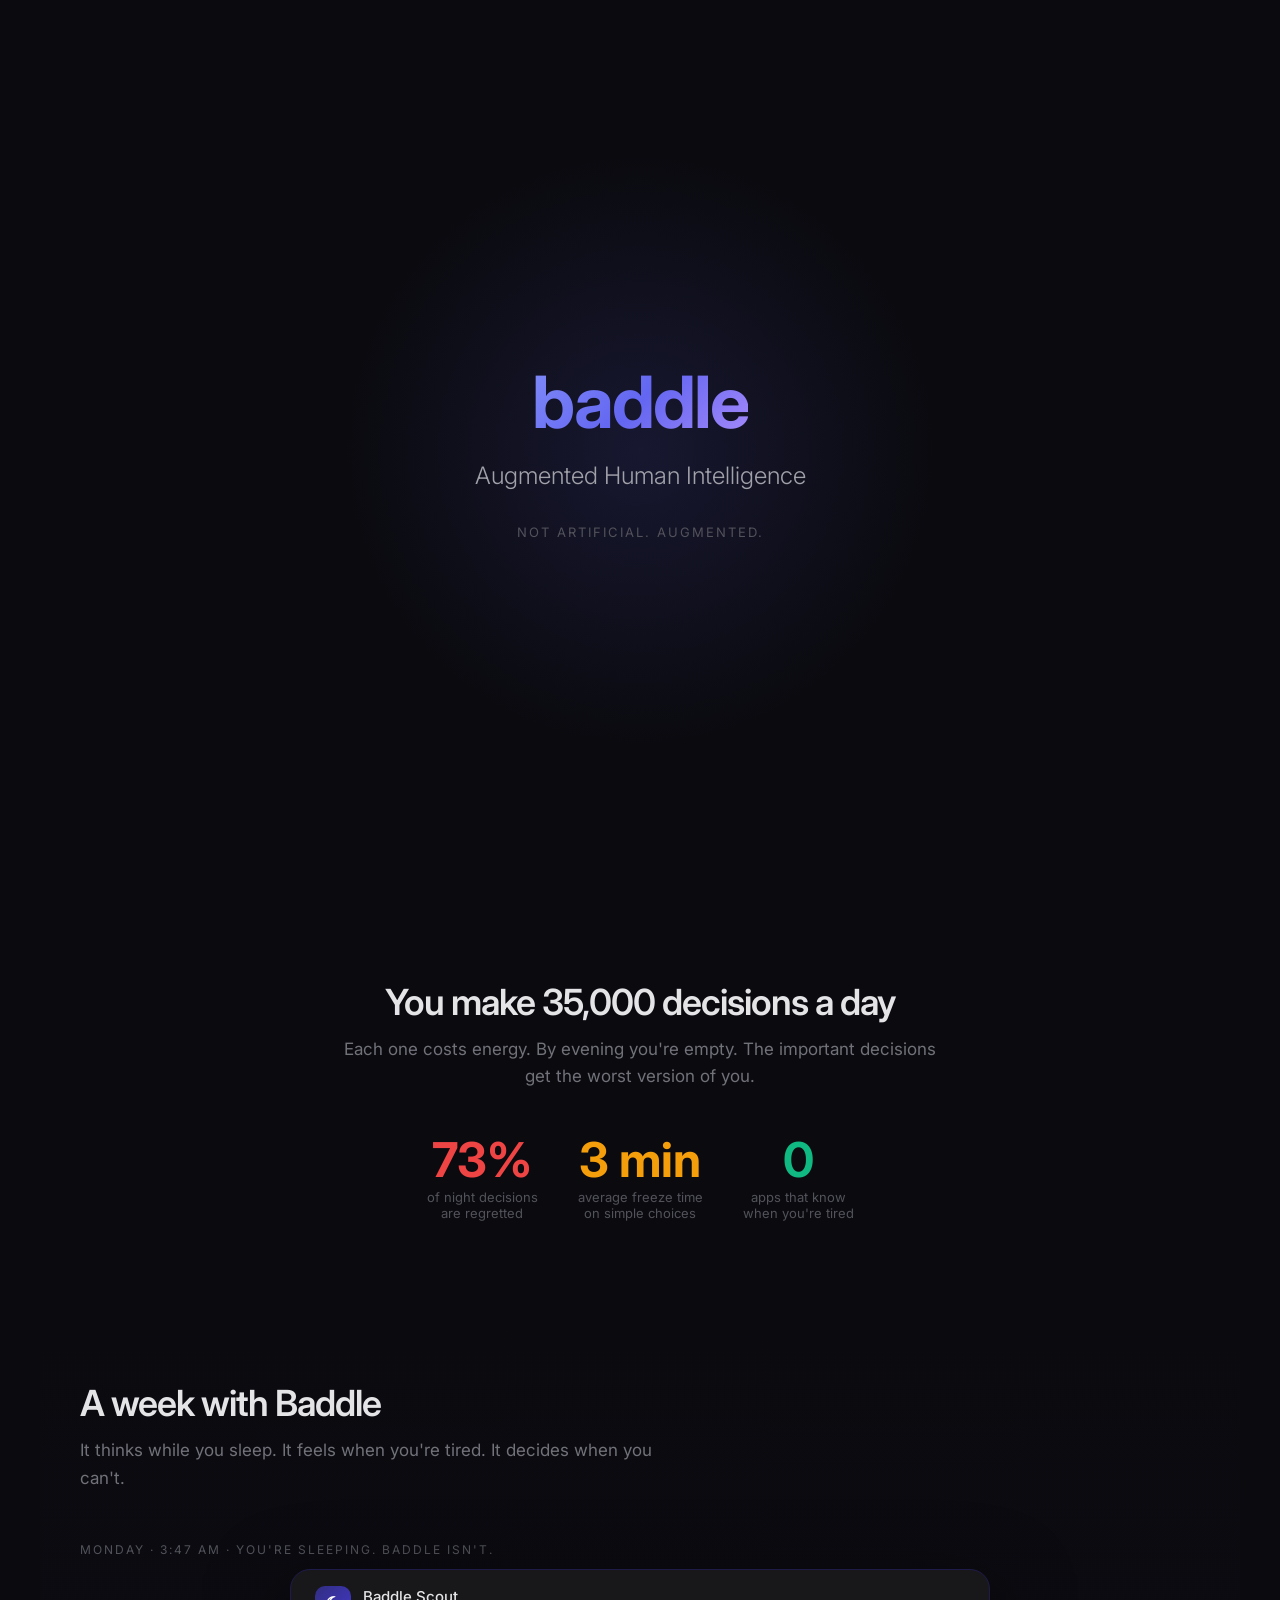
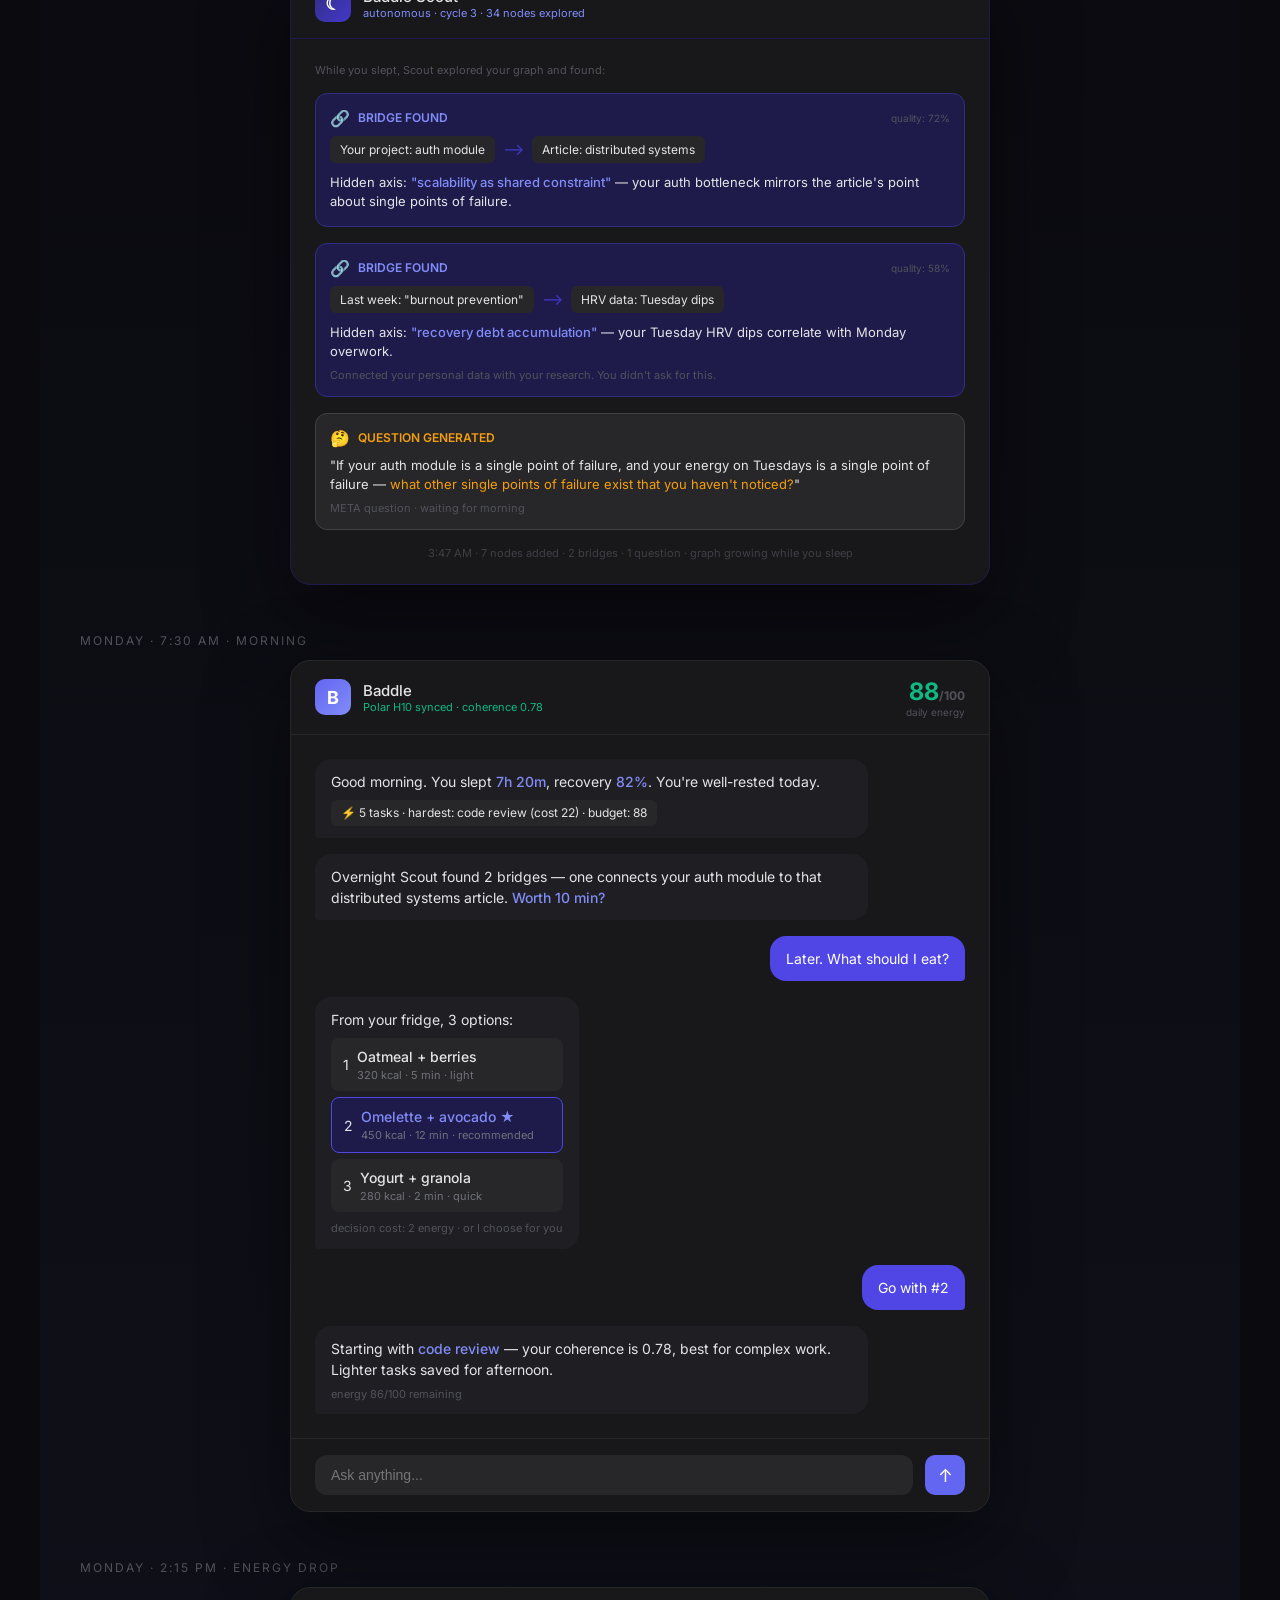
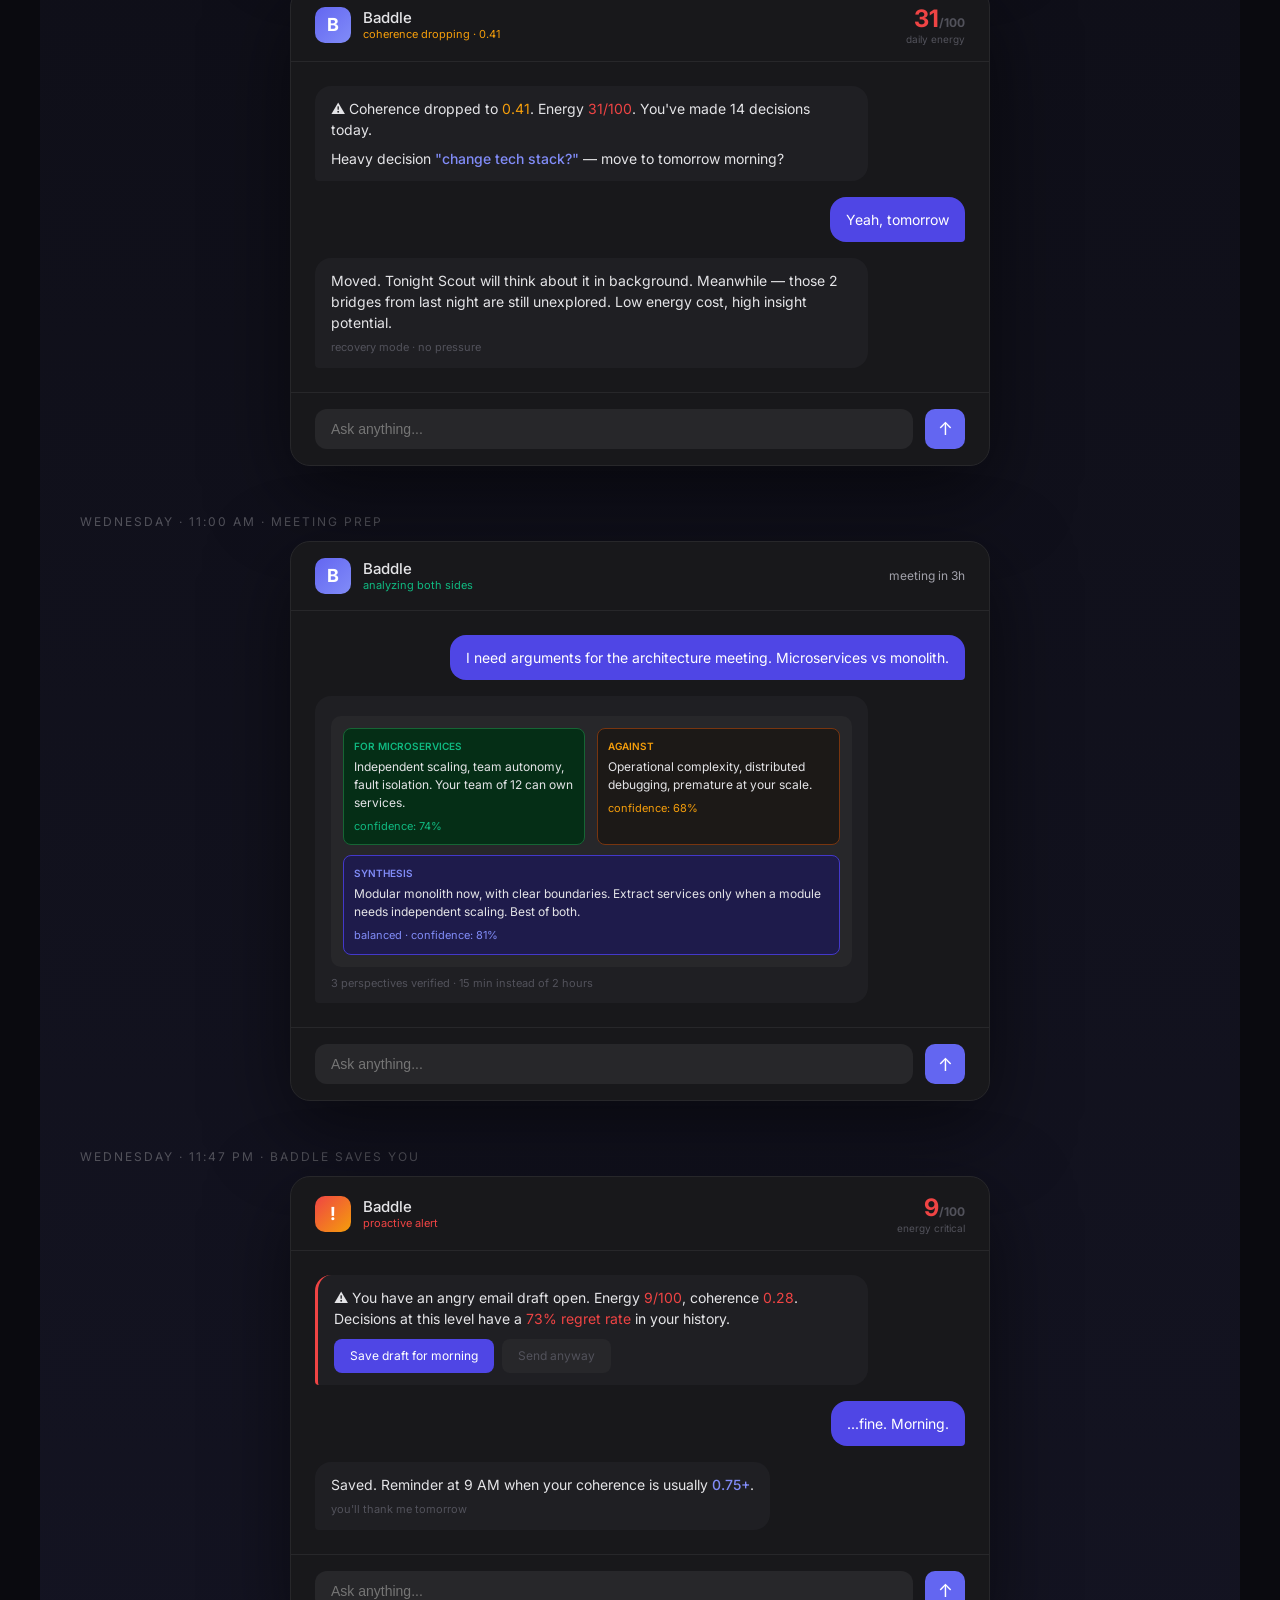
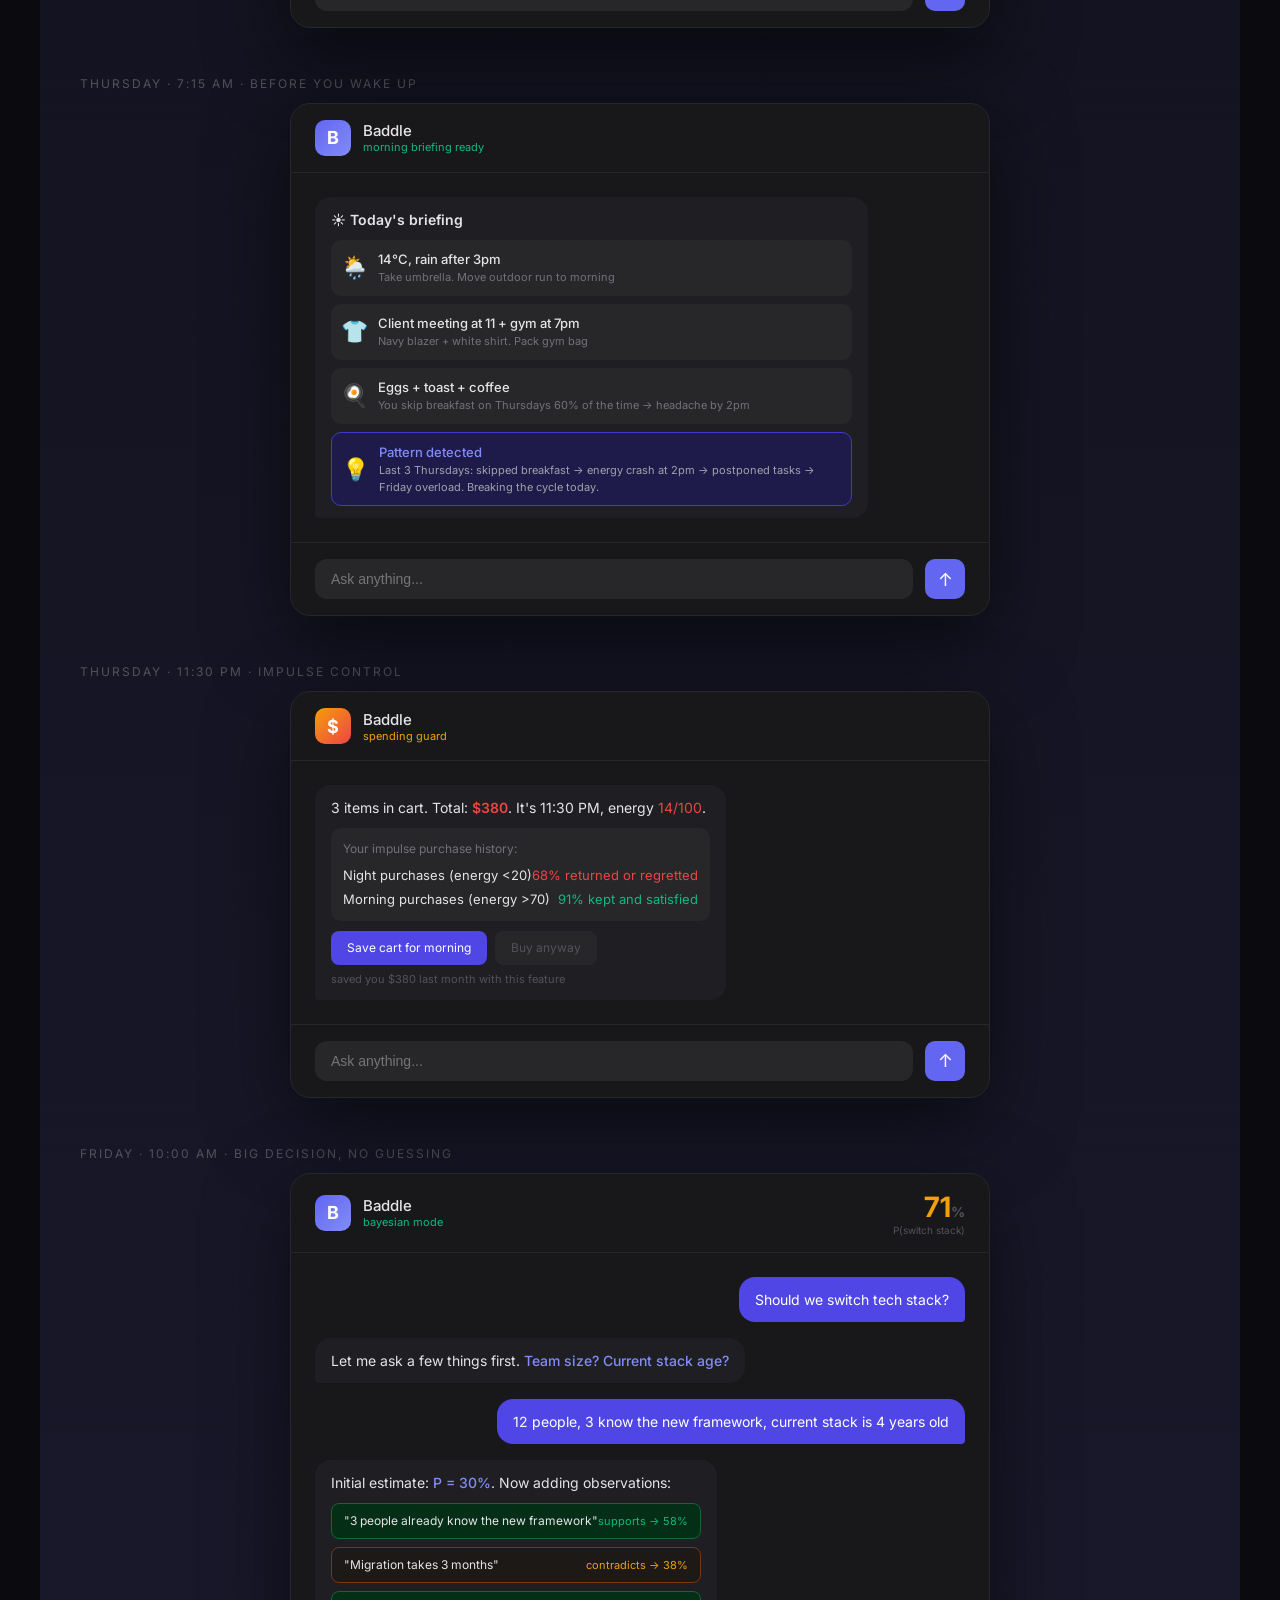
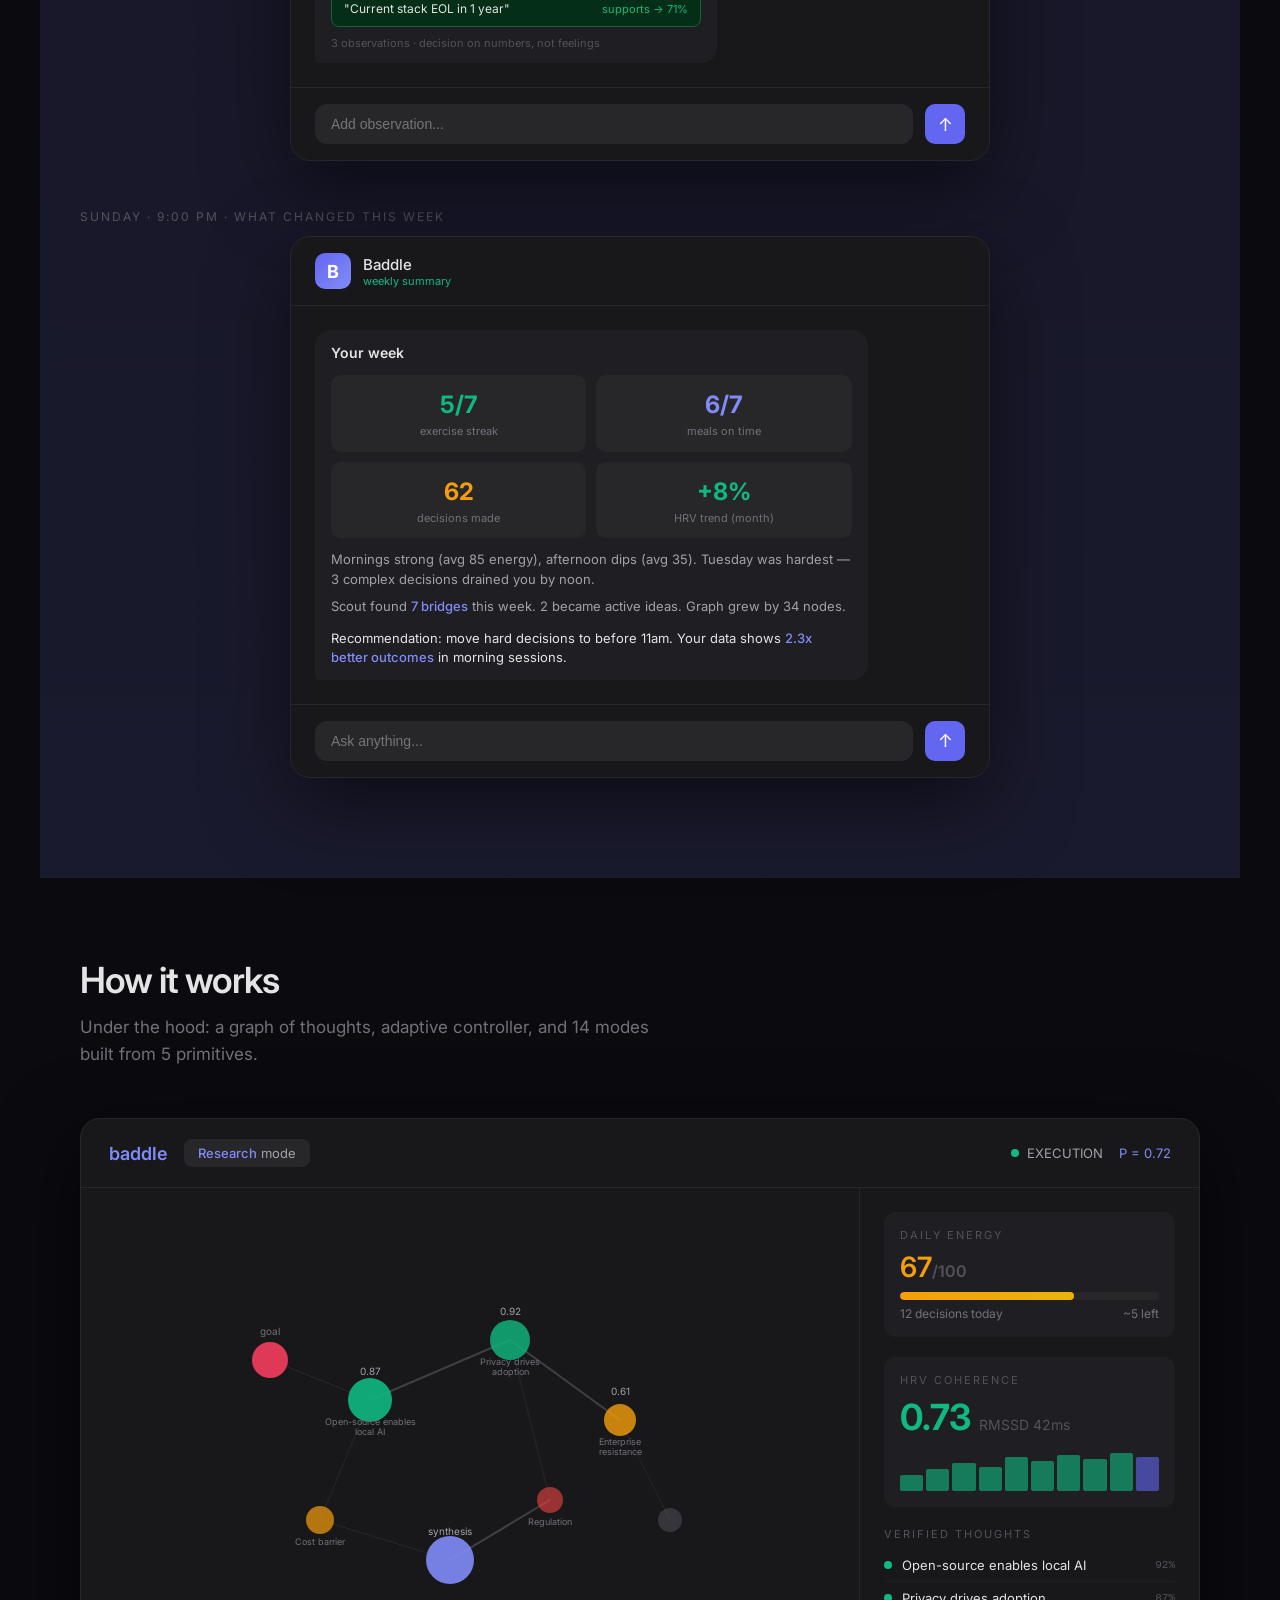
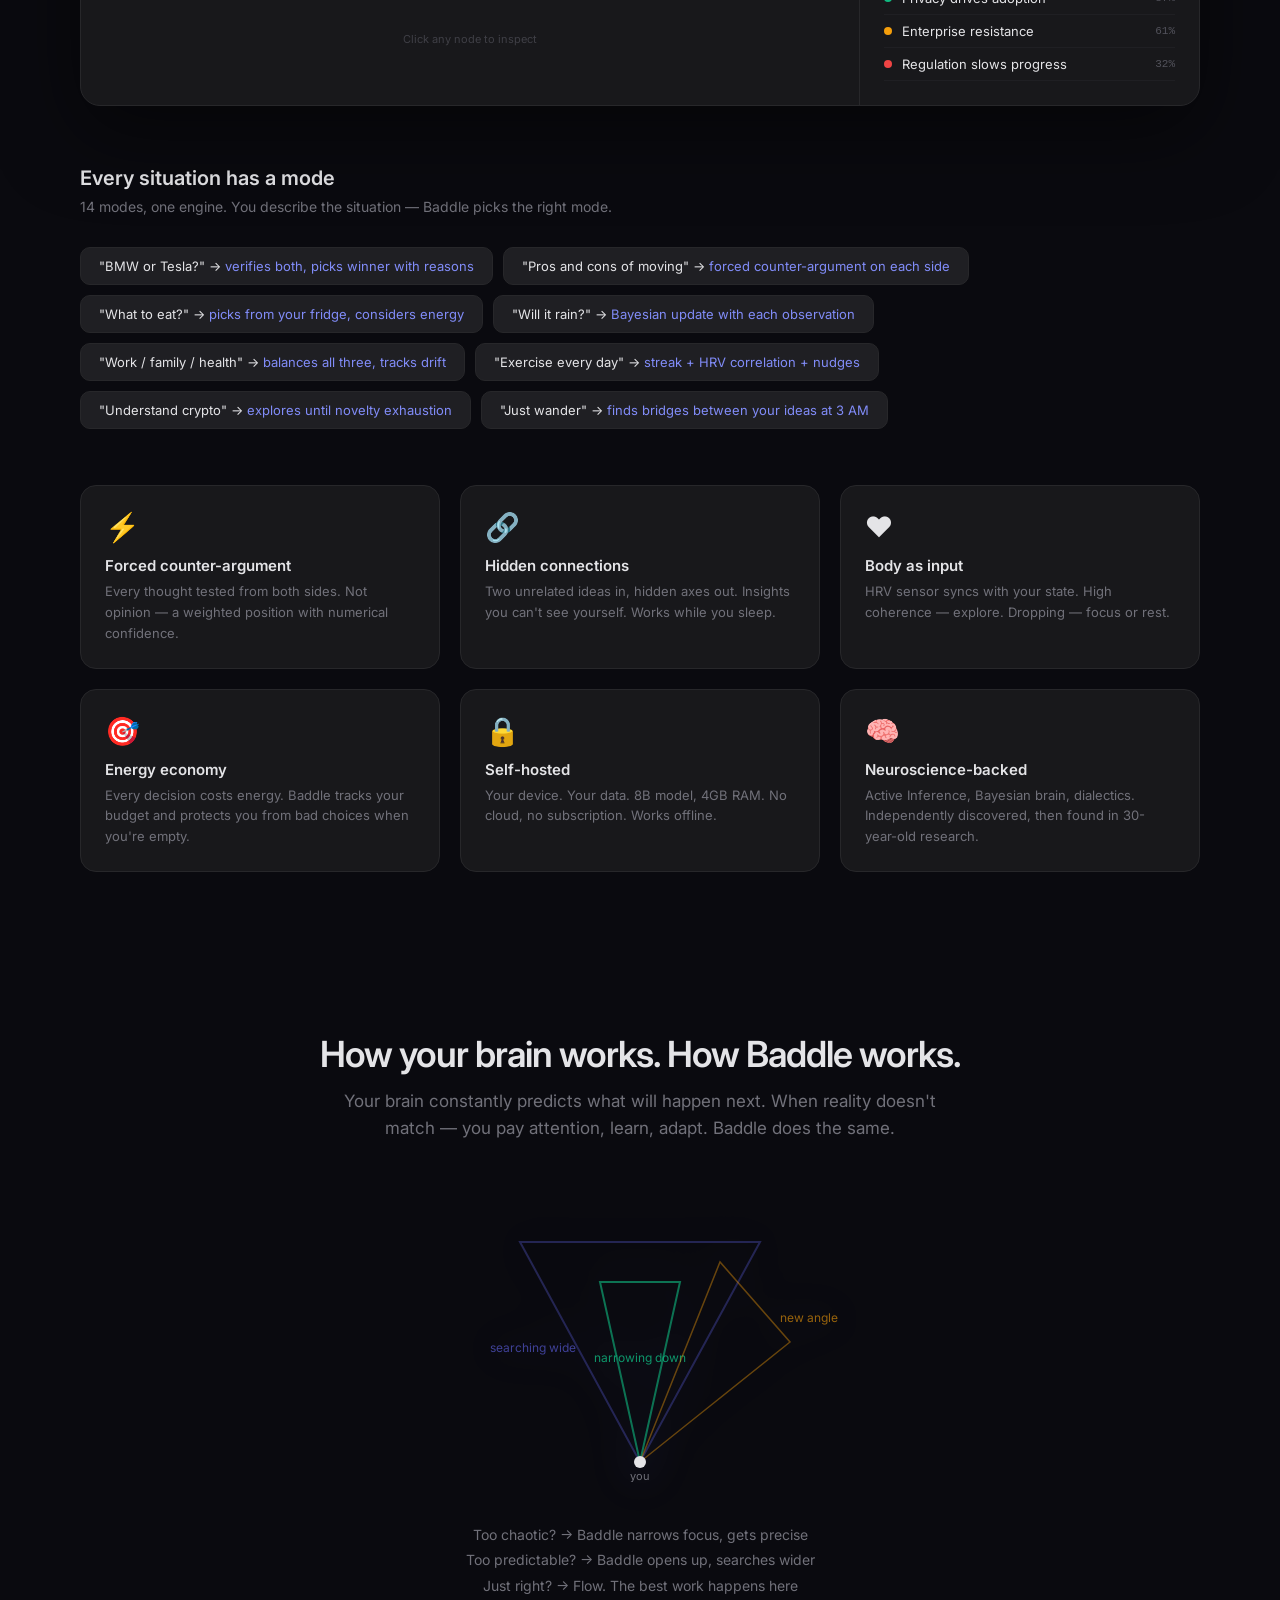
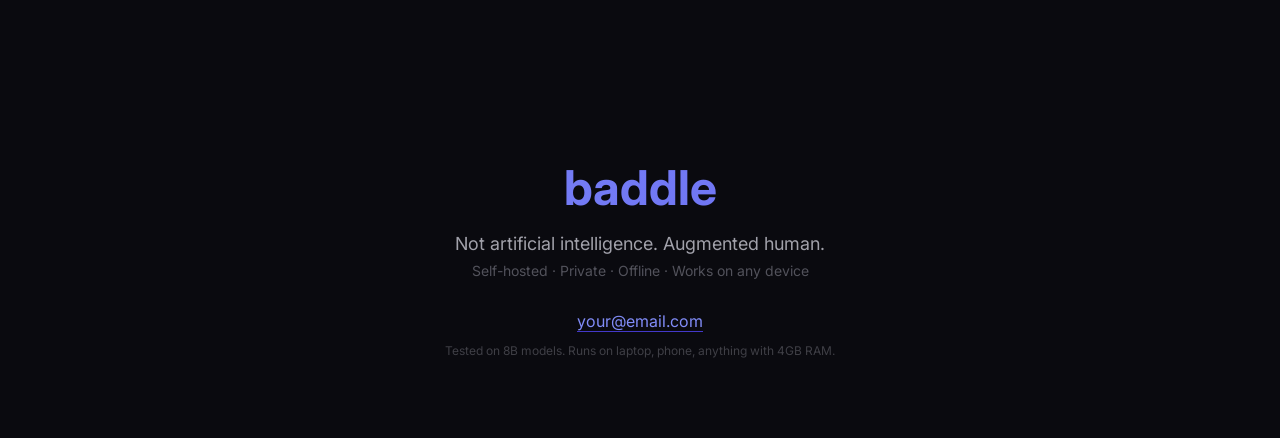
==== docs/mockup.html @ 3de7d4fe "mockup" ====
<!DOCTYPE html>
<html lang="en">
<head>
<meta charset="UTF-8">
<meta name="viewport" content="width=device-width, initial-scale=1.0">
<title>Baddle — Your Second Brain</title>
<style>
  @import url('https://fonts.googleapis.com/css2?family=Inter:wght@300;400;500;600;700&display=swap');
  * { margin: 0; padding: 0; box-sizing: border-box; }
  body { font-family: 'Inter', -apple-system, sans-serif; background: #0a0a0f; color: #e4e4e7; overflow-x: hidden; }

  .hero { min-height: 100vh; display: flex; flex-direction: column; align-items: center; justify-content: center; text-align: center; position: relative; overflow: hidden; }
  .hero::before { content: ''; position: absolute; width: 600px; height: 600px; background: radial-gradient(circle, rgba(99,102,241,0.15) 0%, transparent 70%); top: 50%; left: 50%; transform: translate(-50%, -50%); animation: pulse 4s ease-in-out infinite; }
  @keyframes pulse { 0%, 100% { transform: translate(-50%, -50%) scale(1); opacity: 0.5; } 50% { transform: translate(-50%, -50%) scale(1.2); opacity: 0.8; } }
  .hero h1 { font-size: 72px; font-weight: 700; letter-spacing: -2px; background: linear-gradient(135deg, #818cf8, #6366f1, #a78bfa); -webkit-background-clip: text; -webkit-text-fill-color: transparent; position: relative; z-index: 1; }
  .hero .subtitle { font-size: 24px; font-weight: 300; color: #a1a1aa; margin-top: 16px; position: relative; z-index: 1; }
  .hero .tagline { font-size: 13px; color: #52525b; margin-top: 32px; letter-spacing: 2px; position: relative; z-index: 1; max-width: 500px; line-height: 1.6; }

  .section { padding: 80px 40px; max-width: 1200px; margin: 0 auto; }
  .section-title { font-size: 36px; font-weight: 600; margin-bottom: 12px; letter-spacing: -1px; }
  .section-sub { font-size: 17px; color: #71717a; margin-bottom: 50px; max-width: 600px; line-height: 1.6; }
  .assistant-section { background: linear-gradient(180deg, #0a0a0f 0%, #1a1a2e 100%); }

  .chat-mockup { background: #18181b; border-radius: 20px; border: 1px solid #27272a; overflow: hidden; max-width: 700px; margin: 0 auto; box-shadow: 0 25px 80px rgba(0,0,0,0.5); }
  .chat-header { padding: 16px 24px; border-bottom: 1px solid #27272a; display: flex; align-items: center; gap: 12px; }
  .chat-avatar { width: 36px; height: 36px; border-radius: 10px; background: linear-gradient(135deg, #6366f1, #818cf8); display: flex; align-items: center; justify-content: center; font-size: 18px; font-weight: 700; color: white; }
  .chat-name { font-weight: 500; font-size: 15px; }
  .chat-status-text { font-size: 11px; color: #10b981; }
  .chat-messages { padding: 24px; display: flex; flex-direction: column; gap: 16px; }
  .msg { max-width: 85%; padding: 12px 16px; border-radius: 16px; font-size: 14px; line-height: 1.5; }
  .msg-ai { background: #1f1f23; align-self: flex-start; border-bottom-left-radius: 4px; }
  .msg-user { background: #4f46e5; color: white; align-self: flex-end; border-bottom-right-radius: 4px; }
  .msg-meta { font-size: 11px; color: #52525b; margin-top: 6px; }
  .msg-highlight { color: #818cf8; font-weight: 500; }
  .msg-energy { display: inline-flex; align-items: center; gap: 6px; background: #27272a; padding: 4px 10px; border-radius: 6px; font-size: 12px; margin-top: 8px; }
  .chat-input-area { padding: 16px 24px; border-top: 1px solid #27272a; display: flex; gap: 12px; align-items: center; }
  .chat-input { flex: 1; background: #27272a; border: none; border-radius: 12px; padding: 12px 16px; color: #e4e4e7; font-size: 14px; outline: none; }
  .chat-send { background: #6366f1; border: none; border-radius: 10px; width: 40px; height: 40px; display: flex; align-items: center; justify-content: center; cursor: pointer; color: white; font-size: 18px; }

  .day-label { color: #52525b; font-size: 12px; letter-spacing: 2px; text-transform: uppercase; margin-bottom: 12px; }
  .card-option { display: flex; align-items: center; gap: 8px; padding: 8px 12px; background: #27272a; border-radius: 8px; }
  .card-option.recommended { background: #1e1b4b; border: 1px solid #4f46e5; }
  .pole-card { flex: 1; padding: 10px; border-radius: 8px; }
  .action-btn { padding: 8px 16px; border-radius: 8px; font-size: 12px; cursor: pointer; border: none; }

  .modes-strip { display: flex; gap: 10px; overflow-x: auto; padding: 16px 0; scrollbar-width: none; flex-wrap: wrap; }
  .modes-strip::-webkit-scrollbar { display: none; }
  .mode-chip { padding: 10px 18px; border-radius: 10px; background: #1f1f23; border: 1px solid #27272a; font-size: 13px; white-space: nowrap; cursor: default; transition: all 0.3s; }
  .mode-chip:hover { border-color: #3f3f46; }

  .features { display: grid; grid-template-columns: repeat(3, 1fr); gap: 20px; margin-top: 40px; }
  .feature-card { background: #18181b; border: 1px solid #27272a; border-radius: 16px; padding: 24px; transition: all 0.3s; }
  .feature-card:hover { border-color: #3f3f46; transform: translateY(-4px); }
  .feature-icon { font-size: 28px; margin-bottom: 12px; }
  .feature-title { font-size: 15px; font-weight: 600; margin-bottom: 6px; }
  .feature-desc { font-size: 13px; color: #71717a; line-height: 1.6; }

  .dashboard { background: #18181b; border-radius: 20px; border: 1px solid #27272a; overflow: hidden; box-shadow: 0 25px 80px rgba(0,0,0,0.5); }
  .dash-header { padding: 20px 28px; border-bottom: 1px solid #27272a; display: flex; align-items: center; gap: 16px; }
  .dash-header .logo { font-size: 18px; font-weight: 600; color: #818cf8; }
  .dash-header .mode { background: #27272a; padding: 6px 14px; border-radius: 8px; font-size: 13px; color: #a1a1aa; }
  .dash-header .mode em { color: #818cf8; font-style: normal; font-weight: 500; }
  .dash-header .spacer { flex: 1; }
  .dash-header .status { display: flex; align-items: center; gap: 8px; font-size: 13px; color: #a1a1aa; }
  .dash-header .dot { width: 8px; height: 8px; border-radius: 50%; background: #10b981; animation: blink 2s infinite; }
  @keyframes blink { 0%, 100% { opacity: 1; } 50% { opacity: 0.3; } }
  .dash-body { display: grid; grid-template-columns: 1fr 340px; min-height: 500px; }
  .graph-area { padding: 32px; }
  .graph-area svg { width: 100%; height: 400px; }
  .node { cursor: pointer; transition: all 0.3s; }
  .node:hover { filter: brightness(1.3); }
  .edge { stroke: #27272a; stroke-width: 1; }
  .edge-strong { stroke: #3f3f46; stroke-width: 2; }
  .sidebar { border-left: 1px solid #27272a; padding: 24px; display: flex; flex-direction: column; gap: 20px; }
  .sidebar-title { font-size: 11px; text-transform: uppercase; letter-spacing: 2px; color: #52525b; margin-bottom: 8px; }
  .energy-card, .hrv-card { background: #1f1f23; border-radius: 12px; padding: 16px; }
  .energy-bar-bg { height: 8px; background: #27272a; border-radius: 4px; overflow: hidden; margin-top: 8px; }
  .energy-bar { height: 100%; border-radius: 4px; }
  .energy-label { display: flex; justify-content: space-between; font-size: 12px; color: #71717a; margin-top: 6px; }
  .hrv-value { font-size: 36px; font-weight: 700; color: #10b981; }
  .hrv-unit { font-size: 14px; color: #52525b; font-weight: 400; }
  .hrv-chart { display: flex; align-items: flex-end; gap: 3px; height: 40px; margin-top: 12px; }
  .hrv-bar { flex: 1; background: #10b981; border-radius: 2px; opacity: 0.6; min-width: 4px; }
  .thought-item { display: flex; align-items: center; gap: 10px; padding: 8px 0; border-bottom: 1px solid #1f1f23; font-size: 13px; }
  .thought-dot { width: 8px; height: 8px; border-radius: 50%; flex-shrink: 0; }
  .thought-conf { font-size: 11px; color: #52525b; margin-left: auto; font-family: monospace; }

  .cone-container { display: flex; justify-content: center; margin: 40px 0; }
  .cone-svg { filter: drop-shadow(0 0 20px rgba(99,102,241,0.3)); }
  .footer { text-align: center; padding: 80px 40px; }
  .footer .big { font-size: 48px; font-weight: 700; background: linear-gradient(135deg, #818cf8, #6366f1); -webkit-background-clip: text; -webkit-text-fill-color: transparent; margin-bottom: 16px; }
</style>
</head>
<body>

<!-- ═══ 1. HERO ═══ -->
<div class="hero">
  <h1>baddle</h1>
  <div class="subtitle">Augmented Human Intelligence</div>
  <div class="tagline">NOT ARTIFICIAL. AUGMENTED.</div>
</div>

<!-- ═══ 2. PROBLEM ═══ -->
<div class="section" style="text-align:center">
  <div class="section-title">You make 35,000 decisions a day</div>
  <div class="section-sub" style="margin:12px auto 40px">Each one costs energy. By evening you're empty. The important decisions get the worst version of you.</div>
  <div style="display:flex;justify-content:center;gap:40px;flex-wrap:wrap">
    <div style="text-align:center">
      <div style="font-size:48px;font-weight:700;color:#ef4444">73%</div>
      <div style="font-size:13px;color:#52525b">of night decisions<br>are regretted</div>
    </div>
    <div style="text-align:center">
      <div style="font-size:48px;font-weight:700;color:#f59e0b">3 min</div>
      <div style="font-size:13px;color:#52525b">average freeze time<br>on simple choices</div>
    </div>
    <div style="text-align:center">
      <div style="font-size:48px;font-weight:700;color:#10b981">0</div>
      <div style="font-size:13px;color:#52525b">apps that know<br>when you're tired</div>
    </div>
  </div>
</div>

<!-- ═══ 3. THE WEEK — story first ═══ -->
<div class="section assistant-section">
  <div class="section-title">A week with Baddle</div>
  <div class="section-sub">It thinks while you sleep. It feels when you're tired. It decides when you can't.</div>

  <!-- ─── NIGHT: Scout ─── -->
  <div class="day-label">Monday &middot; 3:47 AM &middot; You're sleeping. Baddle isn't.</div>
  <div class="chat-mockup" style="margin-bottom:48px;border-color:#1e1b4b">
    <div class="chat-header" style="border-color:#1e1b4b">
      <div class="chat-avatar" style="background:linear-gradient(135deg, #312e81, #4338ca)">&#9790;</div>
      <div>
        <div class="chat-name">Baddle Scout</div>
        <div class="chat-status-text" style="color:#818cf8">autonomous &middot; cycle 3 &middot; 34 nodes explored</div>
      </div>
    </div>
    <div style="padding:24px;display:flex;flex-direction:column;gap:16px">
      <div style="color:#52525b;font-size:11px">While you slept, Scout explored your graph and found:</div>
      <div style="padding:14px;background:#1e1b4b;border:1px solid #312e81;border-radius:12px">
        <div style="display:flex;align-items:center;gap:8px;margin-bottom:8px">
          <span style="font-size:16px">&#128279;</span>
          <span style="font-size:12px;color:#818cf8;font-weight:600">BRIDGE FOUND</span>
          <span style="font-size:10px;color:#52525b;margin-left:auto">quality: 72%</span>
        </div>
        <div style="display:flex;gap:8px;align-items:center;margin-bottom:10px;flex-wrap:wrap">
          <div style="padding:6px 10px;background:#27272a;border-radius:6px;font-size:12px">Your project: auth module</div>
          <span style="color:#4338ca">&#10230;</span>
          <div style="padding:6px 10px;background:#27272a;border-radius:6px;font-size:12px">Article: distributed systems</div>
        </div>
        <div style="font-size:13px;color:#e4e4e7;line-height:1.5">Hidden axis: <span style="color:#818cf8;font-weight:500">"scalability as shared constraint"</span> — your auth bottleneck mirrors the article's point about single points of failure.</div>
      </div>
      <div style="padding:14px;background:#1e1b4b;border:1px solid #312e81;border-radius:12px">
        <div style="display:flex;align-items:center;gap:8px;margin-bottom:8px">
          <span style="font-size:16px">&#128279;</span>
          <span style="font-size:12px;color:#818cf8;font-weight:600">BRIDGE FOUND</span>
          <span style="font-size:10px;color:#52525b;margin-left:auto">quality: 58%</span>
        </div>
        <div style="display:flex;gap:8px;align-items:center;margin-bottom:10px;flex-wrap:wrap">
          <div style="padding:6px 10px;background:#27272a;border-radius:6px;font-size:12px">Last week: "burnout prevention"</div>
          <span style="color:#4338ca">&#10230;</span>
          <div style="padding:6px 10px;background:#27272a;border-radius:6px;font-size:12px">HRV data: Tuesday dips</div>
        </div>
        <div style="font-size:13px;color:#e4e4e7;line-height:1.5">Hidden axis: <span style="color:#818cf8;font-weight:500">"recovery debt accumulation"</span> — your Tuesday HRV dips correlate with Monday overwork.</div>
        <div style="font-size:11px;color:#52525b;margin-top:6px">Connected your personal data with your research. You didn't ask for this.</div>
      </div>
      <div style="padding:14px;background:#27272a;border:1px solid #3f3f46;border-radius:12px">
        <div style="display:flex;align-items:center;gap:8px;margin-bottom:8px">
          <span style="font-size:16px">&#129300;</span>
          <span style="font-size:12px;color:#f59e0b;font-weight:600">QUESTION GENERATED</span>
        </div>
        <div style="font-size:13px;color:#e4e4e7;line-height:1.5">"If your auth module is a single point of failure, and your energy on Tuesdays is a single point of failure — <span style="color:#f59e0b">what other single points of failure exist that you haven't noticed?</span>"</div>
        <div style="font-size:11px;color:#52525b;margin-top:6px">META question &middot; waiting for morning</div>
      </div>
      <div style="color:#3f3f46;font-size:11px;text-align:center">3:47 AM &middot; 7 nodes added &middot; 2 bridges &middot; 1 question &middot; graph growing while you sleep</div>
    </div>
  </div>

  <!-- ─── MONDAY MORNING ─── -->
  <div class="day-label">Monday &middot; 7:30 AM &middot; Morning</div>
  <div class="chat-mockup" style="margin-bottom:48px">
    <div class="chat-header">
      <div class="chat-avatar">B</div>
      <div>
        <div class="chat-name">Baddle</div>
        <div class="chat-status-text">Polar H10 synced &middot; coherence 0.78</div>
      </div>
      <span style="flex:1"></span>
      <div style="text-align:right">
        <div style="font-size:24px;font-weight:700;color:#10b981">88<span style="font-size:12px;color:#52525b">/100</span></div>
        <div style="font-size:10px;color:#52525b">daily energy</div>
      </div>
    </div>
    <div class="chat-messages">
      <div class="msg msg-ai">
        Good morning. You slept <span class="msg-highlight">7h 20m</span>, recovery <span class="msg-highlight">82%</span>. You're well-rested today.
        <div class="msg-energy">&#9889; 5 tasks &middot; hardest: code review (cost 22) &middot; budget: 88</div>
      </div>
      <div class="msg msg-ai">
        Overnight Scout found 2 bridges — one connects your auth module to that distributed systems article. <span class="msg-highlight">Worth 10 min?</span>
      </div>
      <div class="msg msg-user">Later. What should I eat?</div>
      <div class="msg msg-ai">
        From your fridge, 3 options:
        <div style="margin:8px 0;display:flex;flex-direction:column;gap:6px">
          <div class="card-option"><span>1</span><div style="flex:1"><div style="font-weight:500">Oatmeal + berries</div><div style="font-size:11px;color:#71717a">320 kcal &middot; 5 min &middot; light</div></div></div>
          <div class="card-option recommended"><span>2</span><div style="flex:1"><div style="font-weight:500;color:#818cf8">Omelette + avocado &#9733;</div><div style="font-size:11px;color:#71717a">450 kcal &middot; 12 min &middot; recommended</div></div></div>
          <div class="card-option"><span>3</span><div style="flex:1"><div style="font-weight:500">Yogurt + granola</div><div style="font-size:11px;color:#71717a">280 kcal &middot; 2 min &middot; quick</div></div></div>
        </div>
        <div class="msg-meta">decision cost: 2 energy &middot; or I choose for you</div>
      </div>
      <div class="msg msg-user">Go with #2</div>
      <div class="msg msg-ai">
        Starting with <span class="msg-highlight">code review</span> — your coherence is 0.78, best for complex work. Lighter tasks saved for afternoon.
        <div class="msg-meta">energy 86/100 remaining</div>
      </div>
    </div>
    <div class="chat-input-area"><input class="chat-input" placeholder="Ask anything..." disabled><div class="chat-send">&#8593;</div></div>
  </div>

  <!-- ─── MONDAY AFTERNOON ─── -->
  <div class="day-label">Monday &middot; 2:15 PM &middot; Energy drop</div>
  <div class="chat-mockup" style="margin-bottom:48px">
    <div class="chat-header">
      <div class="chat-avatar">B</div>
      <div>
        <div class="chat-name">Baddle</div>
        <div class="chat-status-text" style="color:#f59e0b">coherence dropping &middot; 0.41</div>
      </div>
      <span style="flex:1"></span>
      <div style="text-align:right">
        <div style="font-size:24px;font-weight:700;color:#ef4444">31<span style="font-size:12px;color:#52525b">/100</span></div>
        <div style="font-size:10px;color:#52525b">daily energy</div>
      </div>
    </div>
    <div class="chat-messages">
      <div class="msg msg-ai">
        &#9888; Coherence dropped to <span style="color:#f59e0b">0.41</span>. Energy <span style="color:#ef4444">31/100</span>. You've made 14 decisions today.
        <div style="margin-top:8px">Heavy decision <span class="msg-highlight">"change tech stack?"</span> — move to tomorrow morning?</div>
      </div>
      <div class="msg msg-user">Yeah, tomorrow</div>
      <div class="msg msg-ai">
        Moved. Tonight Scout will think about it in background. Meanwhile — those 2 bridges from last night are still unexplored. Low energy cost, high insight potential.
        <div class="msg-meta">recovery mode &middot; no pressure</div>
      </div>
    </div>
    <div class="chat-input-area"><input class="chat-input" placeholder="Ask anything..." disabled><div class="chat-send">&#8593;</div></div>
  </div>

  <!-- ─── WEDNESDAY: Debate ─── -->
  <div class="day-label">Wednesday &middot; 11:00 AM &middot; Meeting prep</div>
  <div class="chat-mockup" style="margin-bottom:48px">
    <div class="chat-header">
      <div class="chat-avatar">B</div>
      <div>
        <div class="chat-name">Baddle</div>
        <div class="chat-status-text">analyzing both sides</div>
      </div>
      <span style="flex:1"></span>
      <div style="font-size:12px;color:#a1a1aa">meeting in 3h</div>
    </div>
    <div class="chat-messages">
      <div class="msg msg-user">I need arguments for the architecture meeting. Microservices vs monolith.</div>
      <div class="msg msg-ai">
        <div style="margin:8px 0;padding:12px;background:#27272a;border-radius:10px">
          <div style="display:flex;gap:12px;margin-bottom:10px;flex-wrap:wrap">
            <div class="pole-card" style="background:#052e16;border:1px solid #166534">
              <div style="font-size:10px;color:#10b981;font-weight:600;margin-bottom:4px">FOR MICROSERVICES</div>
              <div style="font-size:12px">Independent scaling, team autonomy, fault isolation. Your team of 12 can own services.</div>
              <div style="font-size:11px;color:#10b981;margin-top:6px">confidence: 74%</div>
            </div>
            <div class="pole-card" style="background:#1c1917;border:1px solid #78350f">
              <div style="font-size:10px;color:#f59e0b;font-weight:600;margin-bottom:4px">AGAINST</div>
              <div style="font-size:12px">Operational complexity, distributed debugging, premature at your scale.</div>
              <div style="font-size:11px;color:#f59e0b;margin-top:6px">confidence: 68%</div>
            </div>
          </div>
          <div style="padding:10px;background:#1e1b4b;border-radius:8px;border:1px solid #4338ca">
            <div style="font-size:10px;color:#818cf8;font-weight:600;margin-bottom:4px">SYNTHESIS</div>
            <div style="font-size:12px">Modular monolith now, with clear boundaries. Extract services only when a module needs independent scaling. Best of both.</div>
            <div style="font-size:11px;color:#818cf8;margin-top:6px">balanced &middot; confidence: 81%</div>
          </div>
        </div>
        <div class="msg-meta">3 perspectives verified &middot; 15 min instead of 2 hours</div>
      </div>
    </div>
    <div class="chat-input-area"><input class="chat-input" placeholder="Ask anything..." disabled><div class="chat-send">&#8593;</div></div>
  </div>

  <!-- ─── WEDNESDAY NIGHT: Email ─── -->
  <div class="day-label">Wednesday &middot; 11:47 PM &middot; Baddle saves you</div>
  <div class="chat-mockup" style="margin-bottom:48px">
    <div class="chat-header">
      <div class="chat-avatar" style="background:linear-gradient(135deg, #ef4444, #f59e0b)">!</div>
      <div>
        <div class="chat-name">Baddle</div>
        <div class="chat-status-text" style="color:#ef4444">proactive alert</div>
      </div>
      <span style="flex:1"></span>
      <div style="text-align:right">
        <div style="font-size:24px;font-weight:700;color:#ef4444">9<span style="font-size:12px;color:#52525b">/100</span></div>
        <div style="font-size:10px;color:#52525b">energy critical</div>
      </div>
    </div>
    <div class="chat-messages">
      <div class="msg msg-ai" style="border-left:3px solid #ef4444">
        &#9888; You have an angry email draft open. Energy <span style="color:#ef4444">9/100</span>, coherence <span style="color:#ef4444">0.28</span>. Decisions at this level have a <span style="color:#ef4444">73% regret rate</span> in your history.
        <div style="margin-top:10px;display:flex;gap:8px">
          <div class="action-btn" style="background:#4f46e5;color:white;cursor:pointer">Save draft for morning</div>
          <div class="action-btn" style="background:#27272a;color:#52525b;cursor:pointer">Send anyway</div>
        </div>
      </div>
      <div class="msg msg-user">...fine. Morning.</div>
      <div class="msg msg-ai">
        Saved. Reminder at 9 AM when your coherence is usually <span class="msg-highlight">0.75+</span>.
        <div class="msg-meta">you'll thank me tomorrow</div>
      </div>
    </div>
    <div class="chat-input-area"><input class="chat-input" placeholder="Ask anything..." disabled><div class="chat-send">&#8593;</div></div>
  </div>

  <!-- ─── THURSDAY MORNING: Briefing ─── -->
  <div class="day-label">Thursday &middot; 7:15 AM &middot; Before you wake up</div>
  <div class="chat-mockup" style="margin-bottom:48px">
    <div class="chat-header">
      <div class="chat-avatar">B</div>
      <div>
        <div class="chat-name">Baddle</div>
        <div class="chat-status-text">morning briefing ready</div>
      </div>
    </div>
    <div class="chat-messages">
      <div class="msg msg-ai">
        <div style="font-weight:600;margin-bottom:10px">&#9728;&#65039; Today's briefing</div>
        <div style="display:flex;flex-direction:column;gap:8px">
          <div style="display:flex;gap:10px;align-items:center;padding:10px;background:#27272a;border-radius:10px">
            <span style="font-size:22px">&#127782;&#65039;</span>
            <div><div style="font-size:13px;font-weight:500">14°C, rain after 3pm</div><div style="font-size:11px;color:#71717a">Take umbrella. Move outdoor run to morning</div></div>
          </div>
          <div style="display:flex;gap:10px;align-items:center;padding:10px;background:#27272a;border-radius:10px">
            <span style="font-size:22px">&#128085;</span>
            <div><div style="font-size:13px;font-weight:500">Client meeting at 11 + gym at 7pm</div><div style="font-size:11px;color:#71717a">Navy blazer + white shirt. Pack gym bag</div></div>
          </div>
          <div style="display:flex;gap:10px;align-items:center;padding:10px;background:#27272a;border-radius:10px">
            <span style="font-size:22px">&#127859;</span>
            <div><div style="font-size:13px;font-weight:500">Eggs + toast + coffee</div><div style="font-size:11px;color:#71717a">You skip breakfast on Thursdays 60% of the time &#8594; headache by 2pm</div></div>
          </div>
          <div style="display:flex;gap:10px;align-items:center;padding:10px;background:#1e1b4b;border:1px solid #4338ca;border-radius:10px">
            <span style="font-size:22px">&#128161;</span>
            <div><div style="font-size:13px;font-weight:500;color:#818cf8">Pattern detected</div><div style="font-size:11px;color:#a1a1aa">Last 3 Thursdays: skipped breakfast &#8594; energy crash at 2pm &#8594; postponed tasks &#8594; Friday overload. Breaking the cycle today.</div></div>
          </div>
        </div>
      </div>
    </div>
    <div class="chat-input-area"><input class="chat-input" placeholder="Ask anything..." disabled><div class="chat-send">&#8593;</div></div>
  </div>

  <!-- ─── THURSDAY NIGHT: Shopping ─── -->
  <div class="day-label">Thursday &middot; 11:30 PM &middot; Impulse control</div>
  <div class="chat-mockup" style="margin-bottom:48px">
    <div class="chat-header">
      <div class="chat-avatar" style="background:linear-gradient(135deg, #f59e0b, #ef4444)">$</div>
      <div>
        <div class="chat-name">Baddle</div>
        <div class="chat-status-text" style="color:#f59e0b">spending guard</div>
      </div>
    </div>
    <div class="chat-messages">
      <div class="msg msg-ai">
        3 items in cart. Total: <span style="color:#ef4444;font-weight:600">$380</span>. It's 11:30 PM, energy <span style="color:#ef4444">14/100</span>.
        <div style="margin:10px 0;padding:12px;background:#27272a;border-radius:10px">
          <div style="font-size:12px;color:#71717a;margin-bottom:8px">Your impulse purchase history:</div>
          <div style="display:flex;justify-content:space-between;font-size:13px"><span>Night purchases (energy &lt;20)</span><span style="color:#ef4444">68% returned or regretted</span></div>
          <div style="display:flex;justify-content:space-between;font-size:13px;margin-top:4px"><span>Morning purchases (energy &gt;70)</span><span style="color:#10b981">91% kept and satisfied</span></div>
        </div>
        <div style="display:flex;gap:8px">
          <div class="action-btn" style="background:#4f46e5;color:white;cursor:pointer">Save cart for morning</div>
          <div class="action-btn" style="background:#27272a;color:#52525b;cursor:pointer">Buy anyway</div>
        </div>
        <div class="msg-meta">saved you $380 last month with this feature</div>
      </div>
    </div>
    <div class="chat-input-area"><input class="chat-input" placeholder="Ask anything..." disabled><div class="chat-send">&#8593;</div></div>
  </div>

  <!-- ─── FRIDAY: Bayesian ─── -->
  <div class="day-label">Friday &middot; 10:00 AM &middot; Big decision, no guessing</div>
  <div class="chat-mockup" style="margin-bottom:48px">
    <div class="chat-header">
      <div class="chat-avatar">B</div>
      <div>
        <div class="chat-name">Baddle</div>
        <div class="chat-status-text">bayesian mode</div>
      </div>
      <span style="flex:1"></span>
      <div style="text-align:right">
        <div style="font-size:28px;font-weight:700;color:#f59e0b">71<span style="font-size:14px;color:#52525b">%</span></div>
        <div style="font-size:10px;color:#52525b">P(switch stack)</div>
      </div>
    </div>
    <div class="chat-messages">
      <div class="msg msg-user">Should we switch tech stack?</div>
      <div class="msg msg-ai">
        Let me ask a few things first. <span class="msg-highlight">Team size? Current stack age?</span>
      </div>
      <div class="msg msg-user">12 people, 3 know the new framework, current stack is 4 years old</div>
      <div class="msg msg-ai">
        Initial estimate: <span class="msg-highlight">P = 30%</span>. Now adding observations:
        <div style="display:flex;flex-direction:column;gap:8px;margin-top:10px">
          <div style="display:flex;justify-content:space-between;align-items:center;padding:8px 12px;background:#052e16;border-radius:8px;border:1px solid #166534">
            <span style="font-size:12px">"3 people already know the new framework"</span>
            <span style="font-size:11px;color:#10b981">supports &rarr; 58%</span>
          </div>
          <div style="display:flex;justify-content:space-between;align-items:center;padding:8px 12px;background:#1c1917;border-radius:8px;border:1px solid #78350f">
            <span style="font-size:12px">"Migration takes 3 months"</span>
            <span style="font-size:11px;color:#f59e0b">contradicts &rarr; 38%</span>
          </div>
          <div style="display:flex;justify-content:space-between;align-items:center;padding:8px 12px;background:#052e16;border-radius:8px;border:1px solid #166534">
            <span style="font-size:12px">"Current stack EOL in 1 year"</span>
            <span style="font-size:11px;color:#10b981">supports &rarr; 71%</span>
          </div>
        </div>
        <div class="msg-meta" style="margin-top:8px">3 observations &middot; decision on numbers, not feelings</div>
      </div>
    </div>
    <div class="chat-input-area"><input class="chat-input" placeholder="Add observation..." disabled><div class="chat-send">&#8593;</div></div>
  </div>

  <!-- ─── SUNDAY: Review ─── -->
  <div class="day-label">Sunday &middot; 9:00 PM &middot; What changed this week</div>
  <div class="chat-mockup" style="margin-bottom:20px">
    <div class="chat-header">
      <div class="chat-avatar">B</div>
      <div>
        <div class="chat-name">Baddle</div>
        <div class="chat-status-text">weekly summary</div>
      </div>
    </div>
    <div class="chat-messages">
      <div class="msg msg-ai">
        <div style="font-weight:600;margin-bottom:12px">Your week</div>
        <div style="display:grid;grid-template-columns:1fr 1fr;gap:10px;margin-bottom:12px">
          <div style="background:#27272a;padding:12px;border-radius:10px;text-align:center">
            <div style="font-size:24px;font-weight:700;color:#10b981">5/7</div>
            <div style="font-size:11px;color:#71717a">exercise streak</div>
          </div>
          <div style="background:#27272a;padding:12px;border-radius:10px;text-align:center">
            <div style="font-size:24px;font-weight:700;color:#818cf8">6/7</div>
            <div style="font-size:11px;color:#71717a">meals on time</div>
          </div>
          <div style="background:#27272a;padding:12px;border-radius:10px;text-align:center">
            <div style="font-size:24px;font-weight:700;color:#f59e0b">62</div>
            <div style="font-size:11px;color:#71717a">decisions made</div>
          </div>
          <div style="background:#27272a;padding:12px;border-radius:10px;text-align:center">
            <div style="font-size:24px;font-weight:700;color:#10b981">+8%</div>
            <div style="font-size:11px;color:#71717a">HRV trend (month)</div>
          </div>
        </div>
        <div style="font-size:13px;color:#a1a1aa">Mornings strong (avg 85 energy), afternoon dips (avg 35). Tuesday was hardest — 3 complex decisions drained you by noon.</div>
        <div style="font-size:13px;color:#a1a1aa;margin-top:8px">Scout found <span class="msg-highlight">7 bridges</span> this week. 2 became active ideas. Graph grew by 34 nodes.</div>
        <div style="font-size:13px;margin-top:12px">Recommendation: move hard decisions to before 11am. Your data shows <span class="msg-highlight">2.3x better outcomes</span> in morning sessions.</div>
      </div>
    </div>
    <div class="chat-input-area"><input class="chat-input" placeholder="Ask anything..." disabled><div class="chat-send">&#8593;</div></div>
  </div>
</div>

<!-- ═══ 4. HOW IT WORKS ═══ -->
<div class="section">
  <div class="section-title">How it works</div>
  <div class="section-sub">Under the hood: a graph of thoughts, adaptive controller, and 14 modes built from 5 primitives.</div>

  <!-- Dashboard -->
  <div class="dashboard" style="margin-bottom:60px">
    <div class="dash-header">
      <span class="logo">baddle</span>
      <span class="mode"><em>Research</em> mode</span>
      <span class="spacer"></span>
      <span class="status"><span class="dot"></span> EXECUTION</span>
      <span class="status" style="color:#818cf8">P = 0.72</span>
    </div>
    <div class="dash-body">
      <div class="graph-area">
        <svg viewBox="0 0 600 400" id="demo-graph">
          <line x1="200" y1="180" x2="340" y2="120" class="edge-strong"/>
          <line x1="200" y1="180" x2="150" y2="300" class="edge"/>
          <line x1="340" y1="120" x2="450" y2="200" class="edge-strong"/>
          <line x1="340" y1="120" x2="380" y2="280" class="edge"/>
          <line x1="150" y1="300" x2="280" y2="340" class="edge"/>
          <line x1="380" y1="280" x2="280" y2="340" class="edge-strong"/>
          <line x1="450" y1="200" x2="500" y2="300" class="edge"/>
          <line x1="100" y1="140" x2="200" y2="180" class="edge"/>
          <!-- Pump bridge line (hidden, shown on click) -->
          <line x1="150" y1="300" x2="450" y2="200" stroke="#f59e0b" stroke-width="2" stroke-dasharray="6,4" opacity="0" id="pump-line"/>

          <circle cx="100" cy="140" r="18" fill="#f43f5e" opacity="0.9" class="node" data-node="goal"/>
          <text x="100" y="115" text-anchor="middle" fill="#71717a" font-size="10">goal</text>

          <circle cx="200" cy="180" r="22" fill="#10b981" opacity="0.9" class="node" data-node="verified1"/>
          <text x="200" y="155" text-anchor="middle" fill="#a1a1aa" font-size="10">0.87</text>
          <text x="200" y="205" text-anchor="middle" fill="#71717a" font-size="9">Open-source enables</text>
          <text x="200" y="215" text-anchor="middle" fill="#71717a" font-size="9">local AI</text>

          <circle cx="340" cy="120" r="20" fill="#10b981" opacity="0.8" class="node" data-node="verified2"/>
          <text x="340" y="95" text-anchor="middle" fill="#a1a1aa" font-size="10">0.92</text>
          <text x="340" y="145" text-anchor="middle" fill="#71717a" font-size="9">Privacy drives</text>
          <text x="340" y="155" text-anchor="middle" fill="#71717a" font-size="9">adoption</text>

          <circle cx="450" cy="200" r="16" fill="#f59e0b" opacity="0.8" class="node" data-node="unverified"/>
          <text x="450" y="175" text-anchor="middle" fill="#a1a1aa" font-size="10">0.61</text>
          <text x="450" y="225" text-anchor="middle" fill="#71717a" font-size="9">Enterprise</text>
          <text x="450" y="235" text-anchor="middle" fill="#71717a" font-size="9">resistance</text>

          <circle cx="150" cy="300" r="14" fill="#f59e0b" opacity="0.7" class="node" data-node="weak"/>
          <text x="150" y="325" text-anchor="middle" fill="#71717a" font-size="9">Cost barrier</text>

          <circle cx="280" cy="340" r="24" fill="#818cf8" opacity="0.9" class="node" data-node="synthesis"/>
          <text x="280" y="315" text-anchor="middle" fill="#a1a1aa" font-size="10">synthesis</text>

          <circle cx="380" cy="280" r="13" fill="#ef4444" opacity="0.6" class="node" data-node="rejected"/>
          <text x="380" y="305" text-anchor="middle" fill="#71717a" font-size="9">Regulation</text>

          <circle cx="500" cy="300" r="12" fill="#52525b" opacity="0.5" class="node" data-node="bare"/>
        </svg>
        <!-- Interactive panel under graph -->
        <div id="graph-info" style="display:none;margin-top:12px;padding:14px;background:#1f1f23;border-radius:12px;font-size:12px;transition:all 0.3s"></div>
        <div style="color:#3f3f46;font-size:11px;margin-top:8px;text-align:center">Click any node to inspect</div>
      </div>
      <div class="sidebar">
        <div class="energy-card">
          <div class="sidebar-title">Daily Energy</div>
          <div style="font-size:28px;font-weight:600;color:#f59e0b">67<span style="font-size:16px;color:#52525b">/100</span></div>
          <div class="energy-bar-bg"><div class="energy-bar" style="width:67%;background:linear-gradient(90deg,#f59e0b,#eab308)"></div></div>
          <div class="energy-label"><span>12 decisions today</span><span>~5 left</span></div>
        </div>
        <div class="hrv-card">
          <div class="sidebar-title">HRV Coherence</div>
          <div class="hrv-value">0.73 <span class="hrv-unit">RMSSD 42ms</span></div>
          <div class="hrv-chart">
            <div class="hrv-bar" style="height:40%"></div><div class="hrv-bar" style="height:55%"></div>
            <div class="hrv-bar" style="height:70%"></div><div class="hrv-bar" style="height:60%"></div>
            <div class="hrv-bar" style="height:85%"></div><div class="hrv-bar" style="height:75%"></div>
            <div class="hrv-bar" style="height:90%"></div><div class="hrv-bar" style="height:80%"></div>
            <div class="hrv-bar" style="height:95%"></div><div class="hrv-bar" style="height:85%;background:#6366f1"></div>
          </div>
        </div>
        <div>
          <div class="sidebar-title">Verified thoughts</div>
          <div class="thought-item"><span class="thought-dot" style="background:#10b981"></span><span>Open-source enables local AI</span><span class="thought-conf">92%</span></div>
          <div class="thought-item"><span class="thought-dot" style="background:#10b981"></span><span>Privacy drives adoption</span><span class="thought-conf">87%</span></div>
          <div class="thought-item"><span class="thought-dot" style="background:#f59e0b"></span><span>Enterprise resistance</span><span class="thought-conf">61%</span></div>
          <div class="thought-item"><span class="thought-dot" style="background:#ef4444"></span><span>Regulation slows progress</span><span class="thought-conf">32%</span></div>
        </div>
      </div>
    </div>
  </div>

  <!-- Modes -->
  <div style="margin-bottom:40px">
    <div style="font-size:20px;font-weight:600;margin-bottom:8px">Every situation has a mode</div>
    <div style="font-size:14px;color:#71717a;margin-bottom:16px">14 modes, one engine. You describe the situation — Baddle picks the right mode.</div>
    <div class="modes-strip">
      <div class="mode-chip">"BMW or Tesla?" &rarr; <span style="color:#818cf8">verifies both, picks winner with reasons</span></div>
      <div class="mode-chip">"Pros and cons of moving" &rarr; <span style="color:#818cf8">forced counter-argument on each side</span></div>
      <div class="mode-chip">"What to eat?" &rarr; <span style="color:#818cf8">picks from your fridge, considers energy</span></div>
      <div class="mode-chip">"Will it rain?" &rarr; <span style="color:#818cf8">Bayesian update with each observation</span></div>
      <div class="mode-chip">"Work / family / health" &rarr; <span style="color:#818cf8">balances all three, tracks drift</span></div>
      <div class="mode-chip">"Exercise every day" &rarr; <span style="color:#818cf8">streak + HRV correlation + nudges</span></div>
      <div class="mode-chip">"Understand crypto" &rarr; <span style="color:#818cf8">explores until novelty exhaustion</span></div>
      <div class="mode-chip">"Just wander" &rarr; <span style="color:#818cf8">finds bridges between your ideas at 3 AM</span></div>
    </div>
  </div>

  <!-- Features -->
  <div class="features">
    <div class="feature-card">
      <div class="feature-icon">&#9889;</div>
      <div class="feature-title">Forced counter-argument</div>
      <div class="feature-desc">Every thought tested from both sides. Not opinion — a weighted position with numerical confidence.</div>
    </div>
    <div class="feature-card">
      <div class="feature-icon">&#128279;</div>
      <div class="feature-title">Hidden connections</div>
      <div class="feature-desc">Two unrelated ideas in, hidden axes out. Insights you can't see yourself. Works while you sleep.</div>
    </div>
    <div class="feature-card">
      <div class="feature-icon">&#10084;&#65039;</div>
      <div class="feature-title">Body as input</div>
      <div class="feature-desc">HRV sensor syncs with your state. High coherence — explore. Dropping — focus or rest.</div>
    </div>
    <div class="feature-card">
      <div class="feature-icon">&#127919;</div>
      <div class="feature-title">Energy economy</div>
      <div class="feature-desc">Every decision costs energy. Baddle tracks your budget and protects you from bad choices when you're empty.</div>
    </div>
    <div class="feature-card">
      <div class="feature-icon">&#128274;</div>
      <div class="feature-title">Self-hosted</div>
      <div class="feature-desc">Your device. Your data. 8B model, 4GB RAM. No cloud, no subscription. Works offline.</div>
    </div>
    <div class="feature-card">
      <div class="feature-icon">&#129504;</div>
      <div class="feature-title">Neuroscience-backed</div>
      <div class="feature-desc">Active Inference, Bayesian brain, dialectics. Independently discovered, then found in 30-year-old research.</div>
    </div>
  </div>
</div>

<!-- ═══ 5. CONE ═══ -->
<div class="section" style="text-align:center">
  <div class="section-title">How your brain works. How Baddle works.</div>
  <div class="section-sub" style="margin:12px auto 40px">Your brain constantly predicts what will happen next. When reality doesn't match — you pay attention, learn, adapt. Baddle does the same.</div>
  <div class="cone-container">
    <svg class="cone-svg" width="400" height="300" viewBox="0 0 400 300">
      <path d="M 200 280 L 80 60 L 320 60 Z" fill="none" stroke="#6366f1" stroke-width="2" opacity="0.3"/>
      <text x="50" y="170" fill="#6366f1" font-size="12" opacity="0.6">searching wide</text>
      <path d="M 200 280 L 160 100 L 240 100 Z" fill="none" stroke="#10b981" stroke-width="2" opacity="0.6"/>
      <text x="200" y="180" text-anchor="middle" fill="#10b981" font-size="12" opacity="0.8">narrowing down</text>
      <path d="M 200 280 L 280 80 L 350 160 Z" fill="none" stroke="#f59e0b" stroke-width="1.5" opacity="0.4"/>
      <text x="340" y="140" fill="#f59e0b" font-size="12" opacity="0.6">new angle</text>
      <circle cx="200" cy="280" r="6" fill="#e4e4e7"/>
      <text x="200" y="298" text-anchor="middle" fill="#71717a" font-size="11">you</text>
    </svg>
  </div>
  <div style="color:#71717a;font-size:14px;max-width:500px;margin:0 auto;line-height:1.8">
    Too chaotic? &rarr; Baddle narrows focus, gets precise<br>
    Too predictable? &rarr; Baddle opens up, searches wider<br>
    Just right? &rarr; Flow. The best work happens here
  </div>
</div>

<!-- ═══ 6. FOOTER ═══ -->
<div class="footer">
  <div class="big">baddle</div>
  <div style="color:#a1a1aa;font-size:18px;margin-bottom:8px">Not artificial intelligence. Augmented human.</div>
  <div style="color:#52525b;font-size:14px;margin-bottom:32px">Self-hosted &middot; Private &middot; Offline &middot; Works on any device</div>
  <div style="max-width:400px;margin:0 auto">
    <div style="margin-top:20px">
      <a href="mailto:your@email.com" style="color:#818cf8;font-size:16px;text-decoration:none;border-bottom:1px solid #4338ca">your@email.com</a>
    </div>
    <div style="color:#3f3f46;font-size:12px;margin-top:12px">Tested on 8B models. Runs on laptop, phone, anything with 4GB RAM.</div>
  </div>
</div>

<script>
// Graph node interactivity
const nodeData = {
  goal: { title: '&#127919; Goal', text: 'Why open-source LLMs will displace proprietary models', type: 'This is the starting point. Everything in the graph exists to answer this question.' },
  verified1: { title: '&#9889; Smart DC Result', text: 'Open-source enables local AI', type: '<div style="display:flex;gap:8px;margin:10px 0;flex-wrap:wrap"><div style="flex:1;min-width:180px;padding:8px;background:#052e16;border:1px solid #166534;border-radius:8px"><div style="font-size:10px;color:#10b981;font-weight:600">FOR</div><div style="font-size:11px;margin-top:4px">Llama, Mistral, Qwen prove that open weights match proprietary quality at 10x lower cost</div></div><div style="flex:1;min-width:180px;padding:8px;background:#1c1917;border:1px solid #78350f;border-radius:8px"><div style="font-size:10px;color:#f59e0b;font-weight:600">AGAINST</div><div style="font-size:11px;margin-top:4px">Training from scratch still requires $100M+. Open-source free-rides on proprietary research</div></div></div><div style="padding:8px;background:#1e1b4b;border:1px solid #4338ca;border-radius:8px"><div style="font-size:10px;color:#818cf8;font-weight:600">SYNTHESIS</div><div style="font-size:11px;margin-top:4px">Open-source wins deployment, proprietary wins frontier research. Both needed. Confidence: <span style="color:#10b981">87%</span></div></div>' },
  verified2: { title: '&#10003; Verified', text: 'Privacy drives adoption', type: 'Verified via Smart DC with <span style="color:#10b981">92% confidence</span>. Thesis stronger than antithesis (lean: +0.08). Enterprise data stays on-premise.' },
  unverified: { title: '&#9203; Needs verification', text: 'Enterprise resistance to change', type: 'Confidence <span style="color:#f59e0b">61%</span> — not yet verified. Waiting for Smart DC. Has 2 evidence nodes (supports + contradicts).' },
  weak: { title: '&#128279; Pump candidate', text: 'Cost barrier for small teams', type: 'Low similarity to other nodes — good candidate for <span style="color:#f59e0b">Pump</span>. Click "Enterprise resistance" to find hidden axis between them.' },
  synthesis: { title: '&#128301; Synthesis', text: 'Open-source wins deployment, proprietary wins frontier', type: 'Collapsed from 4 verified nodes. This is what the graph <em>concluded</em> — not what was asked, but what emerged from the process.' },
  rejected: { title: '&#10005; Low confidence', text: 'Regulation will slow progress', type: 'Smart DC result: antithesis was stronger. Confidence <span style="color:#ef4444">32%</span>. Graph keeps it but doesn\'t build on it.' },
  bare: { title: '&#9898; Bare', text: 'New node, no evidence yet', type: 'Just generated. Needs Elaborate (add evidence) before it can be verified by Smart DC.' },
};
document.querySelectorAll('#demo-graph .node').forEach(node => {
  node.addEventListener('click', function() {
    const key = this.dataset.node;
    const d = nodeData[key];
    if (!d) return;
    const info = document.getElementById('graph-info');
    info.style.display = '';
    info.innerHTML = '<div style="font-weight:600;margin-bottom:6px">' + d.title + ': <span style="color:#e4e4e7">' + d.text + '</span></div>' + '<div style="color:#a1a1aa">' + d.type + '</div>';
    // Highlight clicked node
    document.querySelectorAll('#demo-graph .node').forEach(n => n.setAttribute('stroke', 'none'));
    this.setAttribute('stroke', '#818cf8');
    this.setAttribute('stroke-width', '3');
    // Show pump line for weak+unverified
    const pumpLine = document.getElementById('pump-line');
    if (key === 'weak' || key === 'unverified') {
      pumpLine.setAttribute('opacity', '0.6');
    } else {
      pumpLine.setAttribute('opacity', '0');
    }
  });
});

document.querySelectorAll('.mode-chip').forEach(chip => {
  chip.addEventListener('click', () => {
    document.querySelectorAll('.mode-chip').forEach(c => c.classList.remove('active'));
    chip.classList.add('active');
  });
});
document.querySelectorAll('.action-btn[style*="cursor:pointer"]').forEach(btn => {
  btn.addEventListener('click', function() {
    this.parentElement.querySelectorAll('.action-btn').forEach(s => {
      if (s !== this) { s.style.opacity = '0.3'; s.style.pointerEvents = 'none'; }
    });
    this.style.transform = 'scale(0.95)';
    const response = document.createElement('div');
    response.className = 'msg msg-ai';
    response.style.cssText = 'opacity:0;transition:opacity 0.5s';
    response.innerHTML = '<span style="color:#10b981">&#10003;</span> Done.';
    const messages = this.closest('.chat-messages');
    if (messages) { messages.appendChild(response); setTimeout(() => response.style.opacity = '1', 100); }
  });
});
const observer = new IntersectionObserver(entries => {
  entries.forEach(entry => { if (entry.isIntersecting) { entry.target.style.opacity = '1'; entry.target.style.transform = 'translateY(0)'; } });
}, { threshold: 0.1 });
document.querySelectorAll('.chat-mockup, .dashboard, .feature-card').forEach((el, i) => {
  el.style.opacity = '0'; el.style.transform = 'translateY(30px)';
  el.style.transition = 'opacity 0.6s ease ' + (i * 0.05) + 's, transform 0.6s ease ' + (i * 0.05) + 's';
  observer.observe(el);
});
</script>
</body>
</html>
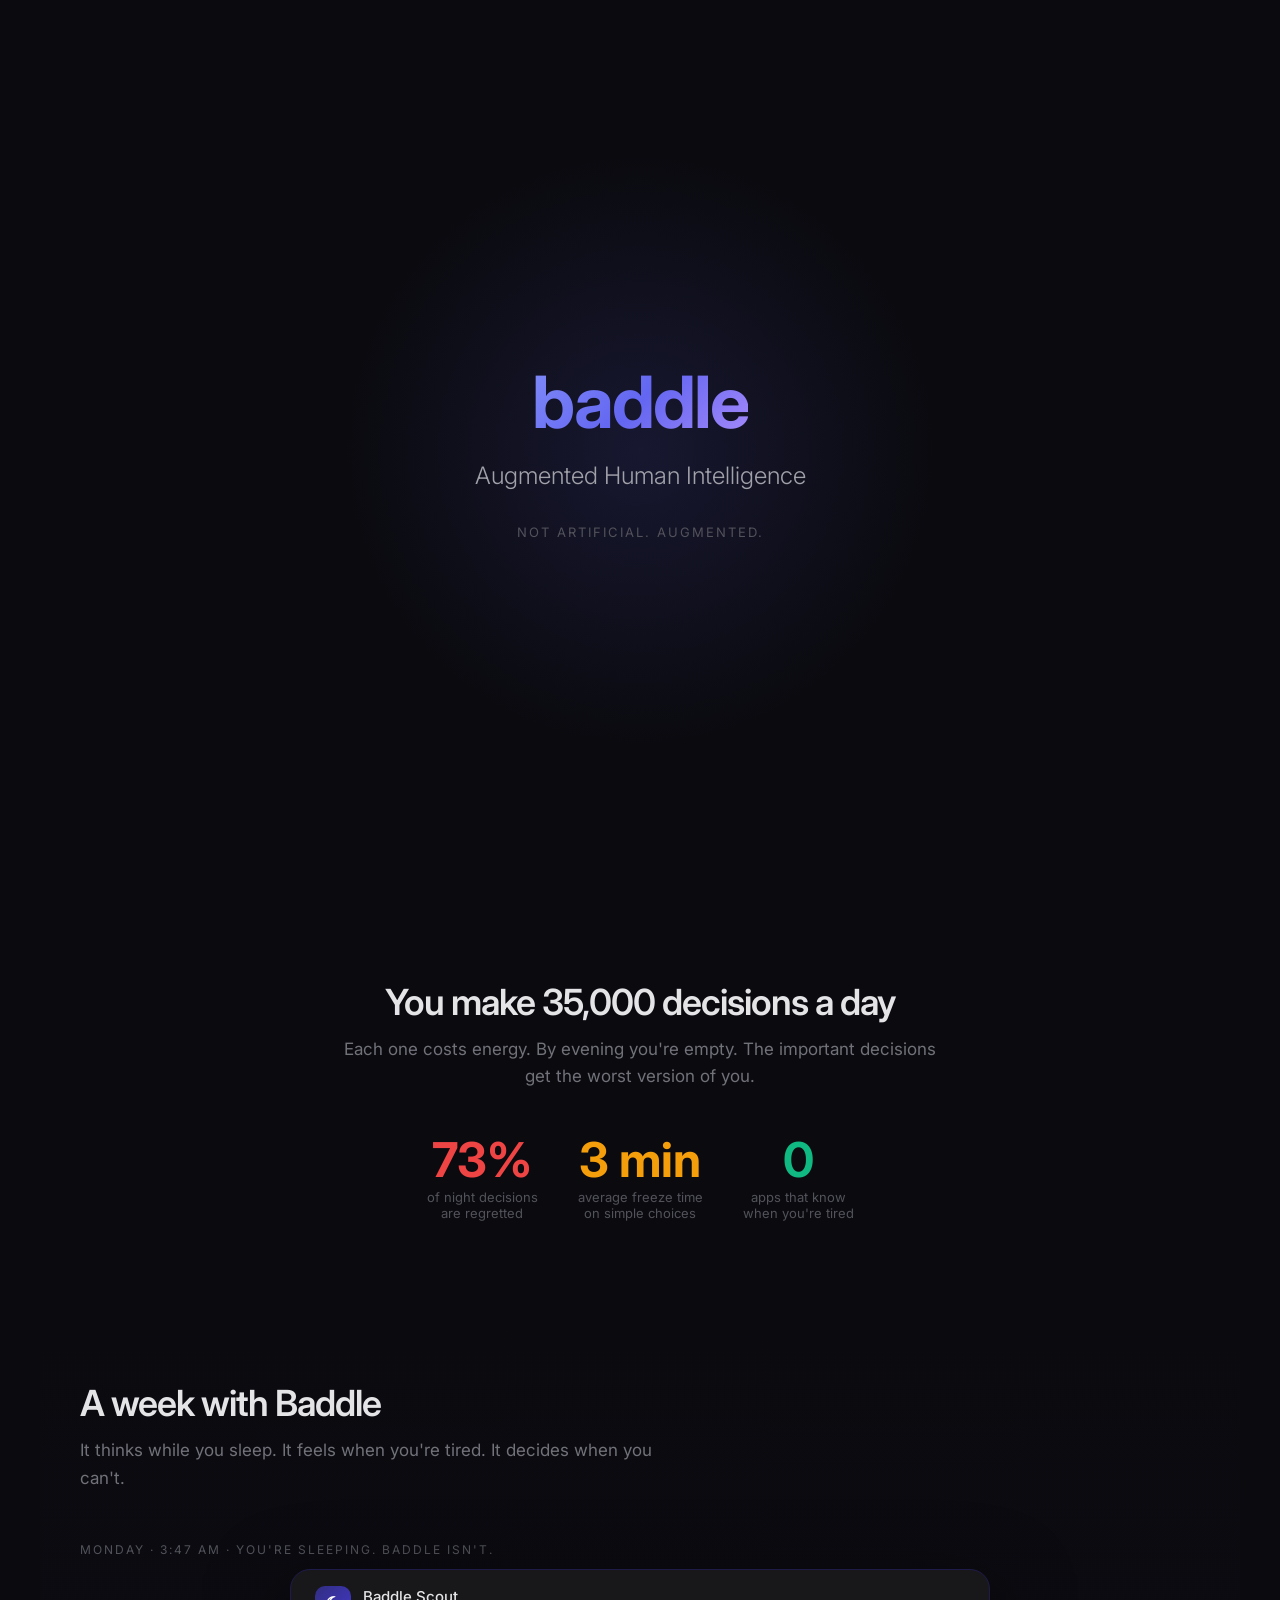
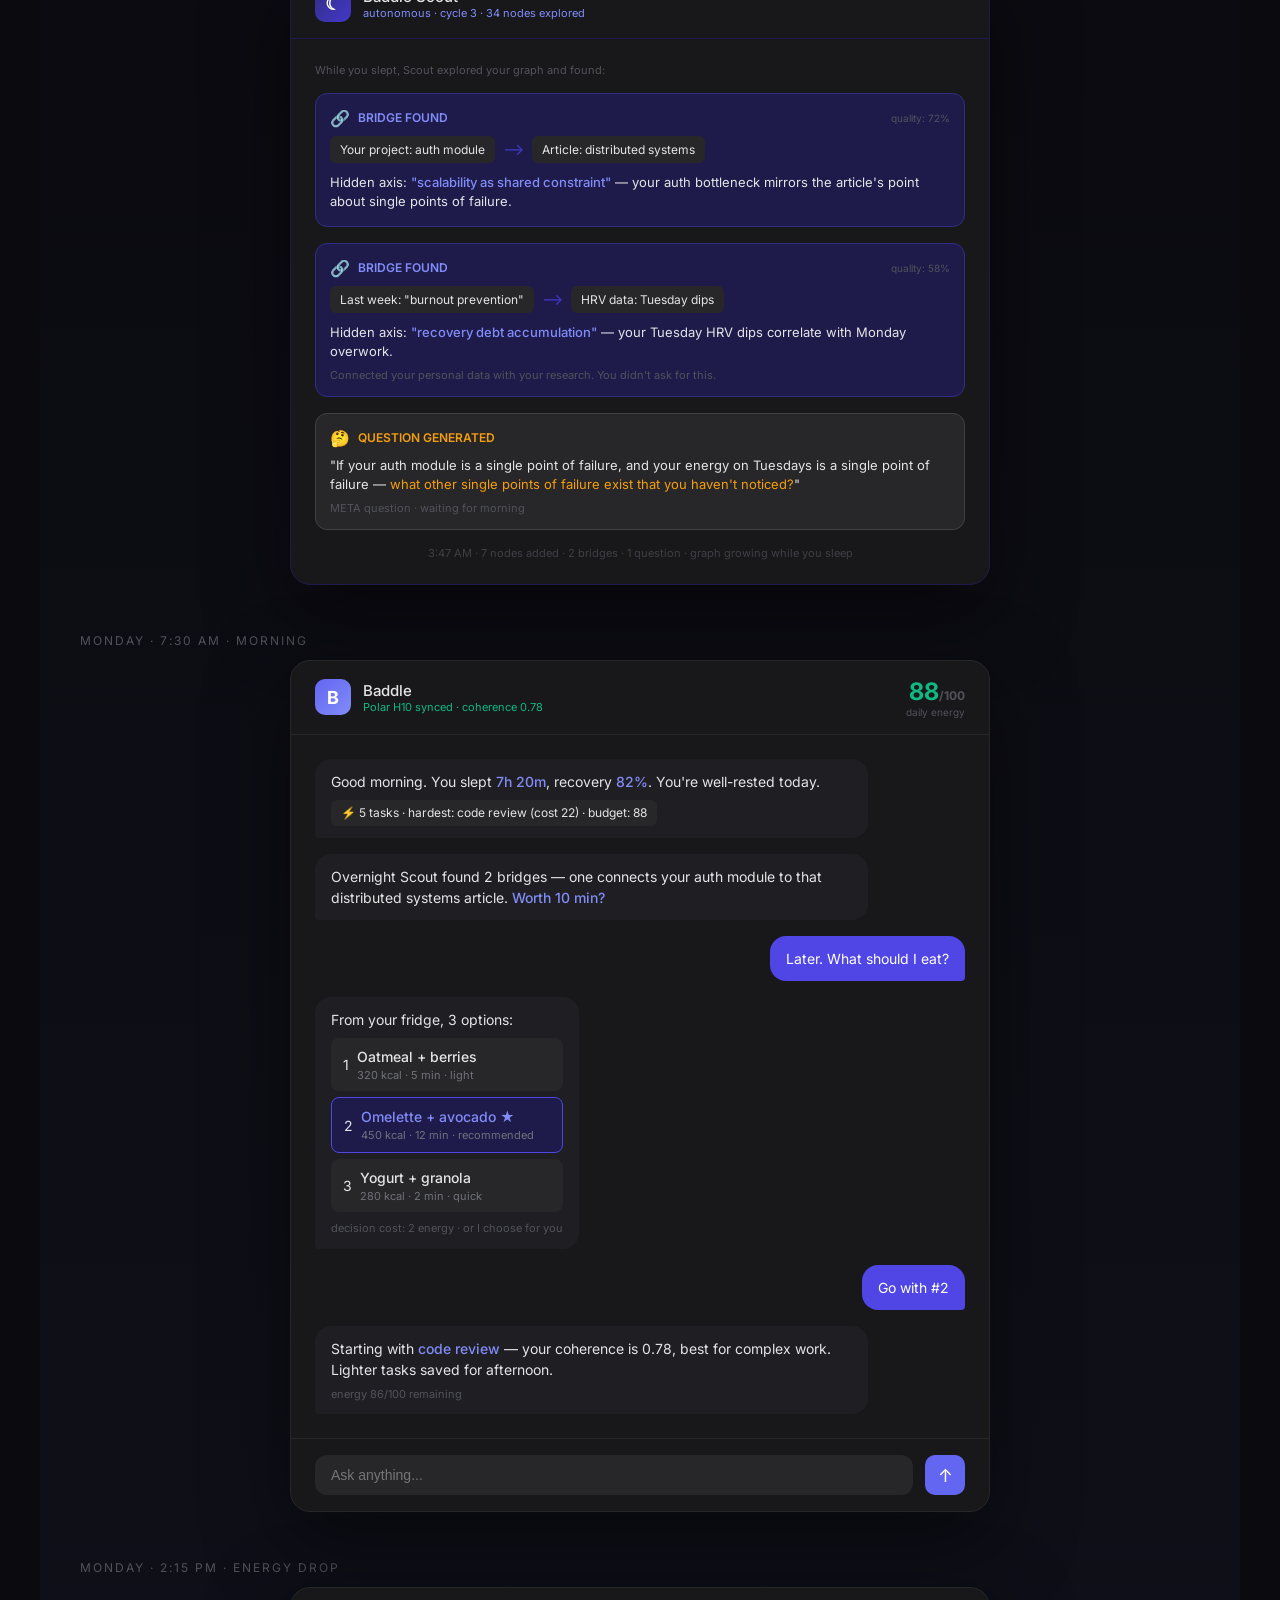
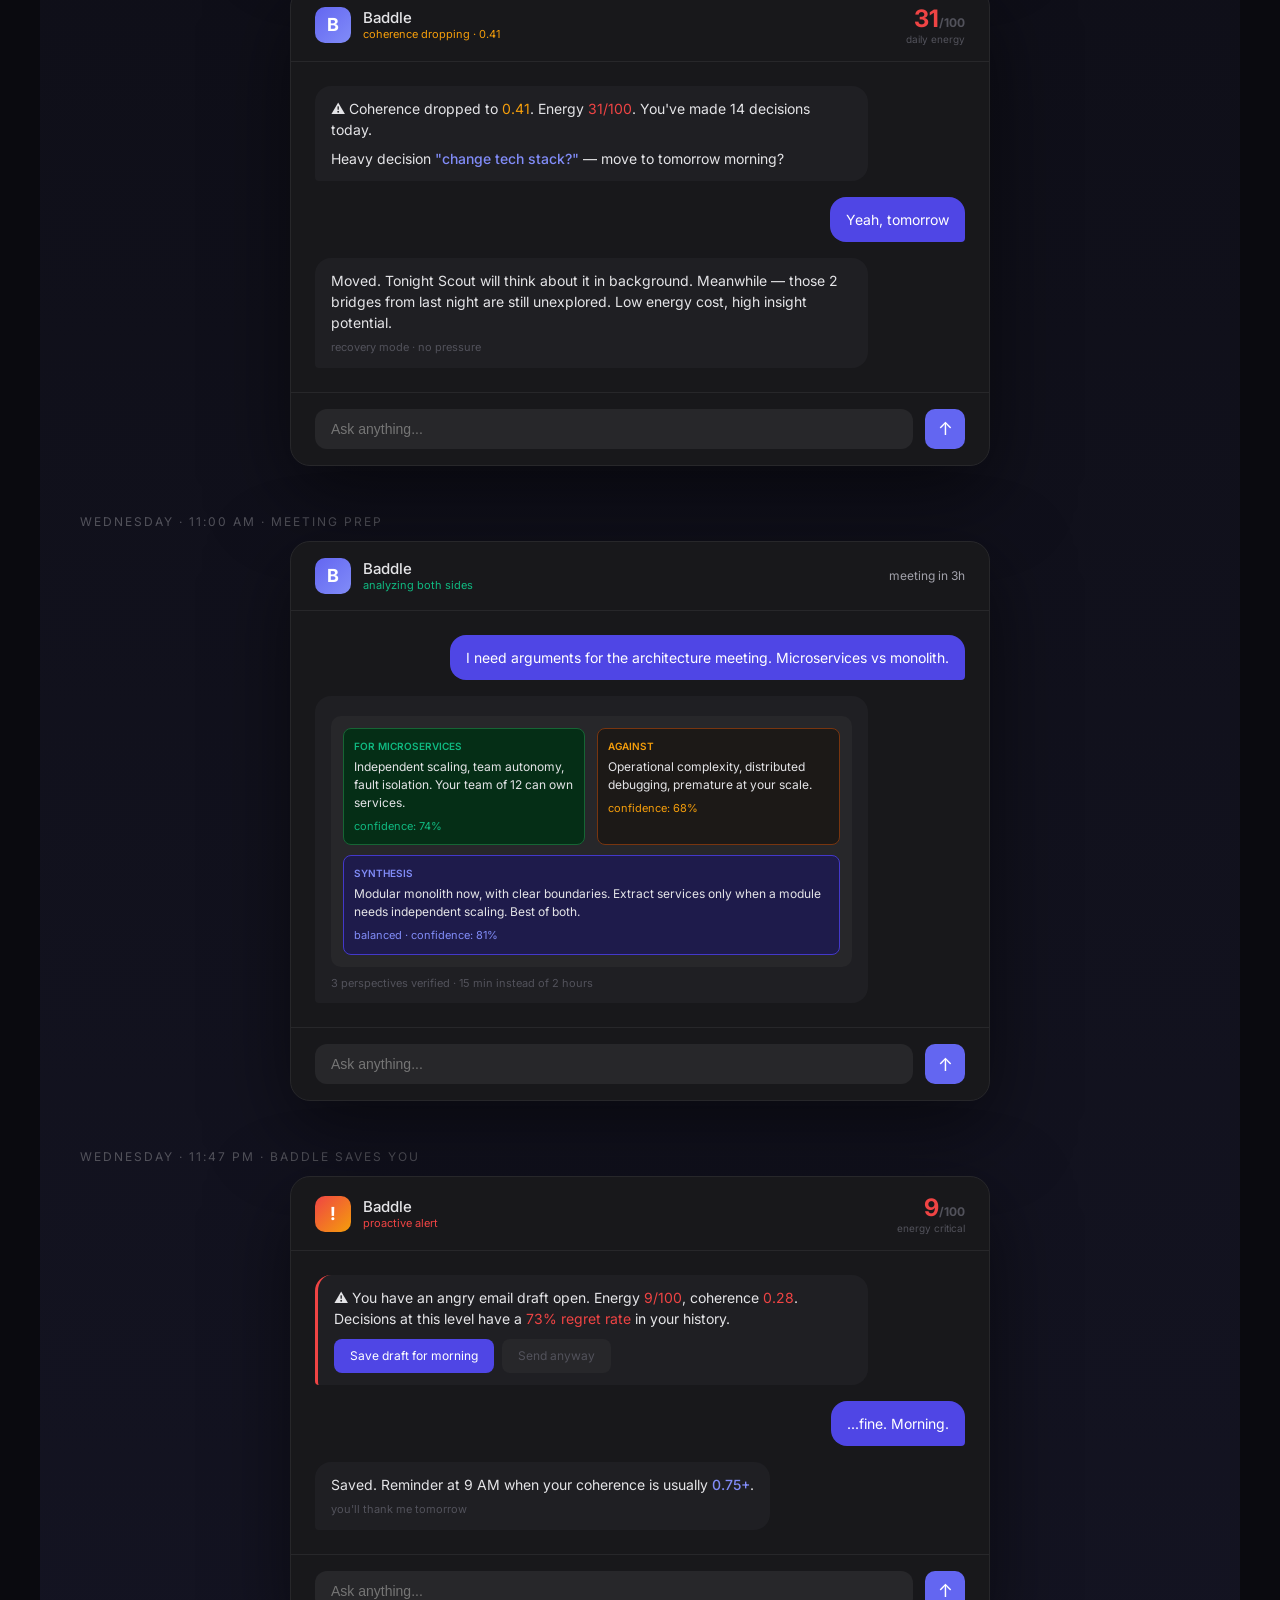
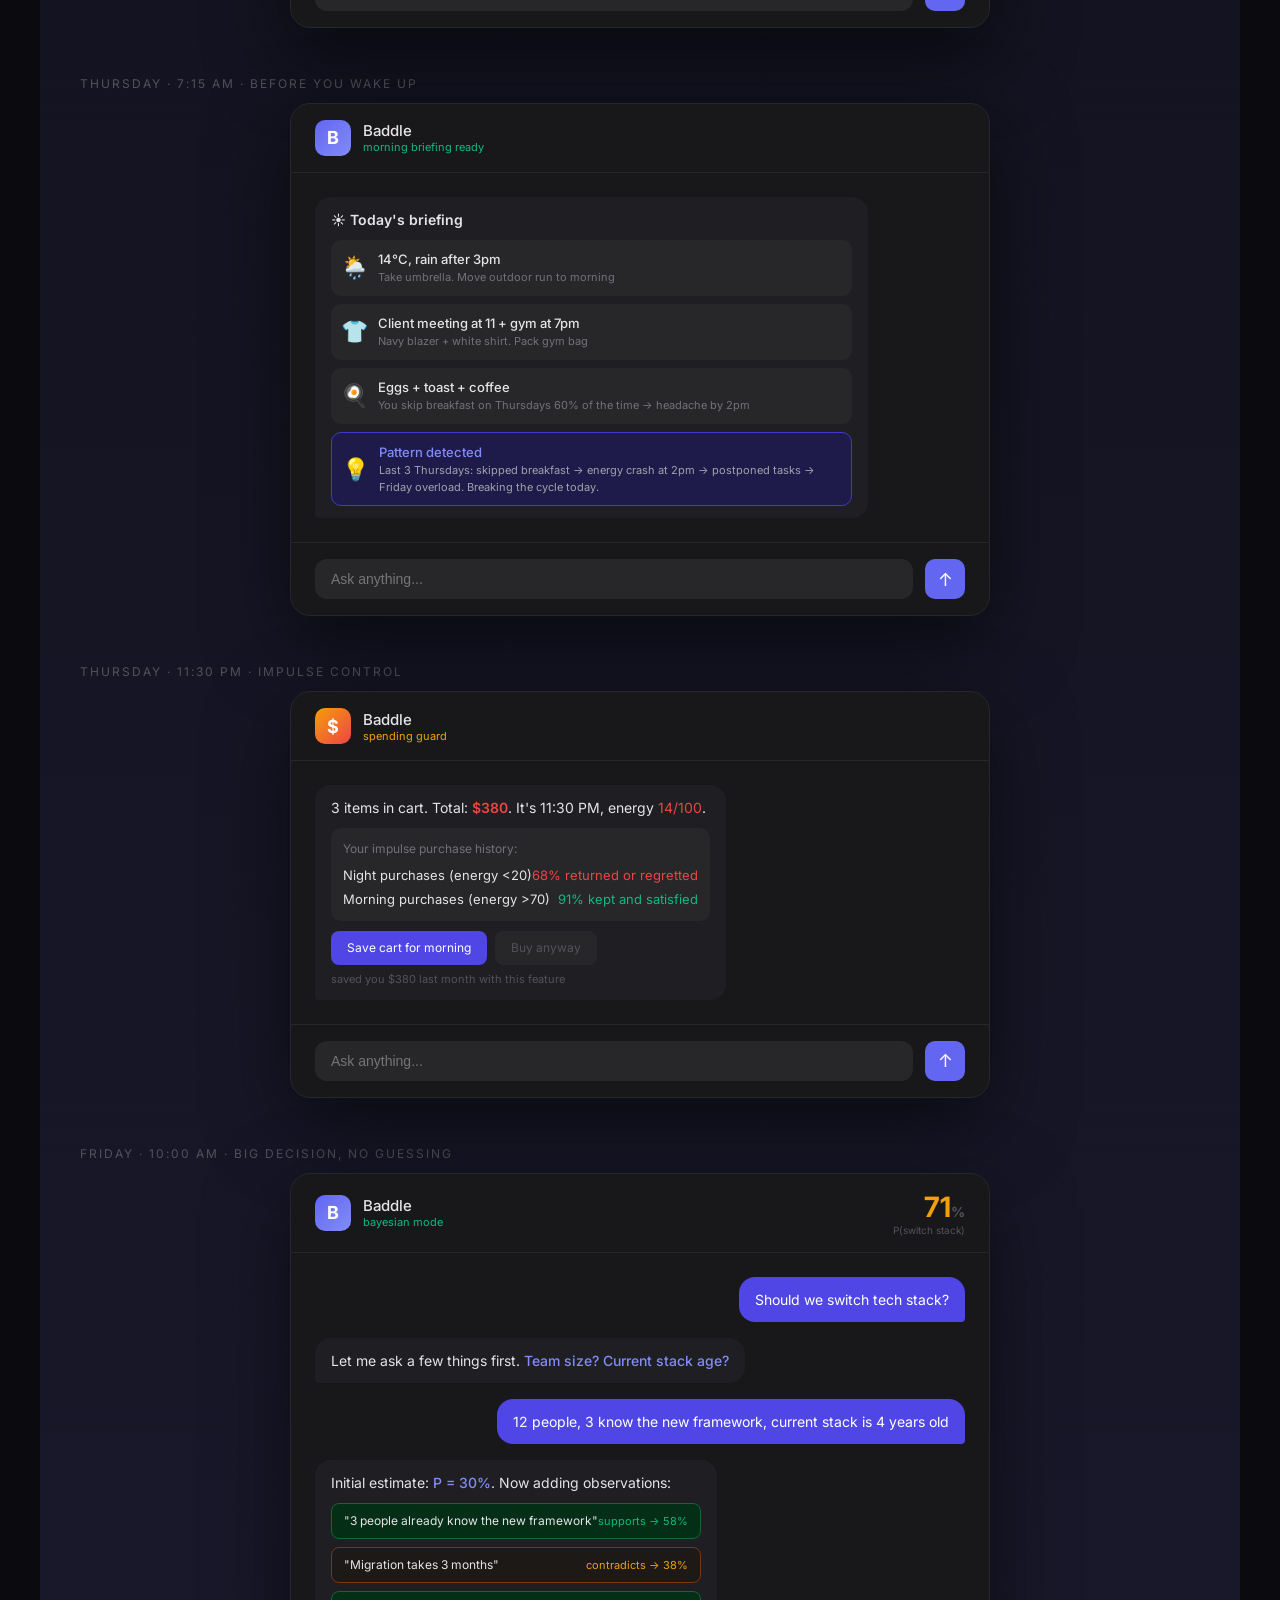
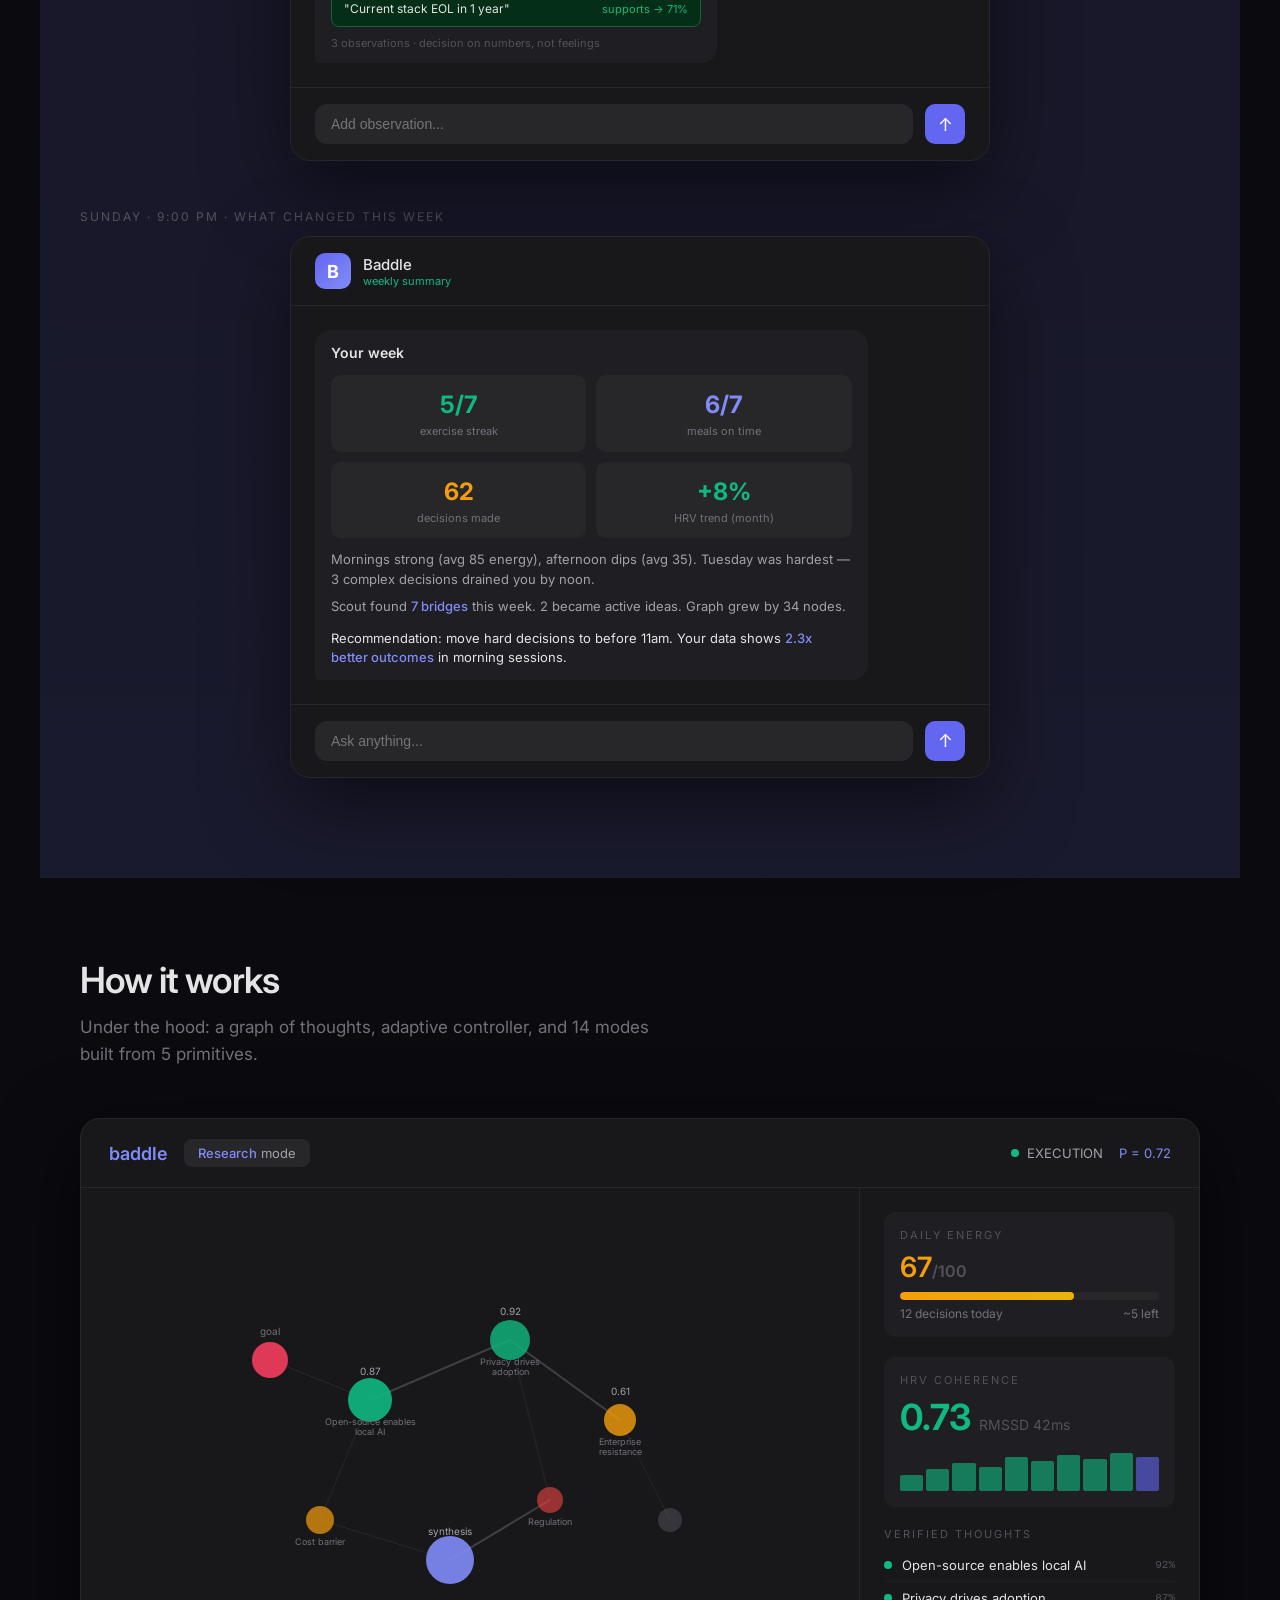
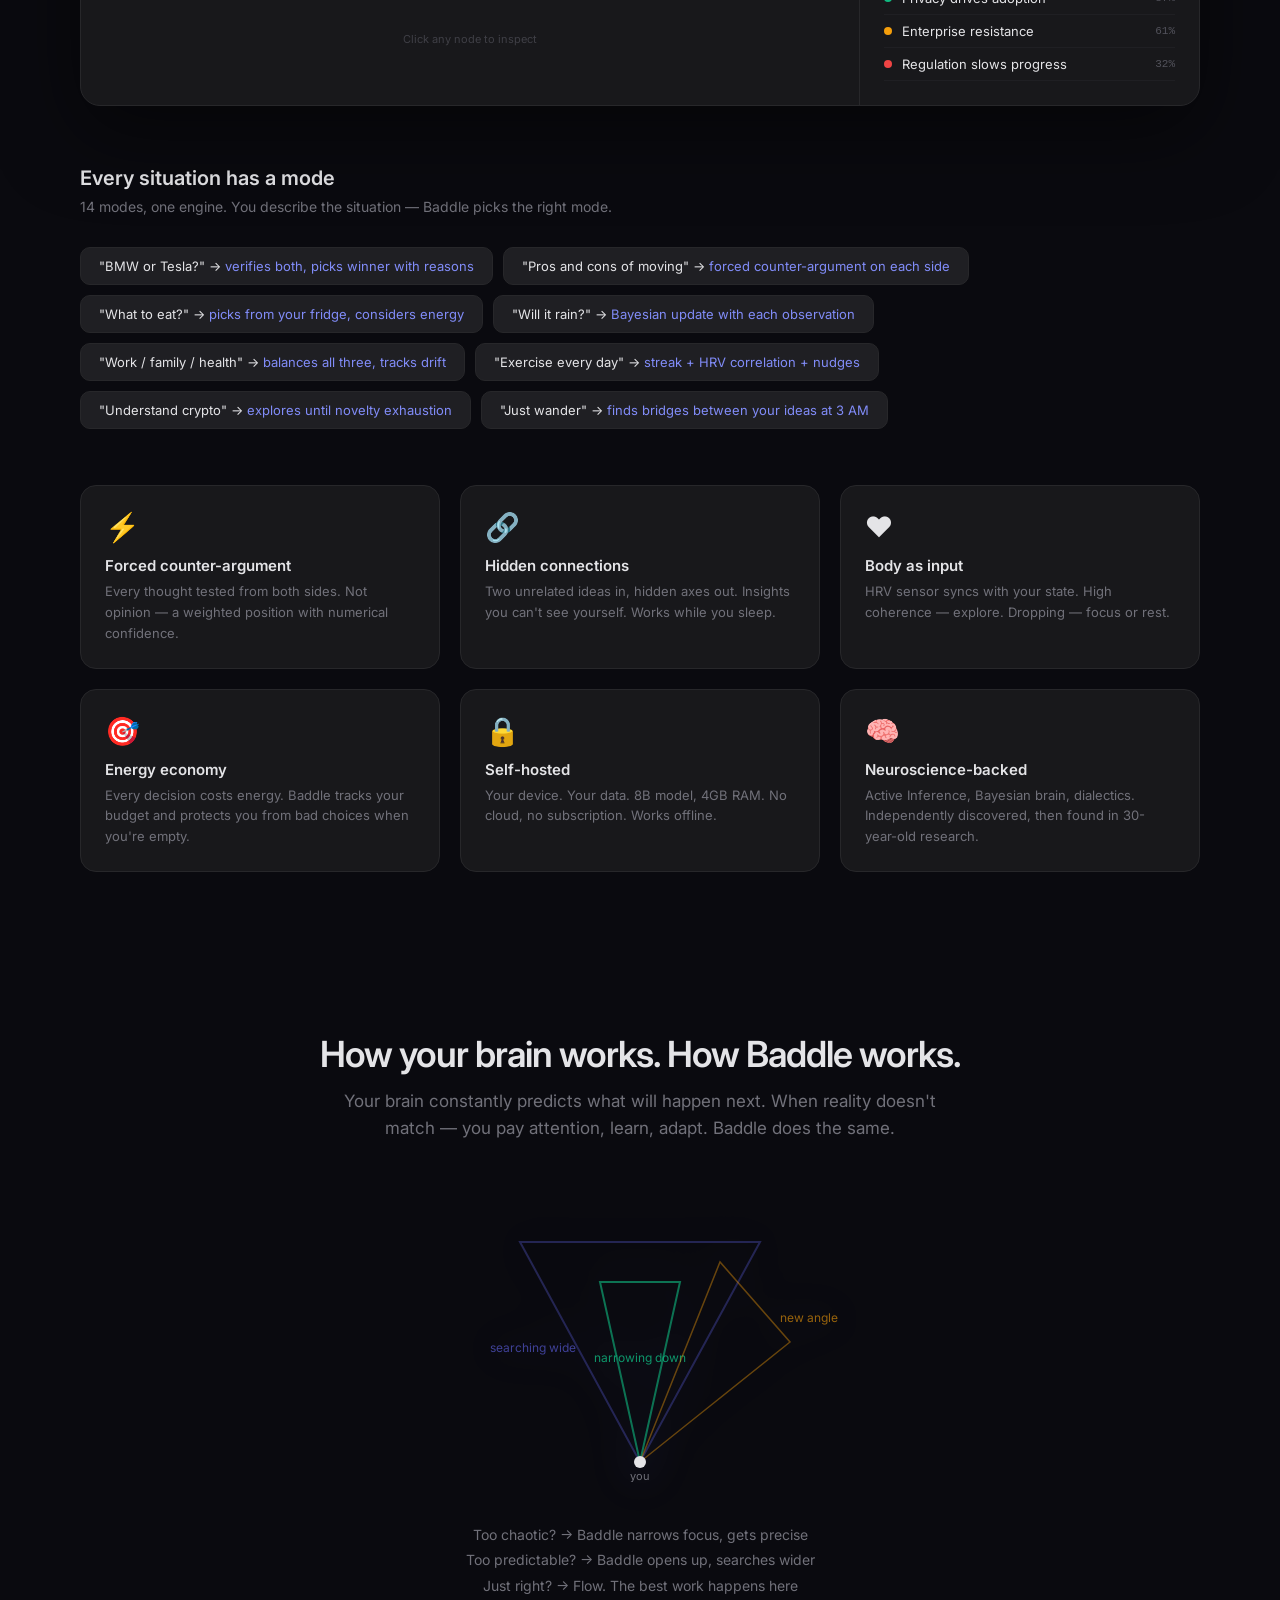
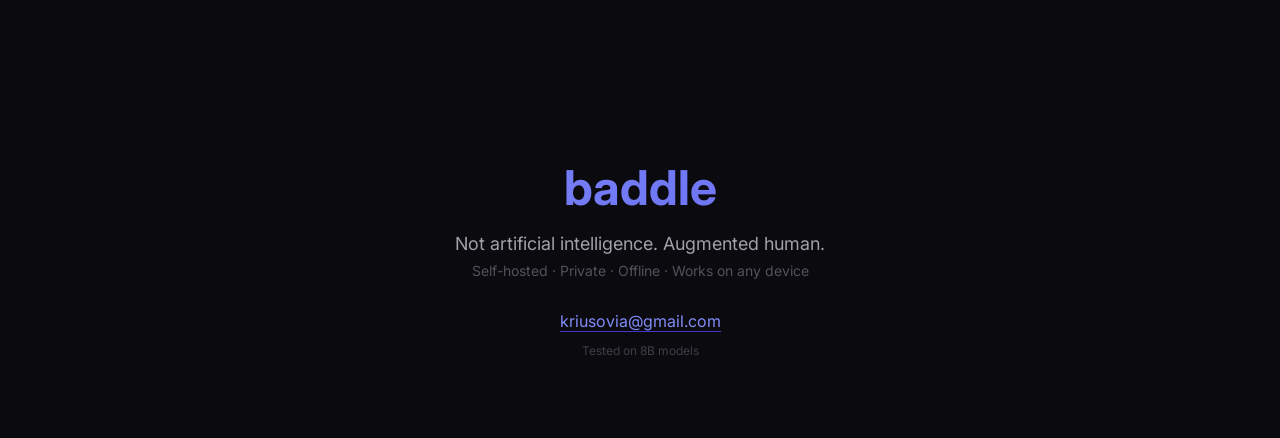
==== commit c3edb5d0: "fix" ====
--- a/docs/mockup.html
+++ b/docs/mockup.html
@@ -637,9 +637,9 @@
   <div style="color:#52525b;font-size:14px;margin-bottom:32px">Self-hosted &middot; Private &middot; Offline &middot; Works on any device</div>
   <div style="max-width:400px;margin:0 auto">
     <div style="margin-top:20px">
-      <a href="mailto:your@email.com" style="color:#818cf8;font-size:16px;text-decoration:none;border-bottom:1px solid #4338ca">your@email.com</a>
-    </div>
-    <div style="color:#3f3f46;font-size:12px;margin-top:12px">Tested on 8B models. Runs on laptop, phone, anything with 4GB RAM.</div>
+      <a href="mailto:kriusovia@gmail.com" style="color:#818cf8;font-size:16px;text-decoration:none;border-bottom:1px solid #4338ca">kriusovia@gmail.com</a>
+    </div>
+    <div style="color:#3f3f46;font-size:12px;margin-top:12px">Tested on 8B models</div>
   </div>
 </div>
 
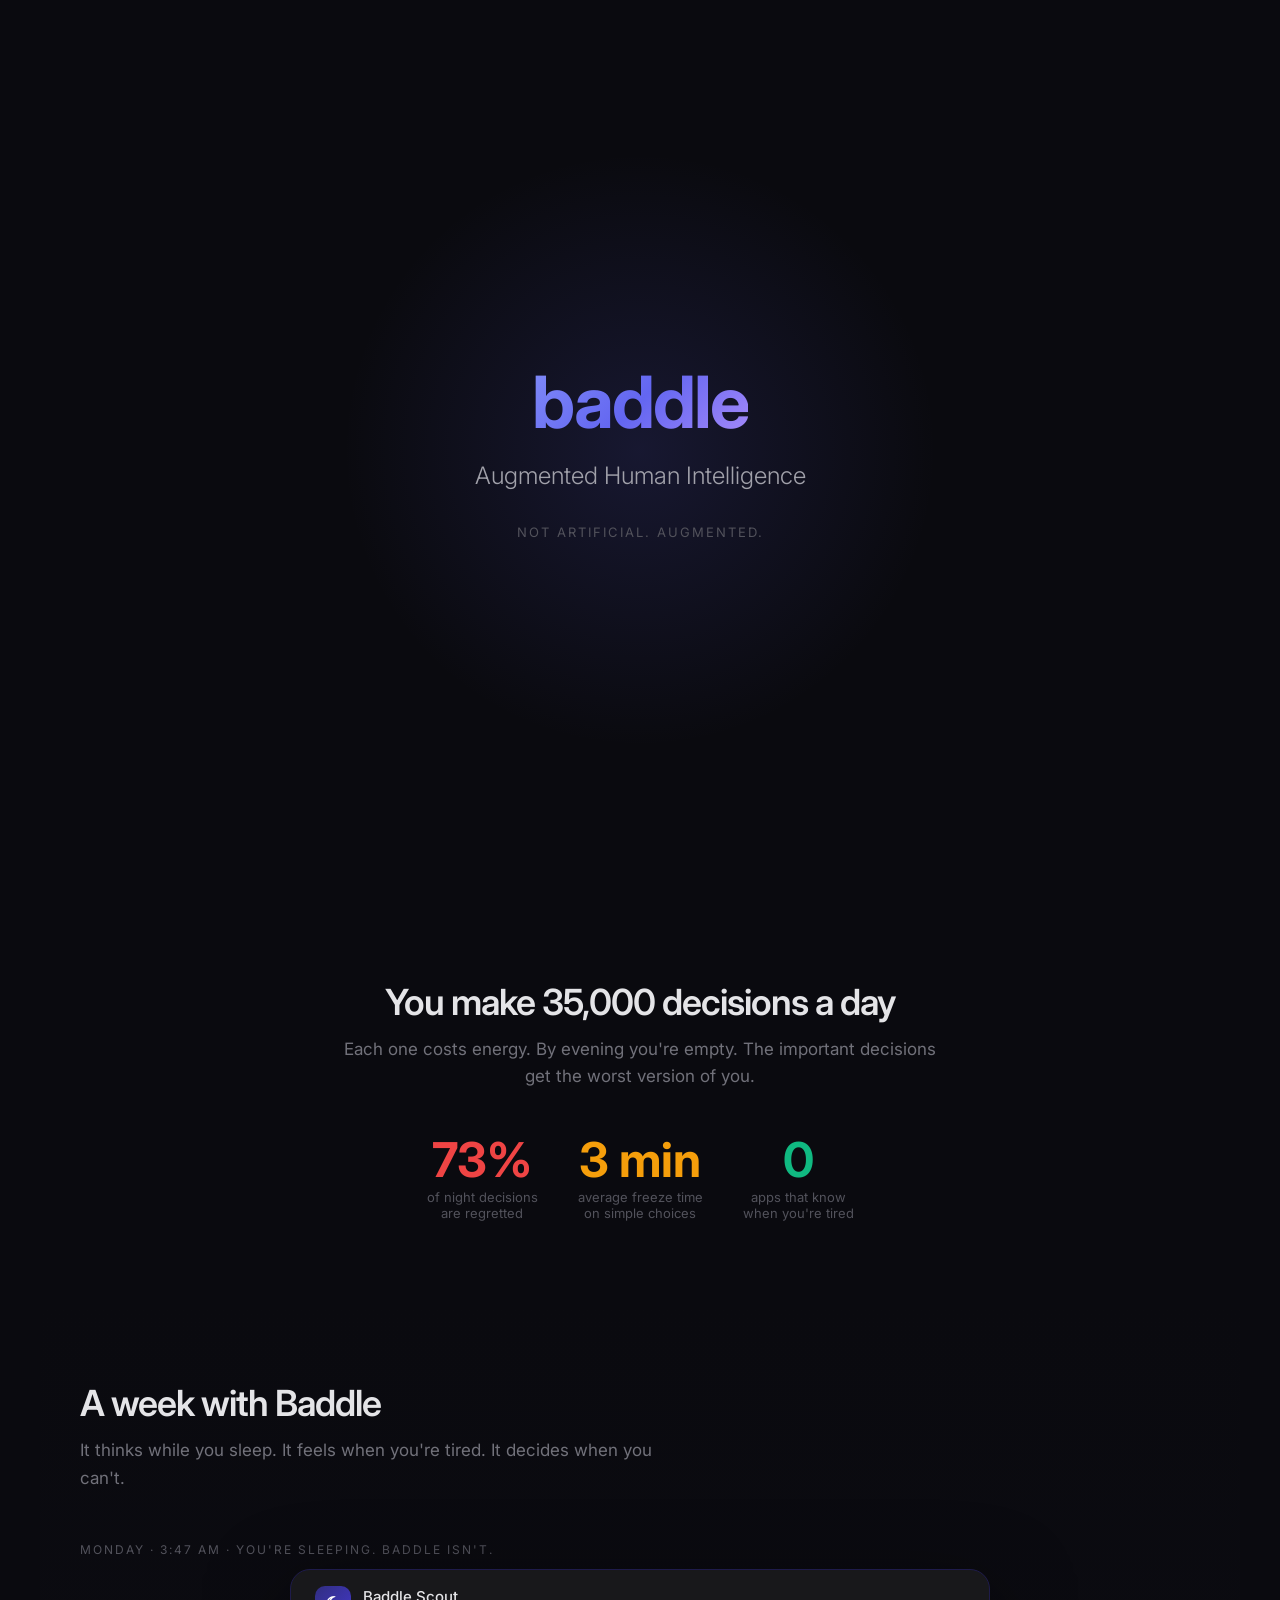
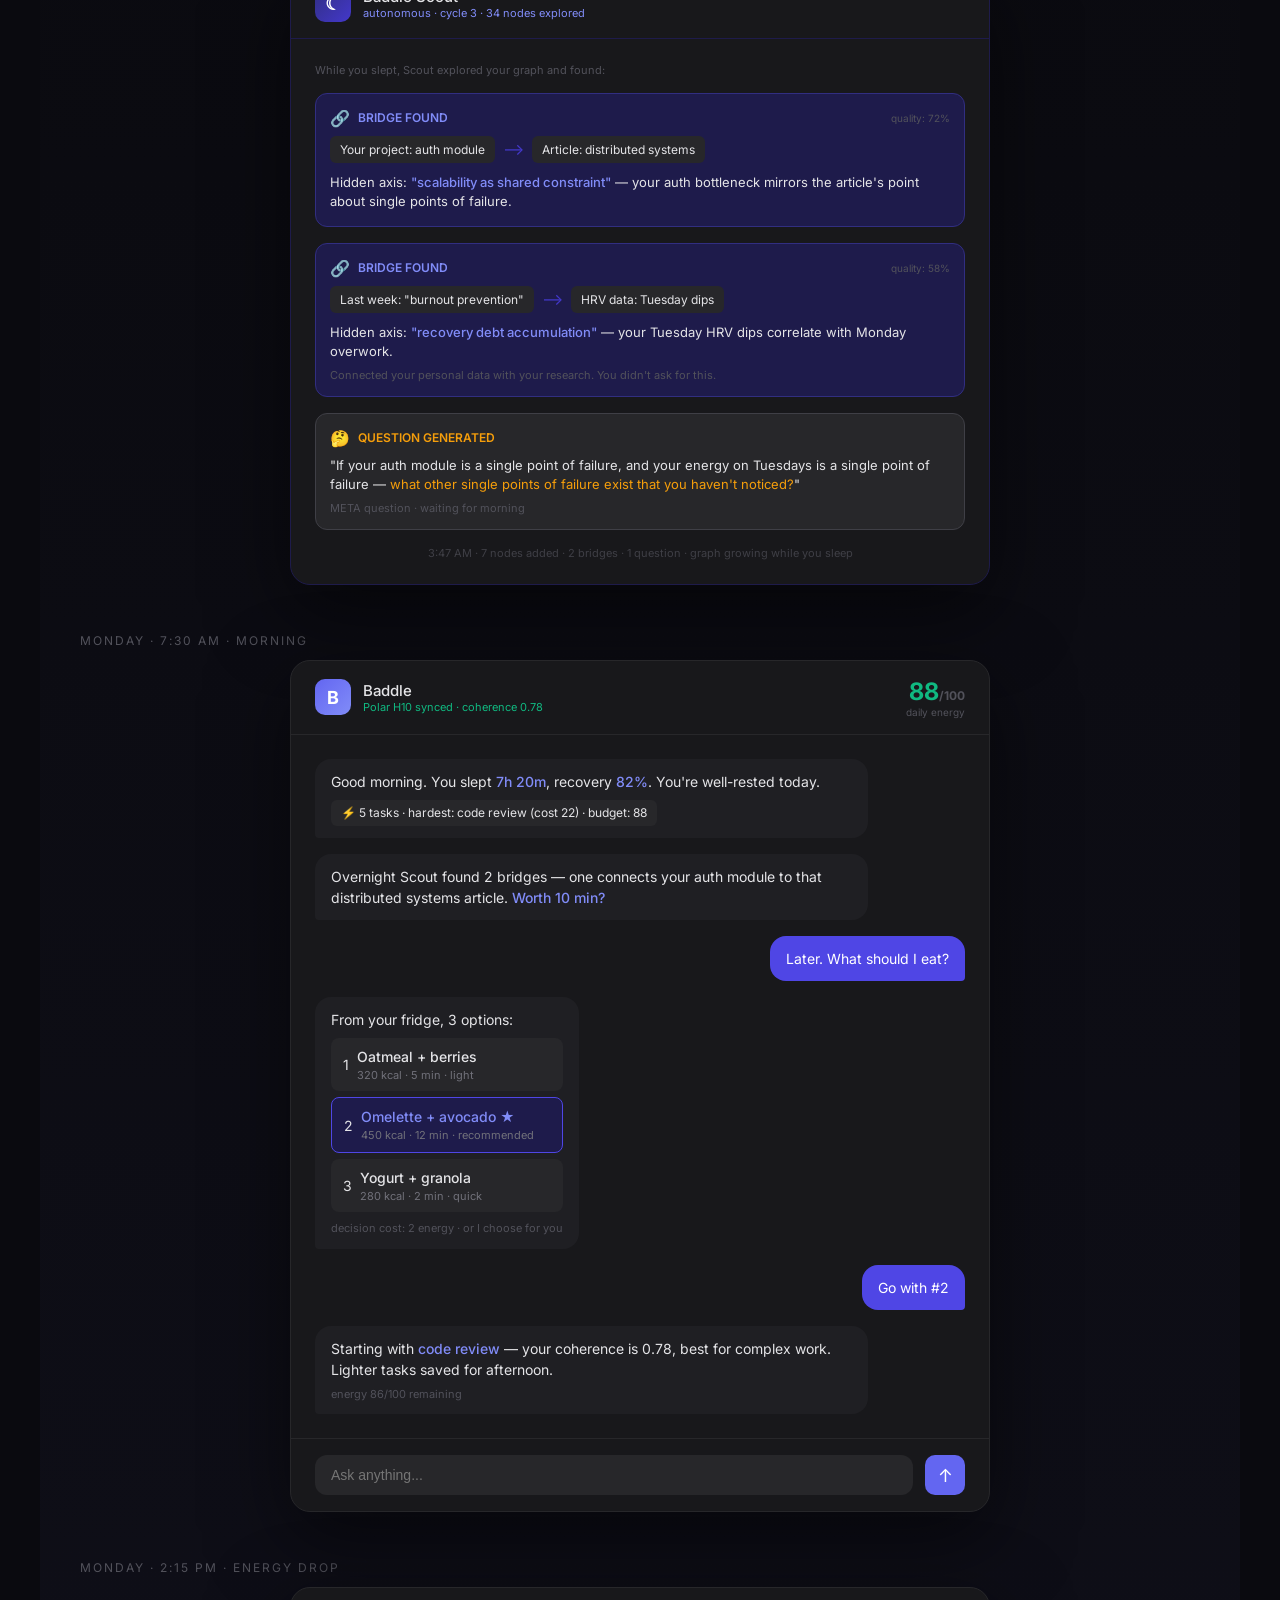
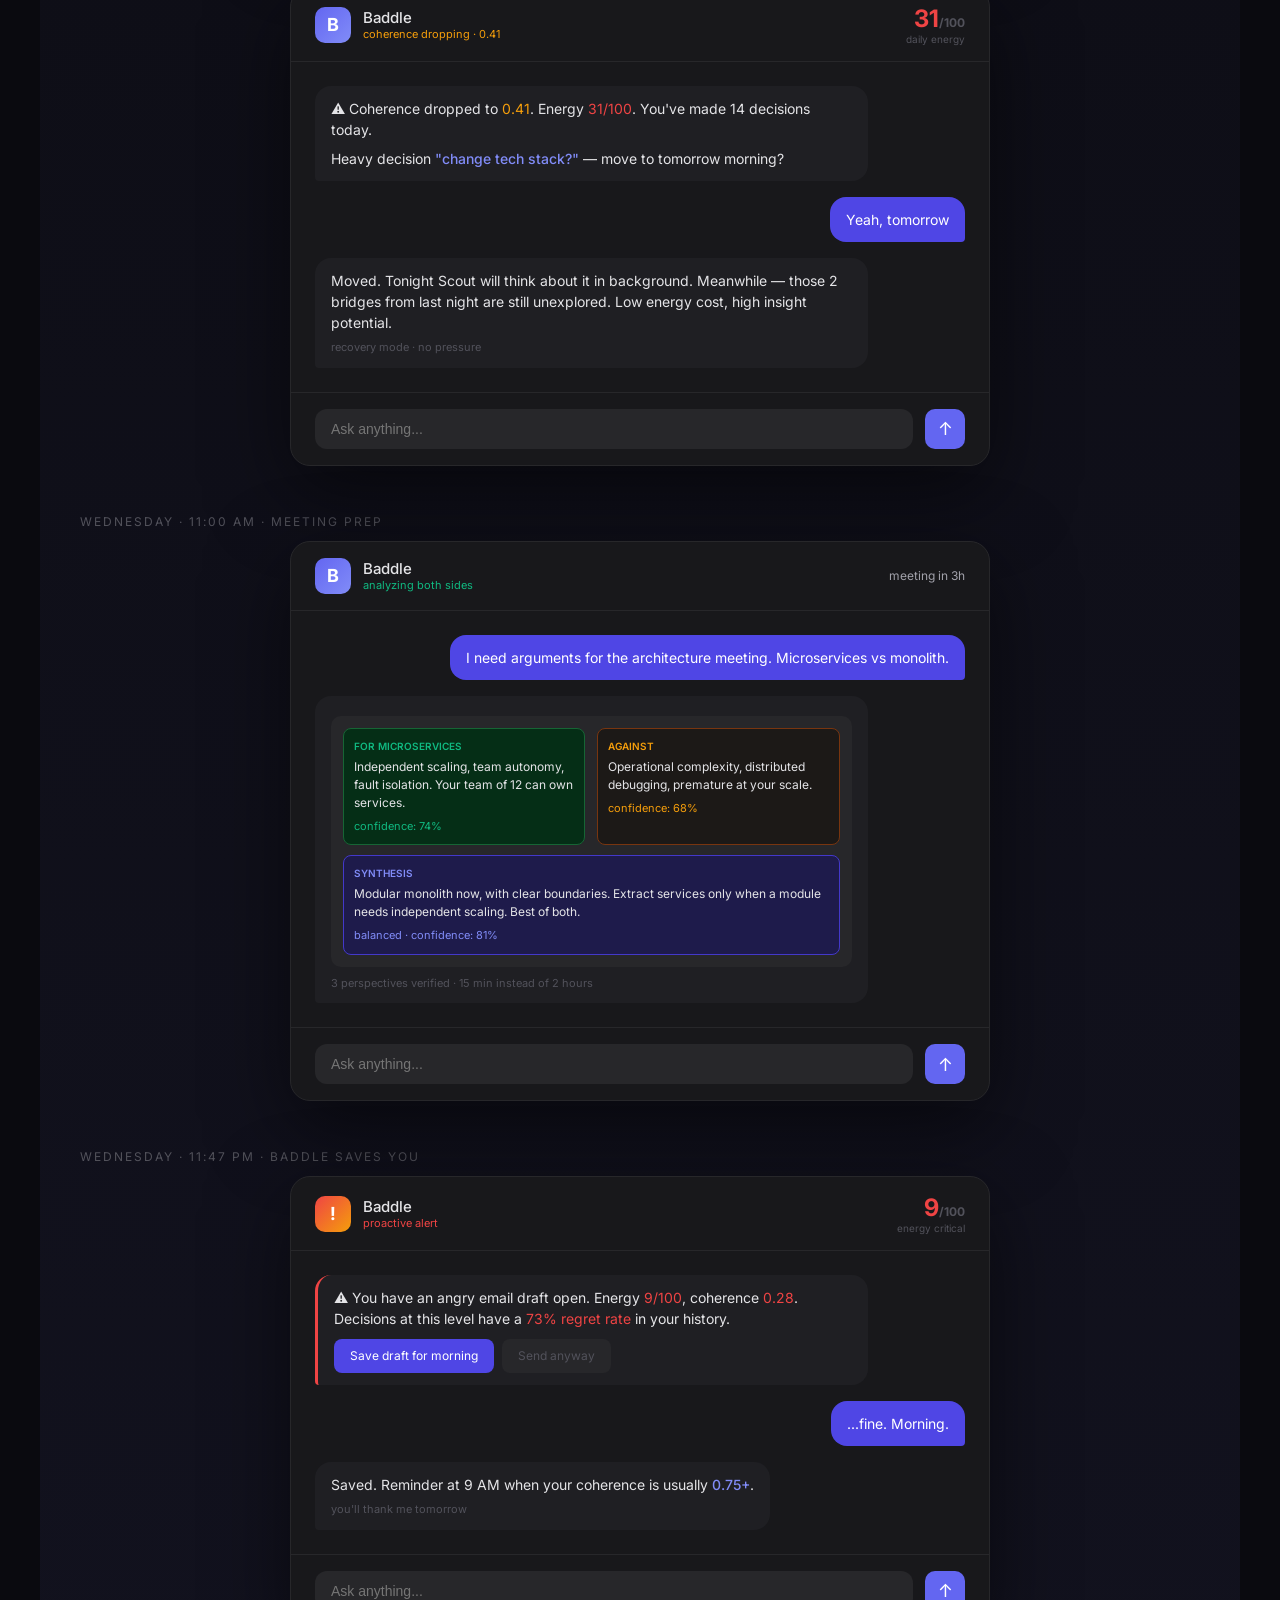
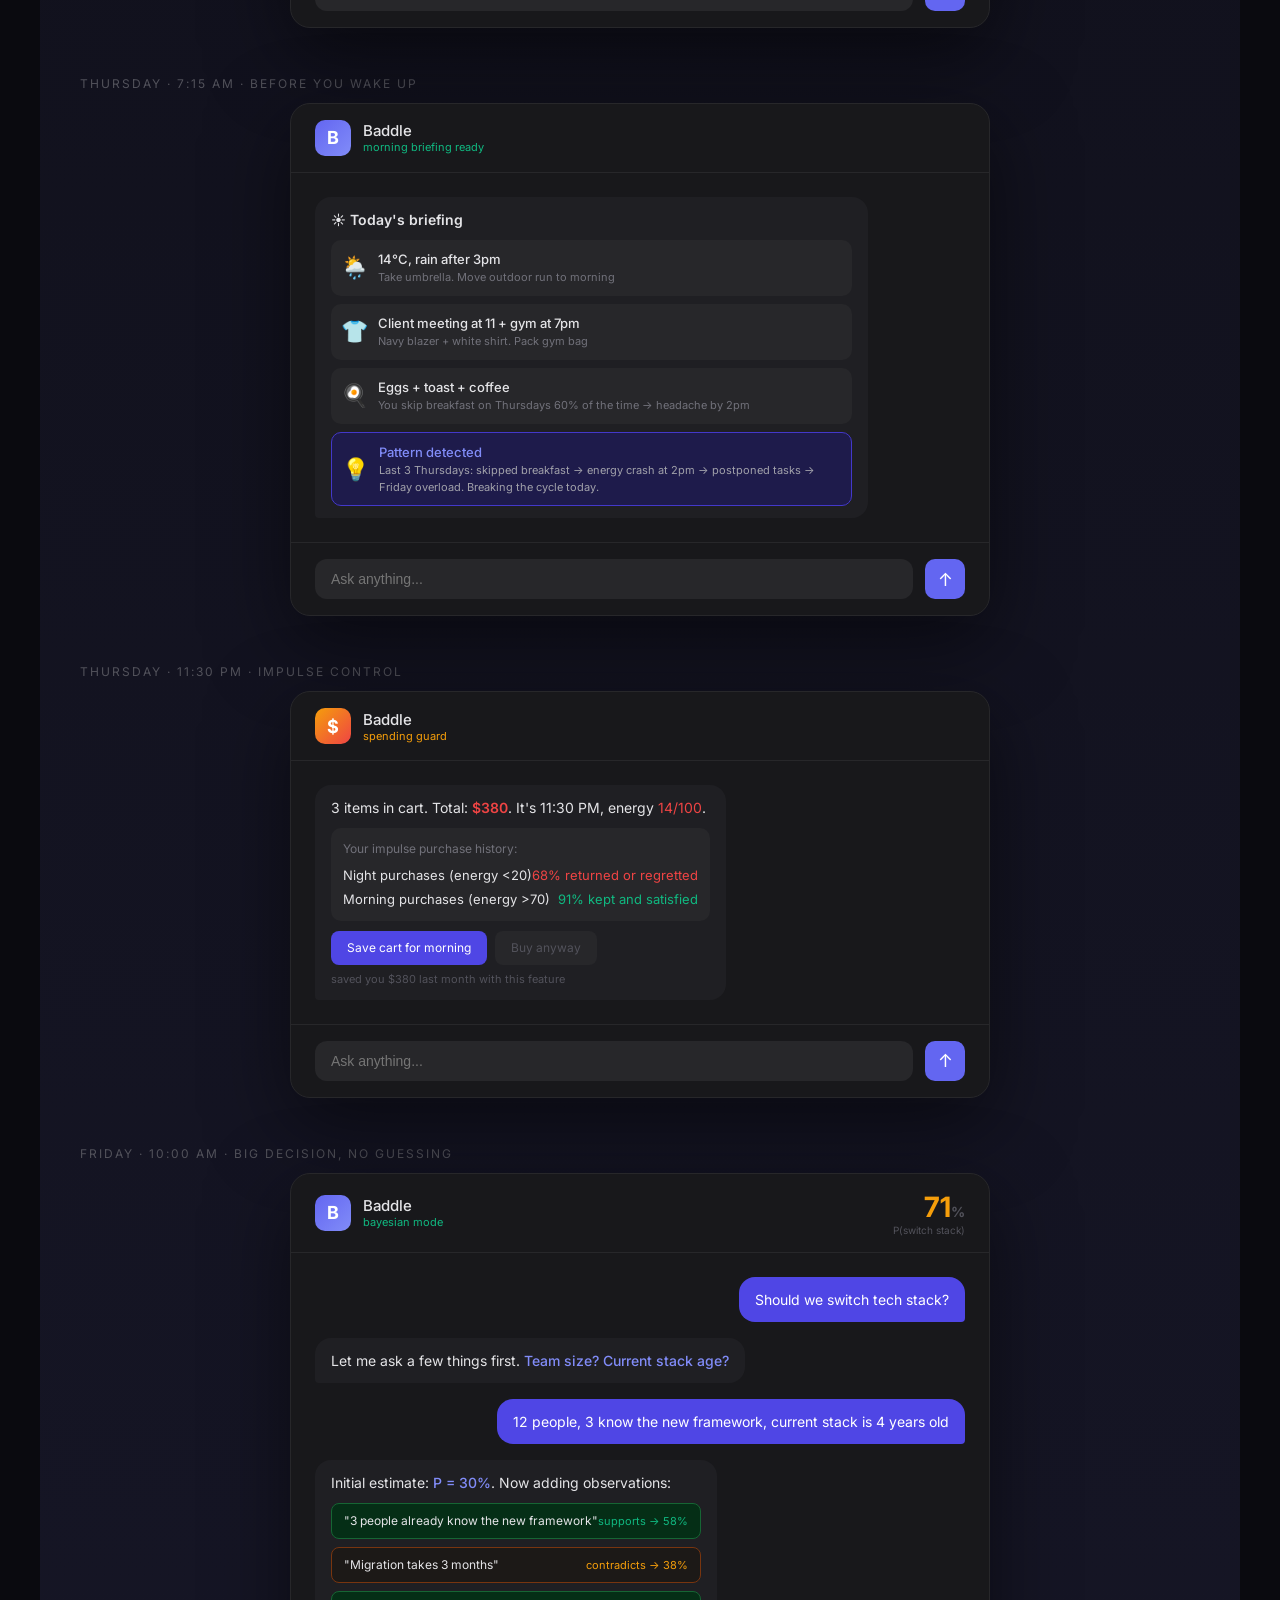
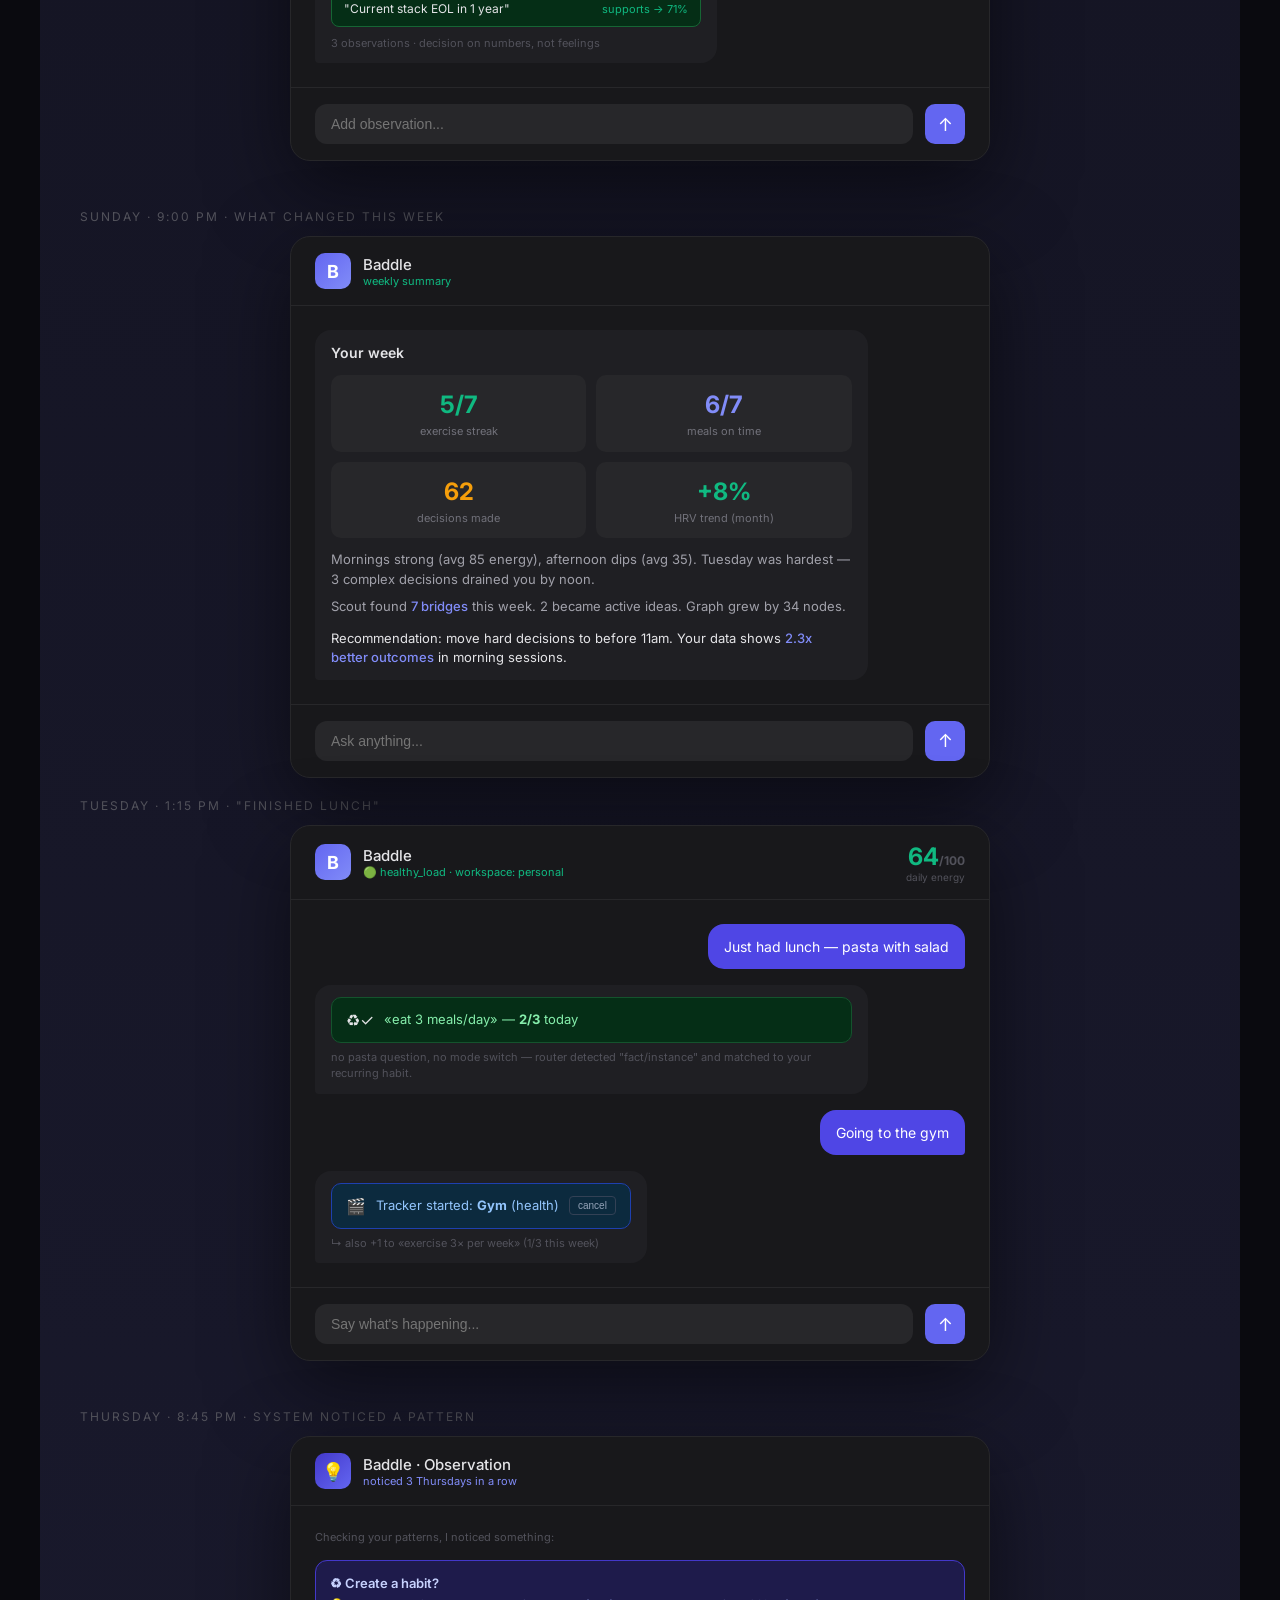
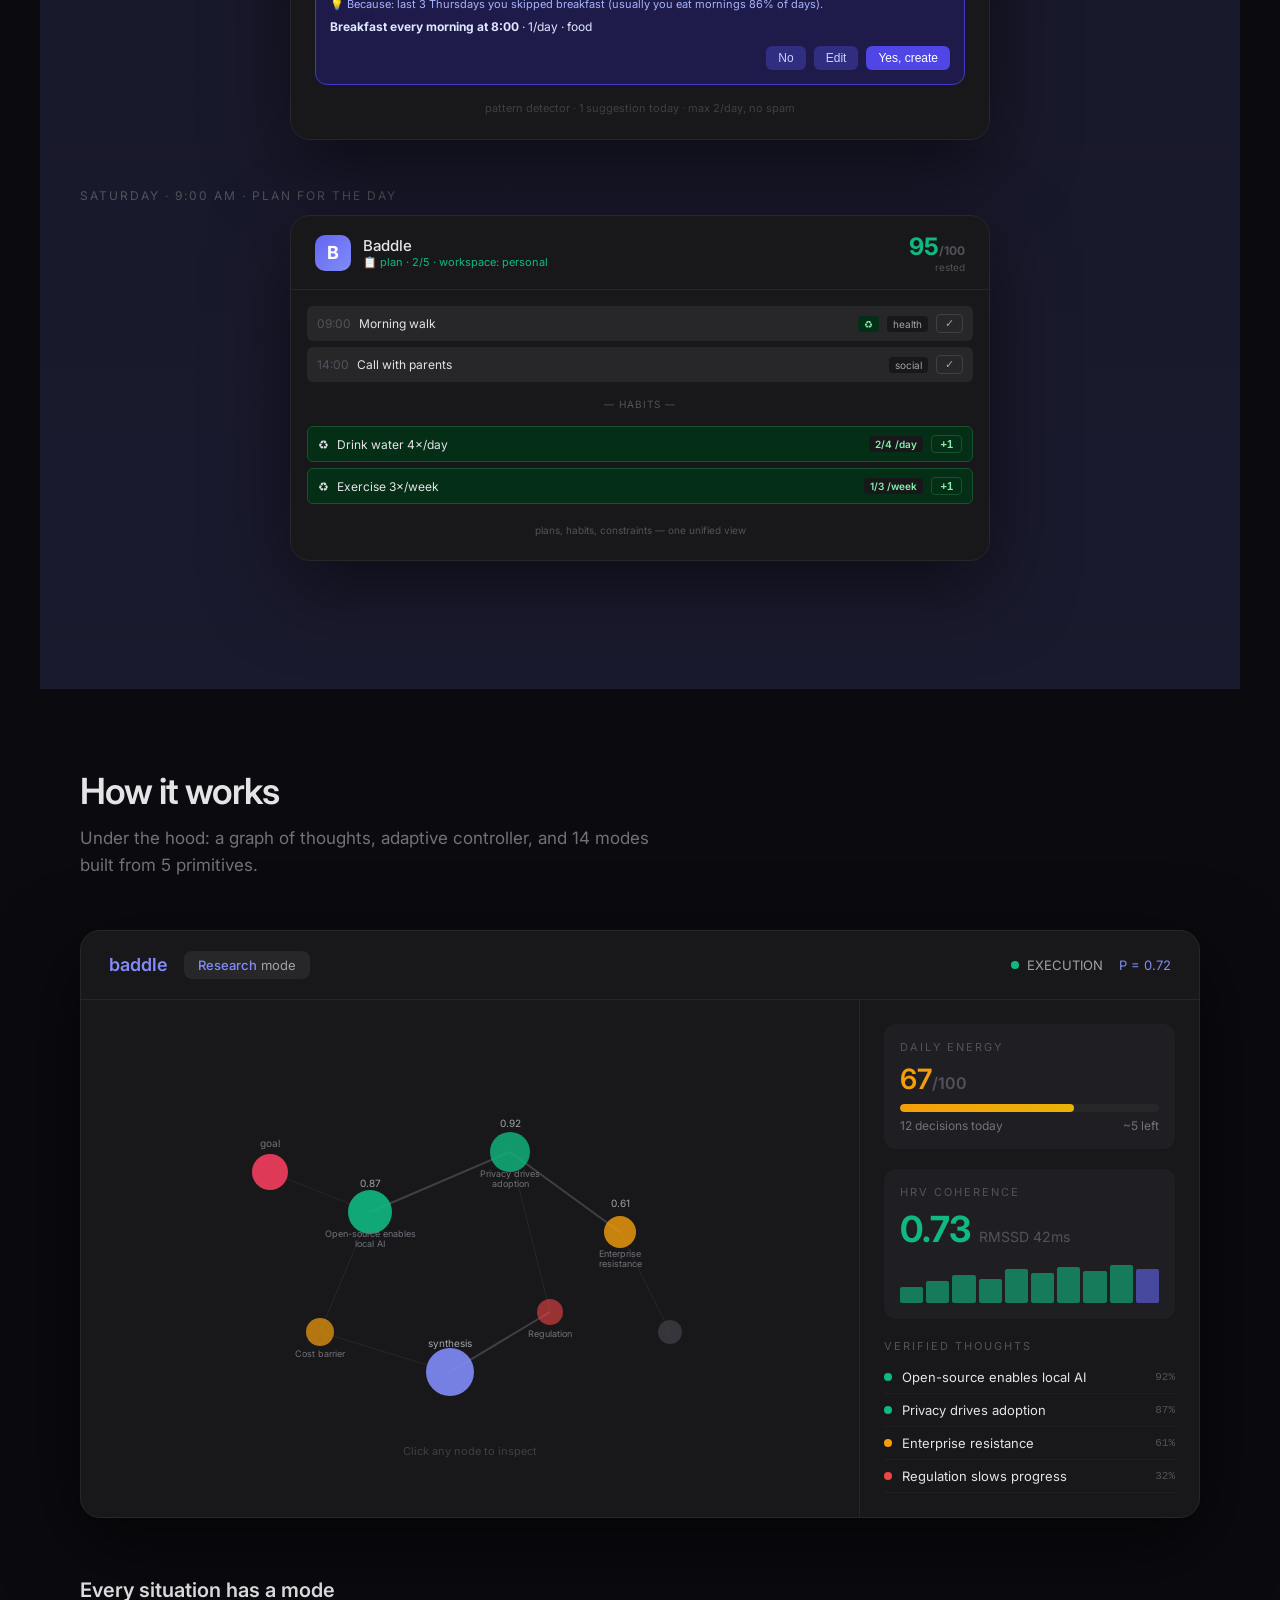
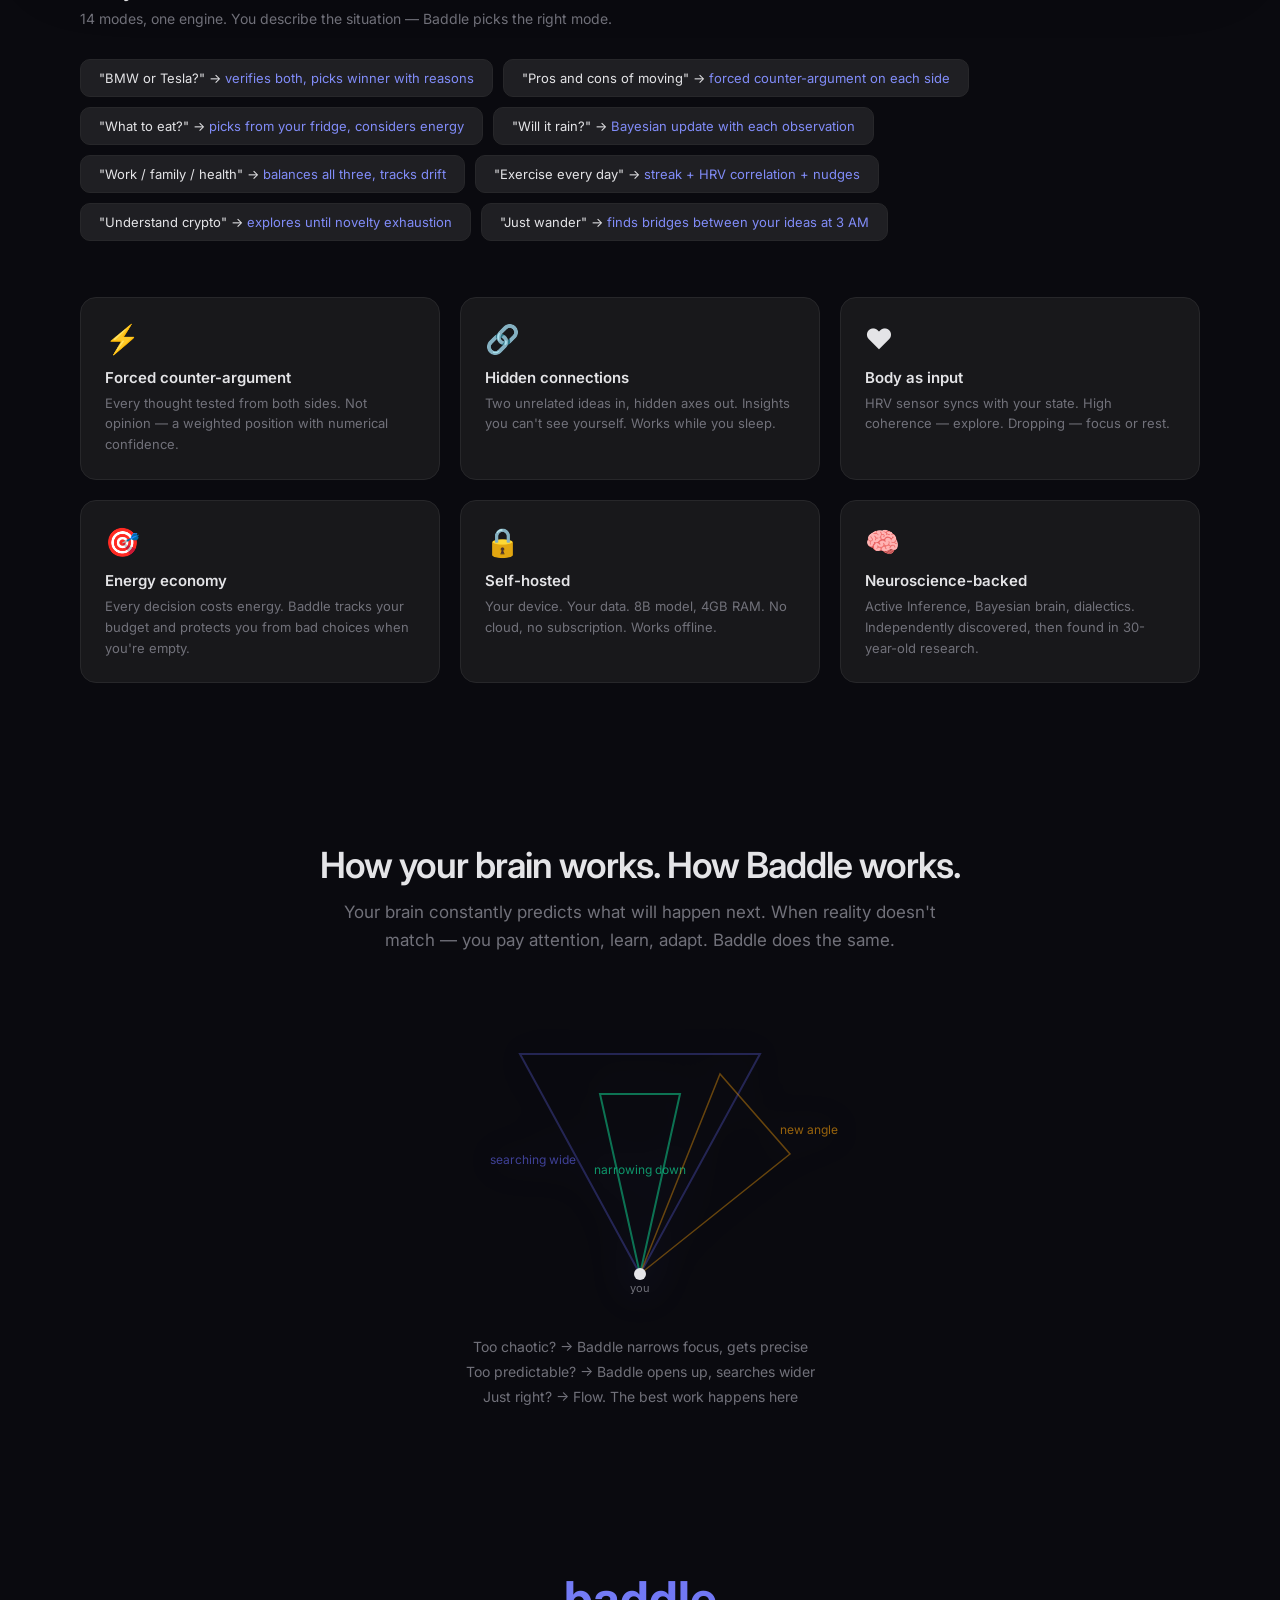
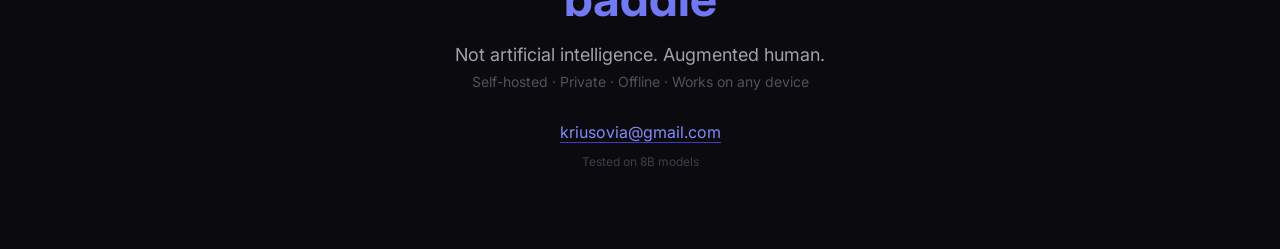
==== commit 912e4a40: "refactoring 17" ====
--- a/docs/mockup.html
+++ b/docs/mockup.html
@@ -463,6 +463,126 @@
       </div>
     </div>
     <div class="chat-input-area"><input class="chat-input" placeholder="Ask anything..." disabled><div class="chat-send">&#8593;</div></div>
+  </div>
+
+  <!-- ─── TUESDAY NOON: Natural language → tracker + habit ─── -->
+  <div class="day-label">Tuesday &middot; 1:15 PM &middot; "Finished lunch"</div>
+  <div class="chat-mockup" style="margin-bottom:48px">
+    <div class="chat-header">
+      <div class="chat-avatar">B</div>
+      <div>
+        <div class="chat-name">Baddle</div>
+        <div class="chat-status-text" style="color:#10b981">🟢 healthy_load &middot; workspace: personal</div>
+      </div>
+      <span style="flex:1"></span>
+      <div style="text-align:right">
+        <div style="font-size:24px;font-weight:700;color:#10b981">64<span style="font-size:12px;color:#52525b">/100</span></div>
+        <div style="font-size:10px;color:#52525b">daily energy</div>
+      </div>
+    </div>
+    <div class="chat-messages">
+      <div class="msg msg-user">Just had lunch — pasta with salad</div>
+      <div class="msg msg-ai">
+        <!-- instance_ack card: auto record_instance на recurring habit -->
+        <div style="padding:10px 14px;background:#052e16;border:1px solid #14532d;border-radius:10px;display:flex;align-items:center;gap:10px">
+          <span style="font-size:16px">♻✓</span>
+          <div style="flex:1;font-size:13px;color:#86efac">
+            «eat 3 meals/day» — <b>2/3</b> today
+          </div>
+        </div>
+        <div style="font-size:11px;color:#52525b;margin-top:6px">no pasta question, no mode switch — router detected "fact/instance" and matched to your recurring habit.</div>
+      </div>
+      <div class="msg msg-user">Going to the gym</div>
+      <div class="msg msg-ai">
+        <!-- activity_started card: auto-start taskplayer -->
+        <div style="padding:10px 14px;background:#0c2a3e;border:1px solid #1e40af;border-radius:10px;display:flex;align-items:center;gap:10px">
+          <span style="font-size:16px">🎬</span>
+          <div style="flex:1;font-size:13px;color:#93c5fd">Tracker started: <b>Gym</b> (health)</div>
+          <button style="background:none;border:1px solid #334155;color:#94a3b8;font-size:10px;padding:3px 8px;border-radius:4px;cursor:pointer">cancel</button>
+        </div>
+        <div style="font-size:11px;color:#52525b;margin-top:6px">↳ also +1 to «exercise 3× per week» (1/3 this week)</div>
+      </div>
+    </div>
+    <div class="chat-input-area"><input class="chat-input" placeholder="Say what's happening..." disabled><div class="chat-send">&#8593;</div></div>
+  </div>
+
+  <!-- ─── THURSDAY EVENING: System-initiated suggestion ─── -->
+  <div class="day-label">Thursday &middot; 8:45 PM &middot; System noticed a pattern</div>
+  <div class="chat-mockup" style="margin-bottom:48px">
+    <div class="chat-header">
+      <div class="chat-avatar" style="background:linear-gradient(135deg, #4338ca, #6366f1)">💡</div>
+      <div>
+        <div class="chat-name">Baddle &middot; Observation</div>
+        <div class="chat-status-text" style="color:#818cf8">noticed 3 Thursdays in a row</div>
+      </div>
+    </div>
+    <div style="padding:24px;display:flex;flex-direction:column;gap:16px">
+      <div style="color:#52525b;font-size:11px">Checking your patterns, I noticed something:</div>
+
+      <!-- observation_suggestion card in intent_confirm style -->
+      <div style="padding:14px;background:#1e1b4b;border:1px solid #4338ca;border-radius:12px">
+        <div style="font-size:13px;font-weight:600;color:#c7d2fe;margin-bottom:6px">♻ Create a habit?</div>
+        <div style="font-size:11px;color:#a5b4fc;margin-bottom:8px">💡 Because: last 3 Thursdays you skipped breakfast (usually you eat mornings 86% of days).</div>
+        <div style="font-size:12px;color:#e0e7ff;margin-bottom:12px"><b>Breakfast every morning at 8:00</b> · 1/day · food</div>
+        <div style="display:flex;gap:8px;justify-content:flex-end">
+          <button style="padding:5px 12px;font-size:12px;border-radius:6px;border:0;background:#312e81;color:#c7d2fe;cursor:pointer">No</button>
+          <button style="padding:5px 12px;font-size:12px;border-radius:6px;border:0;background:#312e81;color:#c7d2fe;cursor:pointer">Edit</button>
+          <button style="padding:5px 12px;font-size:12px;border-radius:6px;border:0;background:#4f46e5;color:#fff;font-weight:500;cursor:pointer">Yes, create</button>
+        </div>
+      </div>
+
+      <div style="color:#3f3f46;font-size:11px;text-align:center">pattern detector &middot; 1 suggestion today &middot; max 2/day, no spam</div>
+    </div>
+  </div>
+
+  <!-- ─── SATURDAY MORNING: Plan day + unified view ─── -->
+  <div class="day-label">Saturday &middot; 9:00 AM &middot; Plan for the day</div>
+  <div class="chat-mockup" style="margin-bottom:48px">
+    <div class="chat-header">
+      <div class="chat-avatar">B</div>
+      <div>
+        <div class="chat-name">Baddle</div>
+        <div class="chat-status-text">📋 plan · 2/5 · workspace: personal</div>
+      </div>
+      <span style="flex:1"></span>
+      <div style="text-align:right">
+        <div style="font-size:24px;font-weight:700;color:#10b981">95<span style="font-size:12px;color:#52525b">/100</span></div>
+        <div style="font-size:10px;color:#52525b">rested</div>
+      </div>
+    </div>
+    <div style="padding:16px;display:flex;flex-direction:column;gap:6px;font-size:12px">
+      <!-- time-boxed plan events -->
+      <div style="display:flex;align-items:center;gap:8px;padding:8px 10px;background:#27272a;border-radius:6px">
+        <span style="color:#52525b">09:00</span>
+        <span style="flex:1;color:#e4e4e7">Morning walk</span>
+        <span style="background:#052e16;color:#86efac;padding:2px 6px;border-radius:4px;font-size:10px" title="linked to recurring">♻</span>
+        <span style="background:#18181b;color:#a1a1aa;padding:2px 6px;border-radius:4px;font-size:10px">health</span>
+        <button style="background:none;border:1px solid #3f3f46;color:#a1a1aa;font-size:11px;padding:2px 8px;border-radius:4px;cursor:pointer">✓</button>
+      </div>
+      <div style="display:flex;align-items:center;gap:8px;padding:8px 10px;background:#27272a;border-radius:6px">
+        <span style="color:#52525b">14:00</span>
+        <span style="flex:1;color:#e4e4e7">Call with parents</span>
+        <span style="background:#18181b;color:#a1a1aa;padding:2px 6px;border-radius:4px;font-size:10px">social</span>
+        <button style="background:none;border:1px solid #3f3f46;color:#a1a1aa;font-size:11px;padding:2px 8px;border-radius:4px;cursor:pointer">✓</button>
+      </div>
+
+      <!-- divider — recurring habits (always-visible frequencies) -->
+      <div style="padding:6px 10px;margin:4px 0;color:#52525b;font-size:10px;text-align:center;letter-spacing:1px">— HABITS —</div>
+      <div style="display:flex;align-items:center;gap:8px;padding:8px 10px;background:#052e16;border:1px solid #14532d;border-radius:6px">
+        <span>♻</span>
+        <span style="flex:1;color:#e4e4e7">Drink water 4×/day</span>
+        <span style="background:#18181b;color:#86efac;padding:2px 6px;border-radius:4px;font-size:10px;font-weight:600">2/4 /day</span>
+        <button style="background:none;border:1px solid #14532d;color:#86efac;font-size:11px;padding:2px 8px;border-radius:4px;cursor:pointer;font-weight:600">+1</button>
+      </div>
+      <div style="display:flex;align-items:center;gap:8px;padding:8px 10px;background:#052e16;border:1px solid #14532d;border-radius:6px">
+        <span>♻</span>
+        <span style="flex:1;color:#e4e4e7">Exercise 3×/week</span>
+        <span style="background:#18181b;color:#86efac;padding:2px 6px;border-radius:4px;font-size:10px;font-weight:600">1/3 /week</span>
+        <button style="background:none;border:1px solid #14532d;color:#86efac;font-size:11px;padding:2px 8px;border-radius:4px;cursor:pointer;font-weight:600">+1</button>
+      </div>
+
+      <div style="padding:8px 10px;margin-top:6px;color:#52525b;font-size:10px;text-align:center">plans, habits, constraints — one unified view</div>
+    </div>
   </div>
 </div>
 
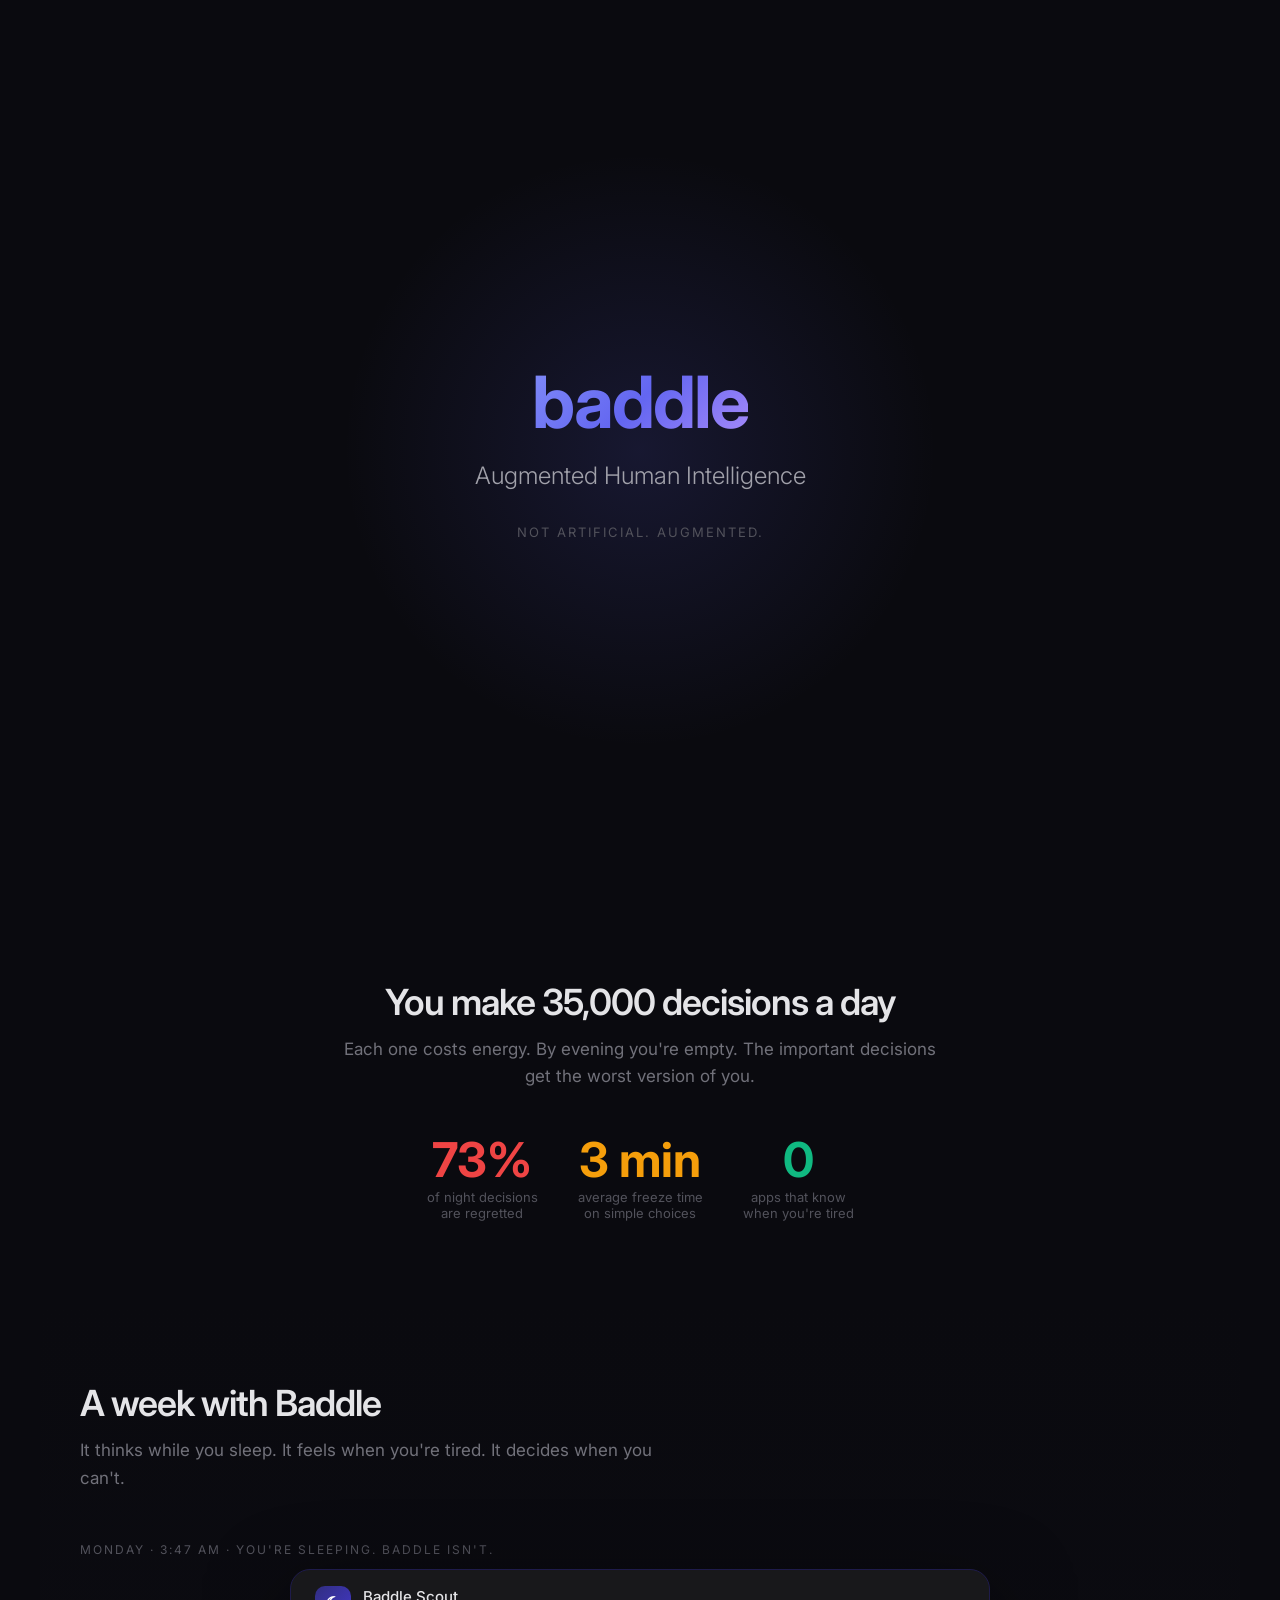
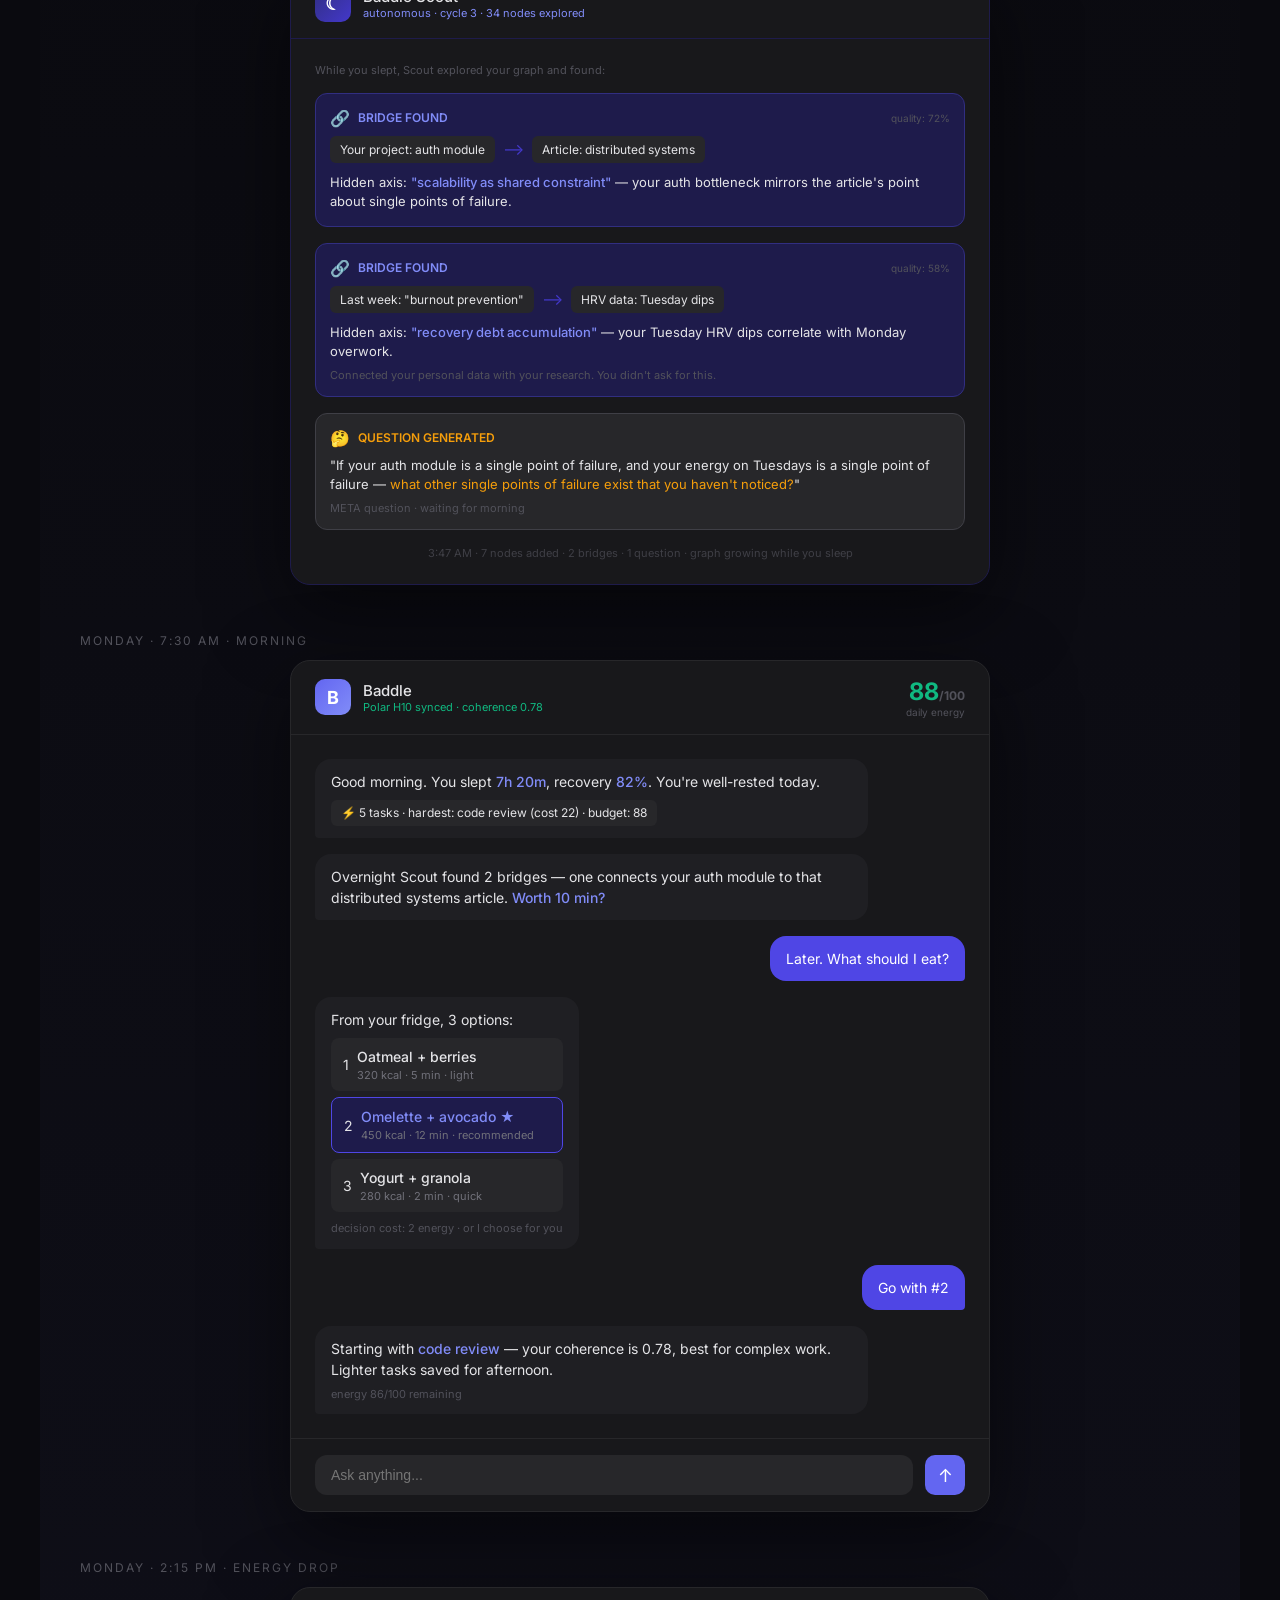
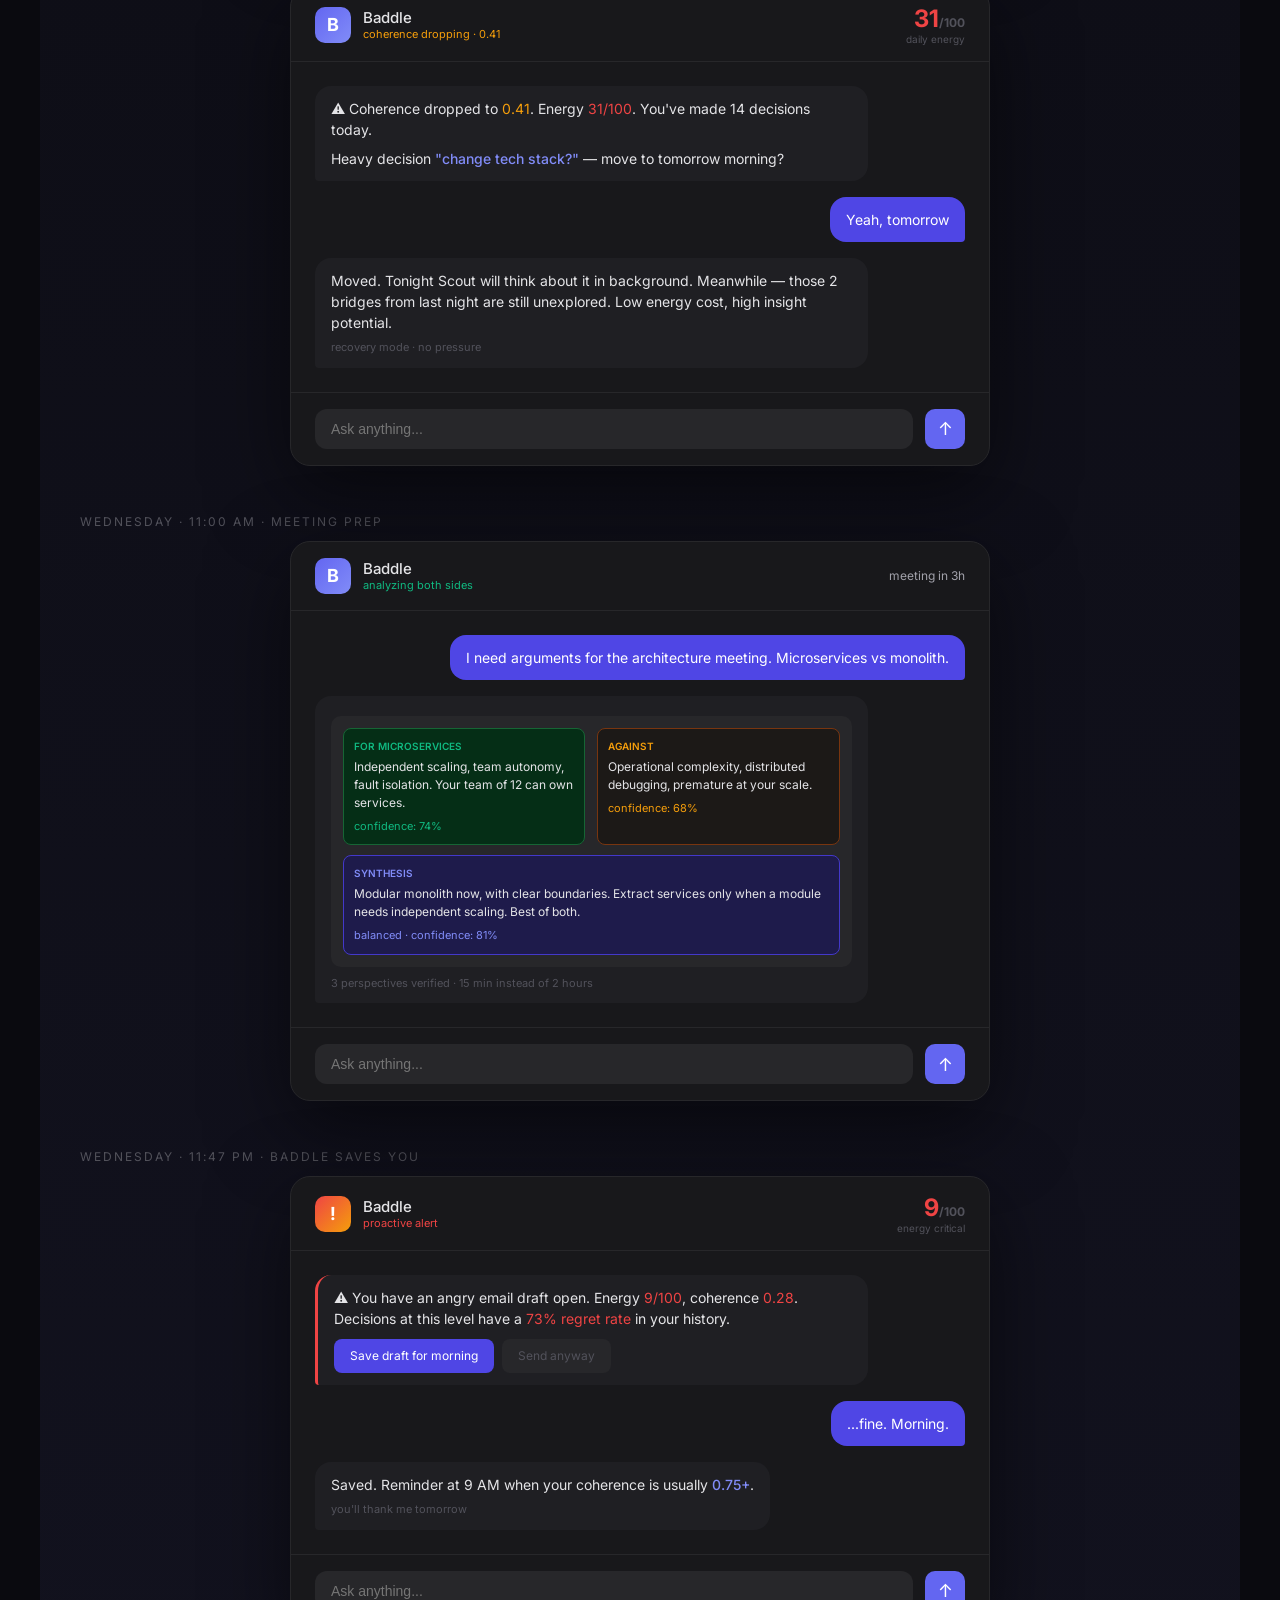
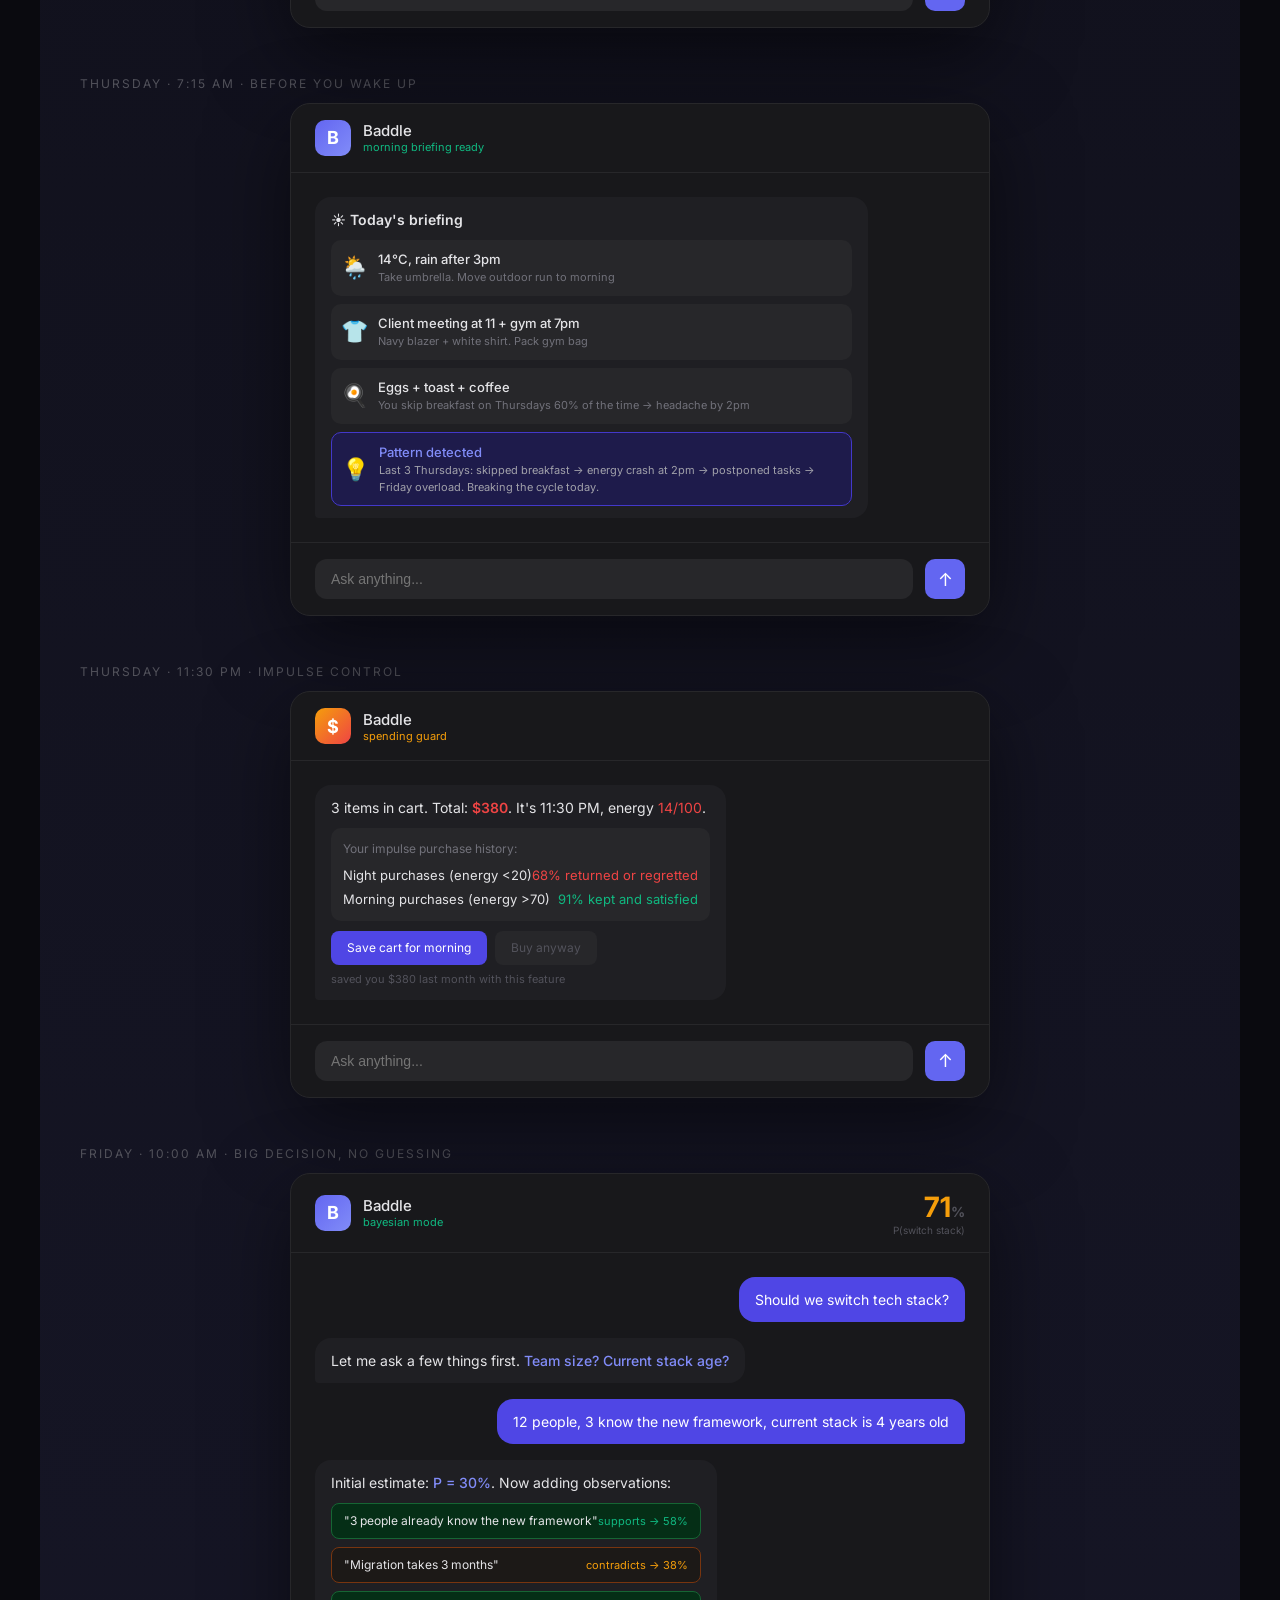
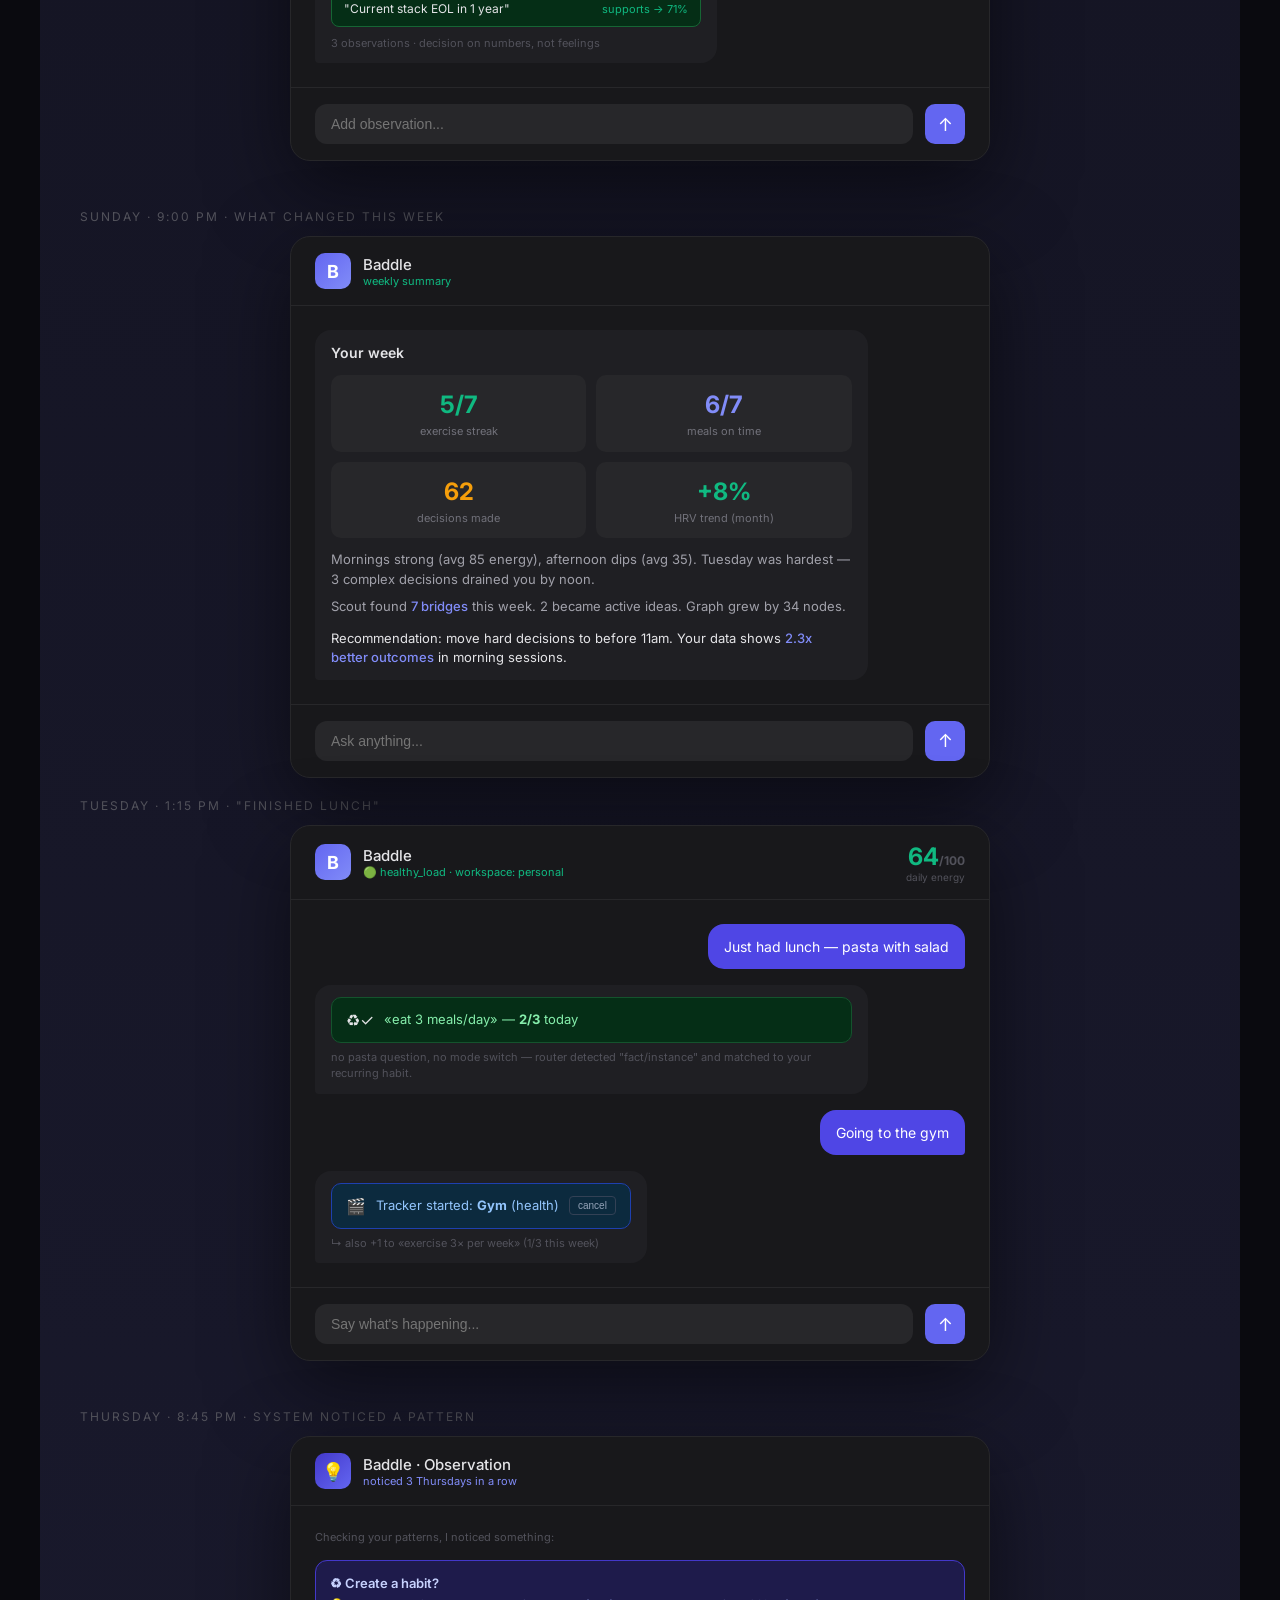
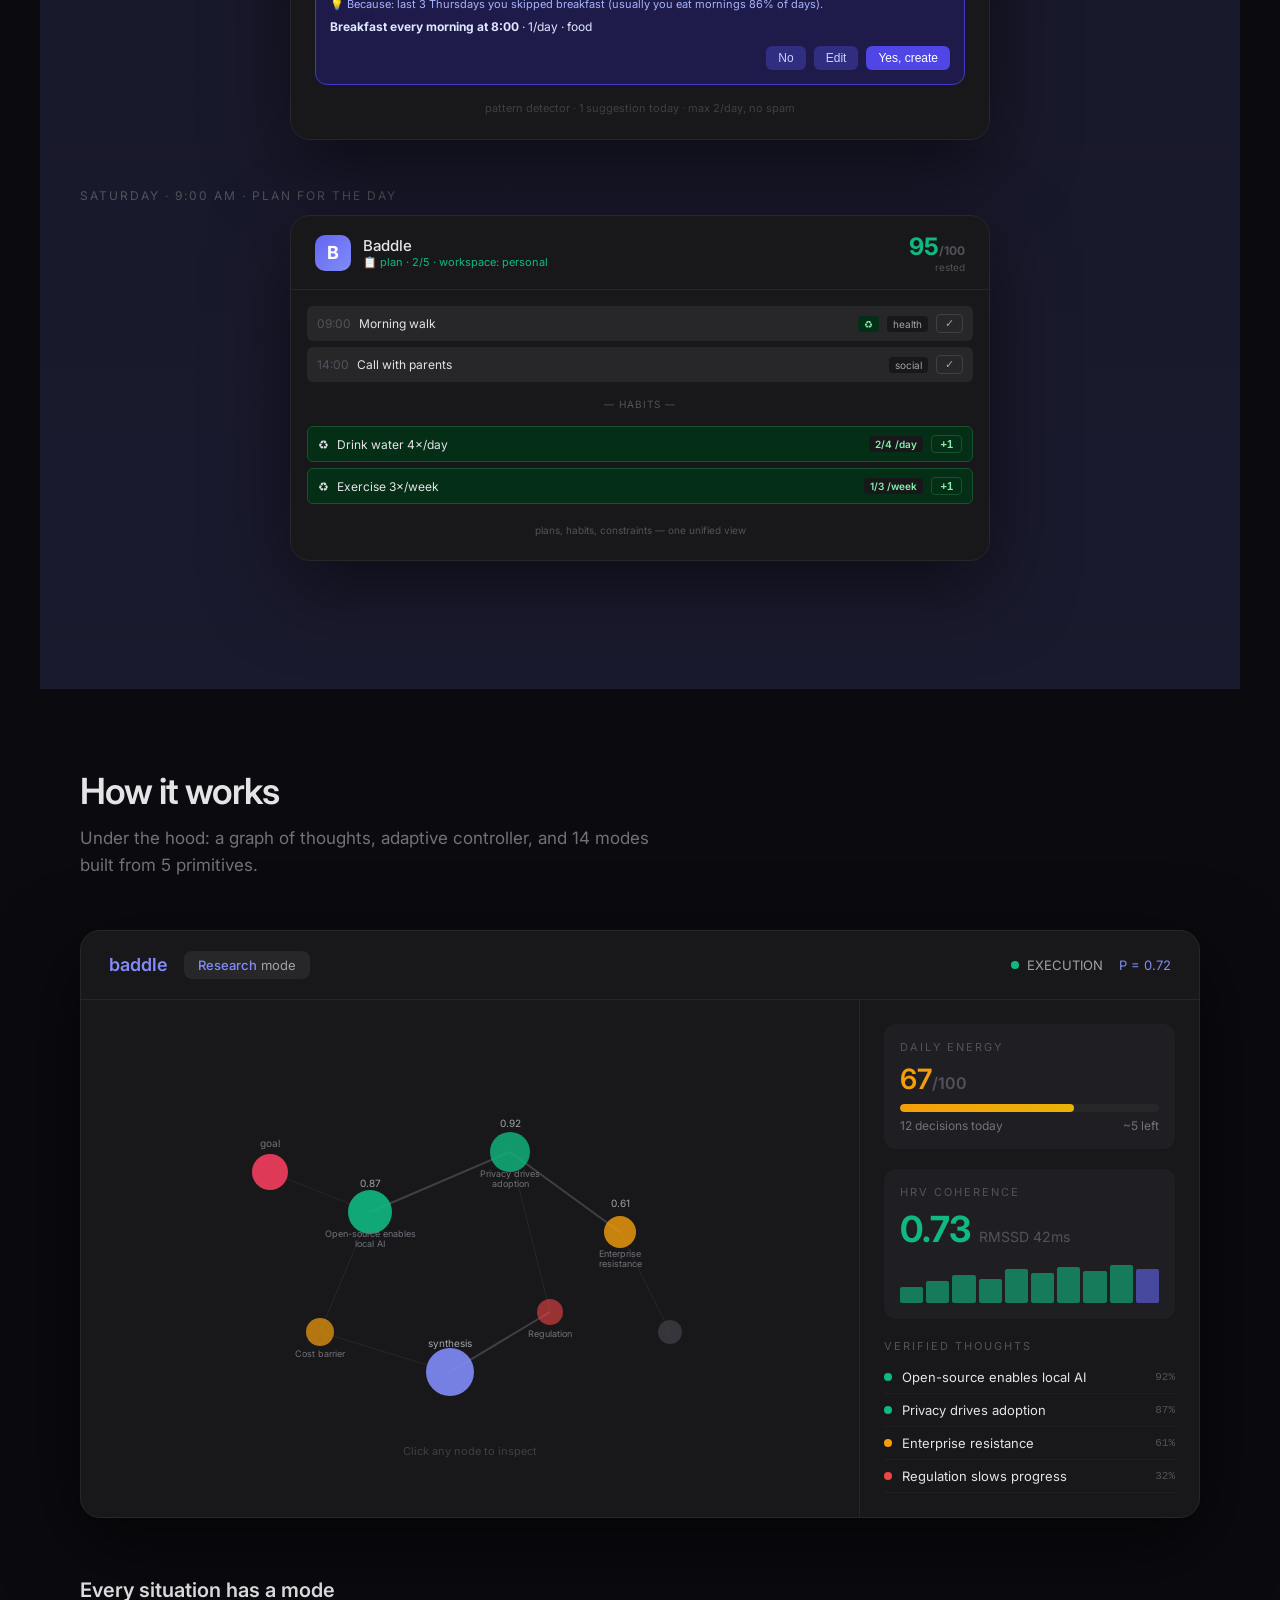
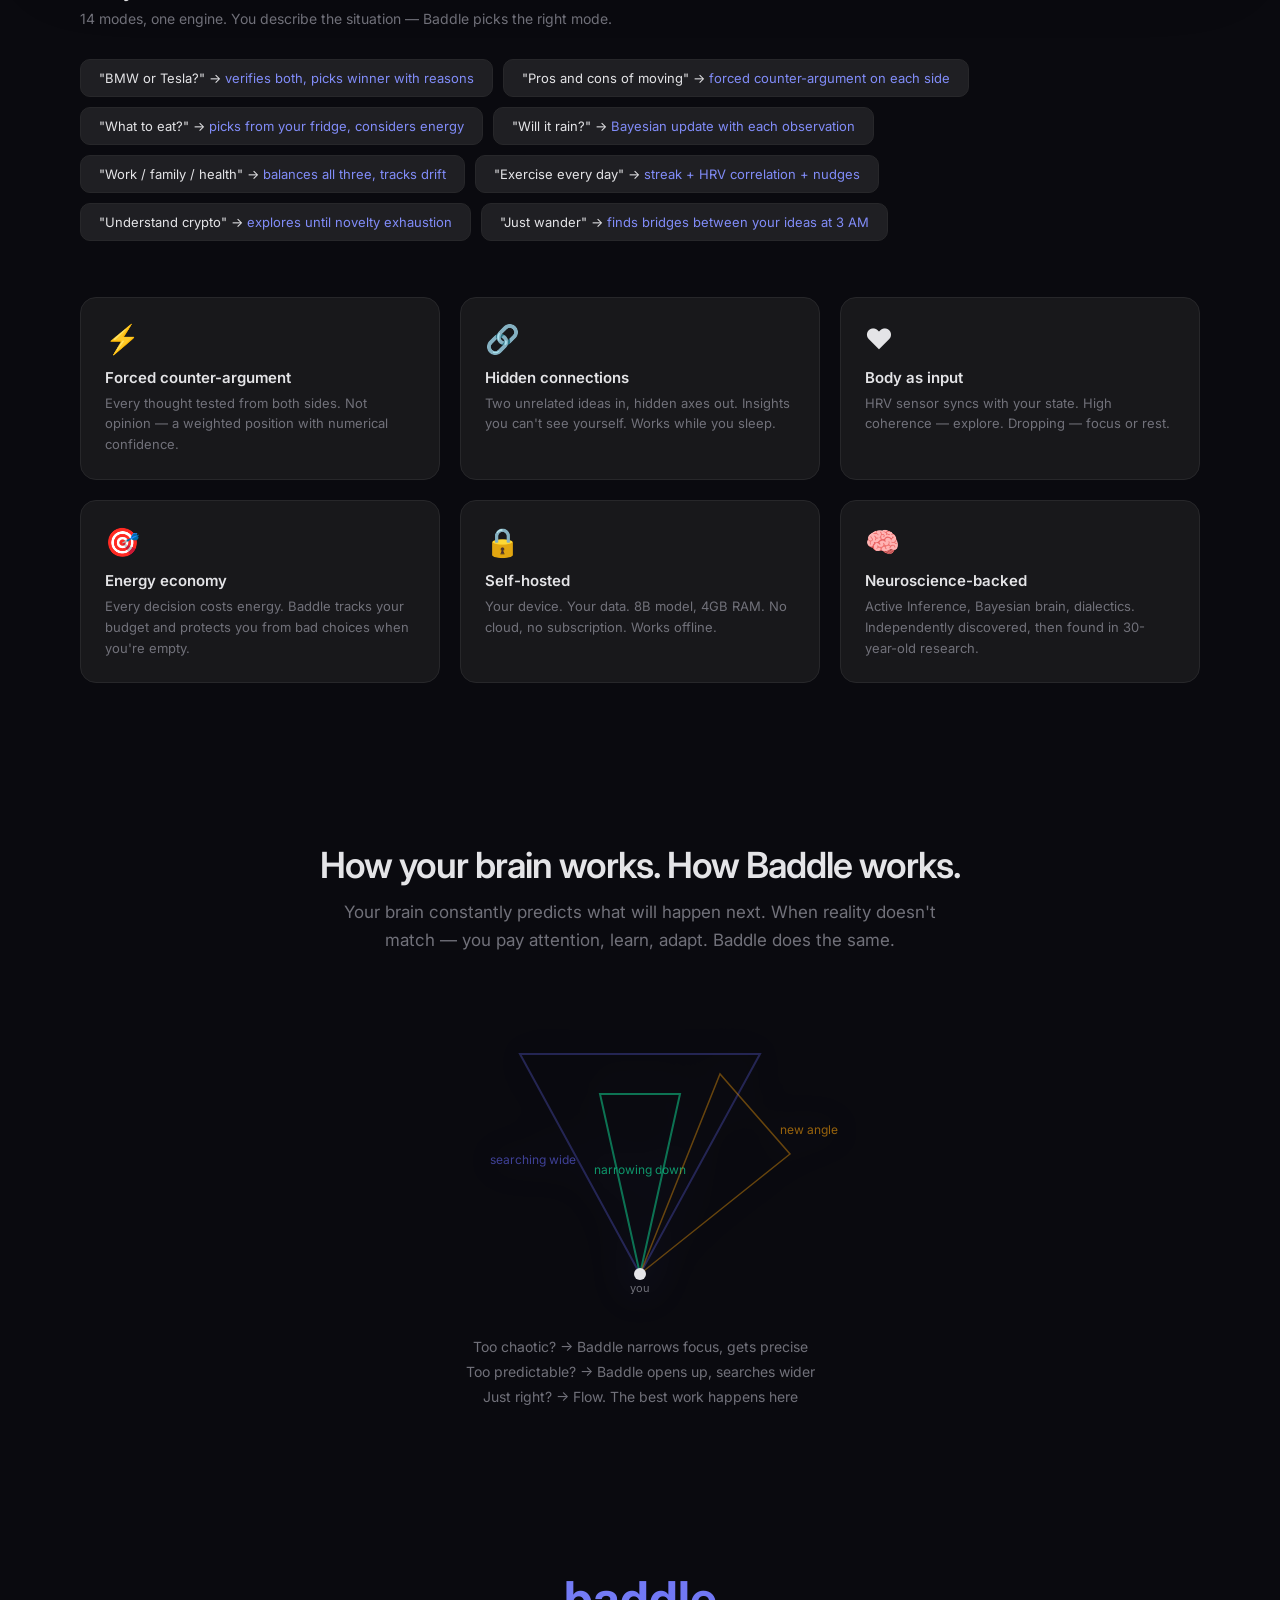
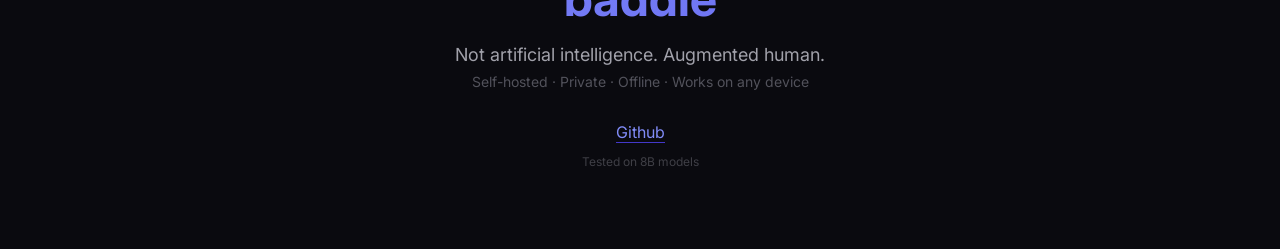
==== commit e2dc4956: "fix" ====
--- a/docs/mockup.html
+++ b/docs/mockup.html
@@ -757,7 +757,7 @@
   <div style="color:#52525b;font-size:14px;margin-bottom:32px">Self-hosted &middot; Private &middot; Offline &middot; Works on any device</div>
   <div style="max-width:400px;margin:0 auto">
     <div style="margin-top:20px">
-      <a href="mailto:kriusovia@gmail.com" style="color:#818cf8;font-size:16px;text-decoration:none;border-bottom:1px solid #4338ca">kriusovia@gmail.com</a>
+      <a href="https://github.com/Volk-Arch/Baddle" style="color:#818cf8;font-size:16px;text-decoration:none;border-bottom:1px solid #4338ca">Github</a>
     </div>
     <div style="color:#3f3f46;font-size:12px;margin-top:12px">Tested on 8B models</div>
   </div>
